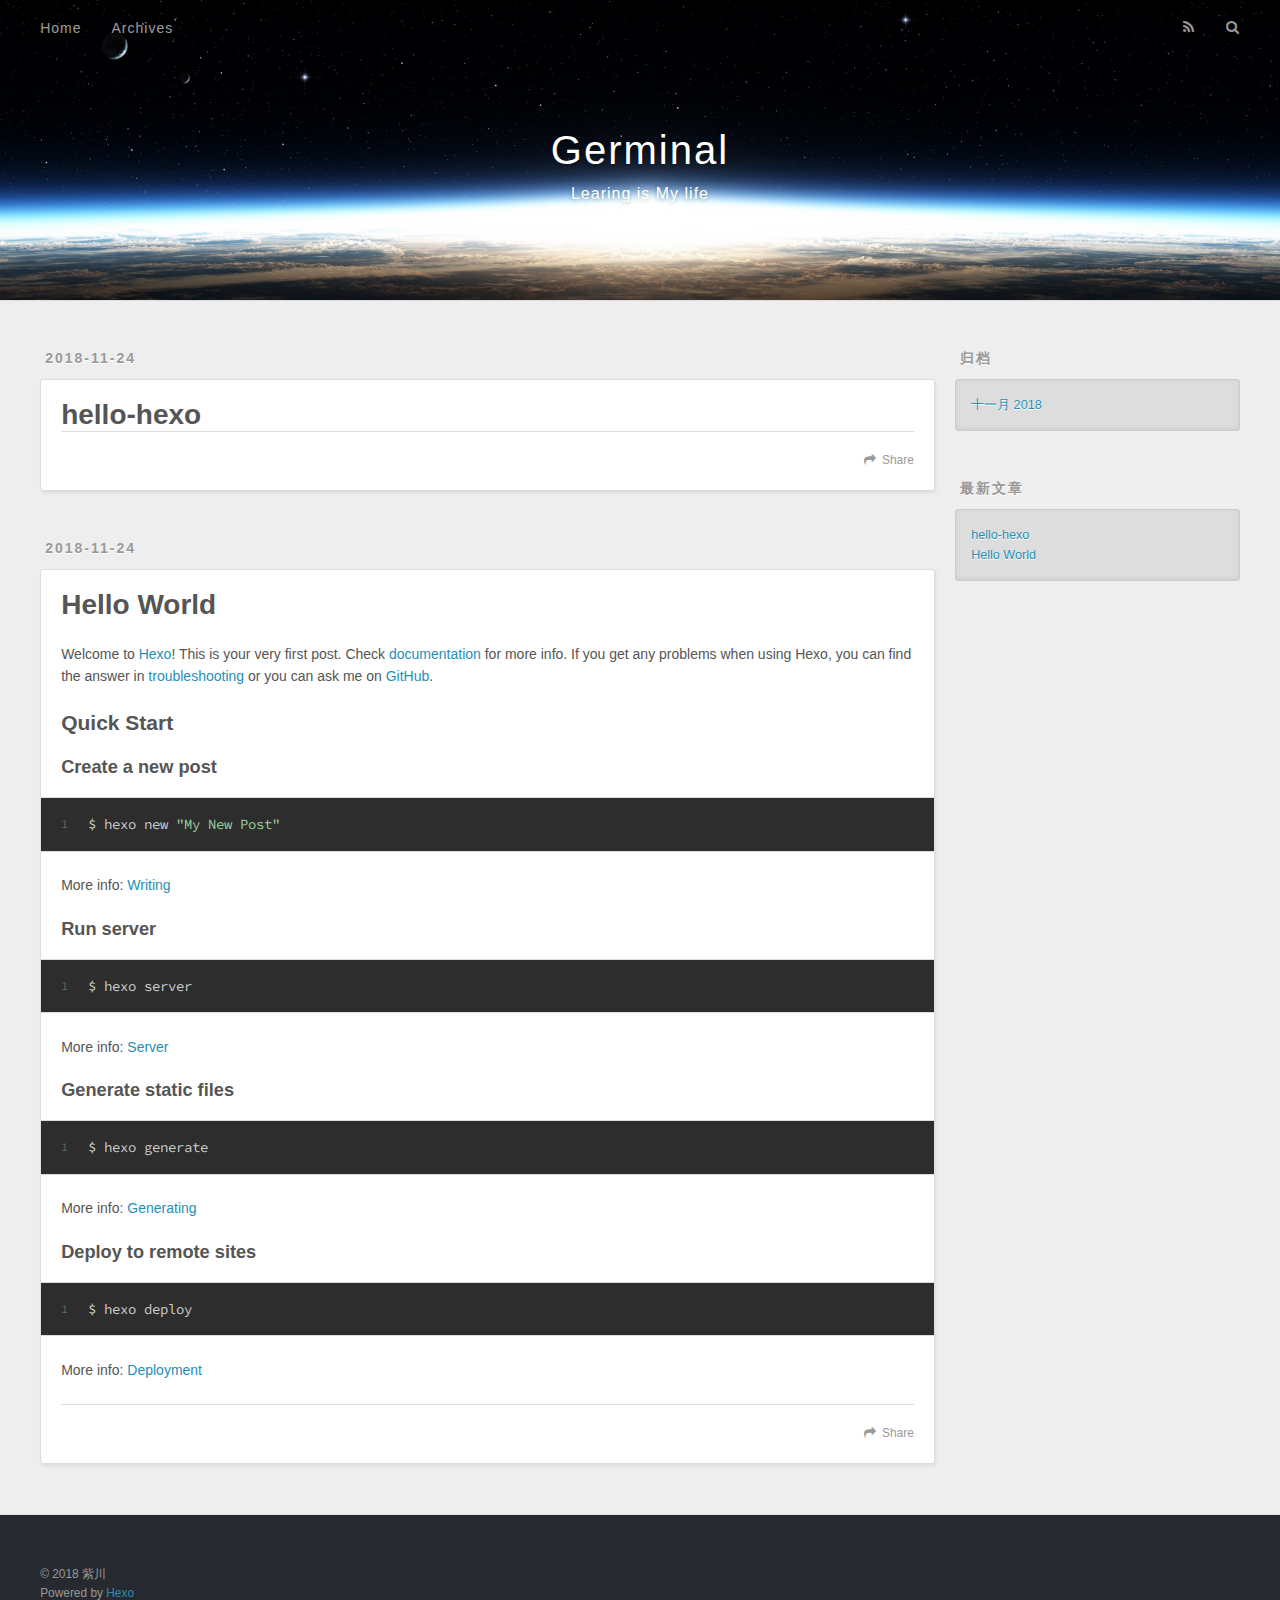
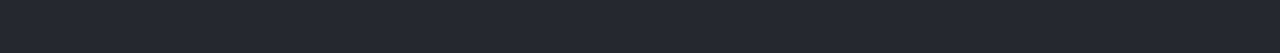
==== index.html @ 1cd0c5b7 "Site update at 2018-11-24 23:15:20" ====
<!DOCTYPE html>
<html>
<head><meta name="generator" content="Hexo 3.8.0">
  <meta charset="utf-8">
  

  
  <title>Germinal</title>
  <meta name="viewport" content="width=device-width, initial-scale=1, maximum-scale=1">
  <meta name="description" content="一个萌新的个人blog">
<meta property="og:type" content="website">
<meta property="og:title" content="Germinal">
<meta property="og:url" content="http://zxabition.github.io/index.html">
<meta property="og:site_name" content="Germinal">
<meta property="og:description" content="一个萌新的个人blog">
<meta property="og:locale" content="zh-CN">
<meta name="twitter:card" content="summary">
<meta name="twitter:title" content="Germinal">
<meta name="twitter:description" content="一个萌新的个人blog">
  
    <link rel="alternate" href="/atom.xml" title="Germinal" type="application/atom+xml">
  
  
    <link rel="icon" href="/favicon.png">
  
  
    <link href="//fonts.googleapis.com/css?family=Source+Code+Pro" rel="stylesheet" type="text/css">
  
  <link rel="stylesheet" href="/css/style.css">
</head>
</html>
<body>
  <div id="container">
    <div id="wrap">
      <header id="header">
  <div id="banner"></div>
  <div id="header-outer" class="outer">
    <div id="header-title" class="inner">
      <h1 id="logo-wrap">
        <a href="/" id="logo">Germinal</a>
      </h1>
      
        <h2 id="subtitle-wrap">
          <a href="/" id="subtitle">Learing is My life</a>
        </h2>
      
    </div>
    <div id="header-inner" class="inner">
      <nav id="main-nav">
        <a id="main-nav-toggle" class="nav-icon"></a>
        
          <a class="main-nav-link" href="/">Home</a>
        
          <a class="main-nav-link" href="/archives">Archives</a>
        
      </nav>
      <nav id="sub-nav">
        
          <a id="nav-rss-link" class="nav-icon" href="/atom.xml" title="RSS Feed"></a>
        
        <a id="nav-search-btn" class="nav-icon" title="搜索"></a>
      </nav>
      <div id="search-form-wrap">
        <form action="//google.com/search" method="get" accept-charset="UTF-8" class="search-form"><input type="search" name="q" class="search-form-input" placeholder="Search"><button type="submit" class="search-form-submit">&#xF002;</button><input type="hidden" name="sitesearch" value="http://zxabition.github.io"></form>
      </div>
    </div>
  </div>
</header>
      <div class="outer">
        <section id="main">
  
    <article id="post-hello-hexo" class="article article-type-post" itemscope="" itemprop="blogPost">
  <div class="article-meta">
    <a href="/2018/11/24/hello-hexo/" class="article-date">
  <time datetime="2018-11-24T15:00:28.000Z" itemprop="datePublished">2018-11-24</time>
</a>
    
  </div>
  <div class="article-inner">
    
    
      <header class="article-header">
        
  
    <h1 itemprop="name">
      <a class="article-title" href="/2018/11/24/hello-hexo/">hello-hexo</a>
    </h1>
  

      </header>
    
    <div class="article-entry" itemprop="articleBody">
      
        
      
    </div>
    <footer class="article-footer">
      <a data-url="http://zxabition.github.io/2018/11/24/hello-hexo/" data-id="cjovl1e9b00008kuki8qx0s1s" class="article-share-link">Share</a>
      
      
    </footer>
  </div>
  
</article>


  
    <article id="post-hello-world" class="article article-type-post" itemscope="" itemprop="blogPost">
  <div class="article-meta">
    <a href="/2018/11/24/hello-world/" class="article-date">
  <time datetime="2018-11-24T14:53:00.579Z" itemprop="datePublished">2018-11-24</time>
</a>
    
  </div>
  <div class="article-inner">
    
    
      <header class="article-header">
        
  
    <h1 itemprop="name">
      <a class="article-title" href="/2018/11/24/hello-world/">Hello World</a>
    </h1>
  

      </header>
    
    <div class="article-entry" itemprop="articleBody">
      
        <p>Welcome to <a href="https://hexo.io/" target="_blank" rel="noopener">Hexo</a>! This is your very first post. Check <a href="https://hexo.io/docs/" target="_blank" rel="noopener">documentation</a> for more info. If you get any problems when using Hexo, you can find the answer in <a href="https://hexo.io/docs/troubleshooting.html" target="_blank" rel="noopener">troubleshooting</a> or you can ask me on <a href="https://github.com/hexojs/hexo/issues" target="_blank" rel="noopener">GitHub</a>.</p>
<h2 id="Quick-Start"><a href="#Quick-Start" class="headerlink" title="Quick Start"></a>Quick Start</h2><h3 id="Create-a-new-post"><a href="#Create-a-new-post" class="headerlink" title="Create a new post"></a>Create a new post</h3><figure class="highlight bash"><table><tr><td class="gutter"><pre><span class="line">1</span><br></pre></td><td class="code"><pre><span class="line">$ hexo new <span class="string">"My New Post"</span></span><br></pre></td></tr></table></figure>
<p>More info: <a href="https://hexo.io/docs/writing.html" target="_blank" rel="noopener">Writing</a></p>
<h3 id="Run-server"><a href="#Run-server" class="headerlink" title="Run server"></a>Run server</h3><figure class="highlight bash"><table><tr><td class="gutter"><pre><span class="line">1</span><br></pre></td><td class="code"><pre><span class="line">$ hexo server</span><br></pre></td></tr></table></figure>
<p>More info: <a href="https://hexo.io/docs/server.html" target="_blank" rel="noopener">Server</a></p>
<h3 id="Generate-static-files"><a href="#Generate-static-files" class="headerlink" title="Generate static files"></a>Generate static files</h3><figure class="highlight bash"><table><tr><td class="gutter"><pre><span class="line">1</span><br></pre></td><td class="code"><pre><span class="line">$ hexo generate</span><br></pre></td></tr></table></figure>
<p>More info: <a href="https://hexo.io/docs/generating.html" target="_blank" rel="noopener">Generating</a></p>
<h3 id="Deploy-to-remote-sites"><a href="#Deploy-to-remote-sites" class="headerlink" title="Deploy to remote sites"></a>Deploy to remote sites</h3><figure class="highlight bash"><table><tr><td class="gutter"><pre><span class="line">1</span><br></pre></td><td class="code"><pre><span class="line">$ hexo deploy</span><br></pre></td></tr></table></figure>
<p>More info: <a href="https://hexo.io/docs/deployment.html" target="_blank" rel="noopener">Deployment</a></p>

      
    </div>
    <footer class="article-footer">
      <a data-url="http://zxabition.github.io/2018/11/24/hello-world/" data-id="cjovl1e9j00018kukf2fzdaqa" class="article-share-link">Share</a>
      
      
    </footer>
  </div>
  
</article>


  


</section>
        
          <aside id="sidebar">
  
    

  
    

  
    
  
    
  <div class="widget-wrap">
    <h3 class="widget-title">归档</h3>
    <div class="widget">
      <ul class="archive-list"><li class="archive-list-item"><a class="archive-list-link" href="/archives/2018/11/">十一月 2018</a></li></ul>
    </div>
  </div>


  
    
  <div class="widget-wrap">
    <h3 class="widget-title">最新文章</h3>
    <div class="widget">
      <ul>
        
          <li>
            <a href="/2018/11/24/hello-hexo/">hello-hexo</a>
          </li>
        
          <li>
            <a href="/2018/11/24/hello-world/">Hello World</a>
          </li>
        
      </ul>
    </div>
  </div>

  
</aside>
        
      </div>
      <footer id="footer">
  
  <div class="outer">
    <div id="footer-info" class="inner">
      &copy; 2018 紫川<br>
      Powered by <a href="http://hexo.io/" target="_blank">Hexo</a>
    </div>
  </div>
</footer>
    </div>
    <nav id="mobile-nav">
  
    <a href="/" class="mobile-nav-link">Home</a>
  
    <a href="/archives" class="mobile-nav-link">Archives</a>
  
</nav>
    

<script src="//ajax.googleapis.com/ajax/libs/jquery/2.0.3/jquery.min.js"></script>


  <link rel="stylesheet" href="/fancybox/jquery.fancybox.css">
  <script src="/fancybox/jquery.fancybox.pack.js"></script>


<script src="/js/script.js"></script>



  </div>
</body>
</html>
---- css/style.css ----
body {
  width: 100%;
}
body:before,
body:after {
  content: "";
  display: table;
}
body:after {
  clear: both;
}
html,
body,
div,
span,
applet,
object,
iframe,
h1,
h2,
h3,
h4,
h5,
h6,
p,
blockquote,
pre,
a,
abbr,
acronym,
address,
big,
cite,
code,
del,
dfn,
em,
img,
ins,
kbd,
q,
s,
samp,
small,
strike,
strong,
sub,
sup,
tt,
var,
dl,
dt,
dd,
ol,
ul,
li,
fieldset,
form,
label,
legend,
table,
caption,
tbody,
tfoot,
thead,
tr,
th,
td {
  margin: 0;
  padding: 0;
  border: 0;
  outline: 0;
  font-weight: inherit;
  font-style: inherit;
  font-family: inherit;
  font-size: 100%;
  vertical-align: baseline;
}
body {
  line-height: 1;
  color: #000;
  background: #fff;
}
ol,
ul {
  list-style: none;
}
table {
  border-collapse: separate;
  border-spacing: 0;
  vertical-align: middle;
}
caption,
th,
td {
  text-align: left;
  font-weight: normal;
  vertical-align: middle;
}
a img {
  border: none;
}
input,
button {
  margin: 0;
  padding: 0;
}
input::-moz-focus-inner,
button::-moz-focus-inner {
  border: 0;
  padding: 0;
}
@font-face {
  font-family: FontAwesome;
  font-style: normal;
  font-weight: normal;
  src: url("fonts/fontawesome-webfont.eot?v=#4.0.3");
  src: url("fonts/fontawesome-webfont.eot?#iefix&v=#4.0.3") format("embedded-opentype"), url("fonts/fontawesome-webfont.woff?v=#4.0.3") format("woff"), url("fonts/fontawesome-webfont.ttf?v=#4.0.3") format("truetype"), url("fonts/fontawesome-webfont.svg#fontawesomeregular?v=#4.0.3") format("svg");
}
html,
body,
#container {
  height: 100%;
}
body {
  background: #eee;
  font: 14px -apple-system, BlinkMacSystemFont, "Segoe UI", "Roboto", "Oxygen", "Ubuntu", "Cantarell", "Fira Sans", "Droid Sans", "Helvetica Neue", sans-serif;
  -webkit-text-size-adjust: 100%;
}
.outer {
  max-width: 1220px;
  margin: 0 auto;
  padding: 0 20px;
}
.outer:before,
.outer:after {
  content: "";
  display: table;
}
.outer:after {
  clear: both;
}
.inner {
  display: inline;
  float: left;
  width: 98.33333333333333%;
  margin: 0 0.833333333333333%;
}
.left,
.alignleft {
  float: left;
}
.right,
.alignright {
  float: right;
}
.clear {
  clear: both;
}
#container {
  position: relative;
}
.mobile-nav-on {
  overflow: hidden;
}
#wrap {
  height: 100%;
  width: 100%;
  position: absolute;
  top: 0;
  left: 0;
  -webkit-transition: 0.2s ease-out;
  -moz-transition: 0.2s ease-out;
  -ms-transition: 0.2s ease-out;
  transition: 0.2s ease-out;
  z-index: 1;
  background: #eee;
}
.mobile-nav-on #wrap {
  left: 280px;
}
@media screen and (min-width: 768px) {
  #main {
    display: inline;
    float: left;
    width: 73.33333333333333%;
    margin: 0 0.833333333333333%;
  }
}
.article-date,
.article-category-link,
.archive-year,
.widget-title {
  text-decoration: none;
  text-transform: uppercase;
  letter-spacing: 2px;
  color: #999;
  margin-bottom: 1em;
  margin-left: 5px;
  line-height: 1em;
  text-shadow: 0 1px #fff;
  font-weight: bold;
}
.article-inner,
.archive-article-inner {
  background: #fff;
  -webkit-box-shadow: 1px 2px 3px #ddd;
  box-shadow: 1px 2px 3px #ddd;
  border: 1px solid #ddd;
  border-radius: 3px;
}
.article-entry h1,
.widget h1 {
  font-size: 2em;
}
.article-entry h2,
.widget h2 {
  font-size: 1.5em;
}
.article-entry h3,
.widget h3 {
  font-size: 1.3em;
}
.article-entry h4,
.widget h4 {
  font-size: 1.2em;
}
.article-entry h5,
.widget h5 {
  font-size: 1em;
}
.article-entry h6,
.widget h6 {
  font-size: 1em;
  color: #999;
}
.article-entry hr,
.widget hr {
  border: 1px dashed #ddd;
}
.article-entry strong,
.widget strong {
  font-weight: bold;
}
.article-entry em,
.widget em,
.article-entry cite,
.widget cite {
  font-style: italic;
}
.article-entry sup,
.widget sup,
.article-entry sub,
.widget sub {
  font-size: 0.75em;
  line-height: 0;
  position: relative;
  vertical-align: baseline;
}
.article-entry sup,
.widget sup {
  top: -0.5em;
}
.article-entry sub,
.widget sub {
  bottom: -0.2em;
}
.article-entry small,
.widget small {
  font-size: 0.85em;
}
.article-entry acronym,
.widget acronym,
.article-entry abbr,
.widget abbr {
  border-bottom: 1px dotted;
}
.article-entry ul,
.widget ul,
.article-entry ol,
.widget ol,
.article-entry dl,
.widget dl {
  margin: 0 20px;
  line-height: 1.6em;
}
.article-entry ul ul,
.widget ul ul,
.article-entry ol ul,
.widget ol ul,
.article-entry ul ol,
.widget ul ol,
.article-entry ol ol,
.widget ol ol {
  margin-top: 0;
  margin-bottom: 0;
}
.article-entry ul,
.widget ul {
  list-style: disc;
}
.article-entry ol,
.widget ol {
  list-style: decimal;
}
.article-entry dt,
.widget dt {
  font-weight: bold;
}
#header {
  height: 300px;
  position: relative;
  border-bottom: 1px solid #ddd;
}
#header:before,
#header:after {
  content: "";
  position: absolute;
  left: 0;
  right: 0;
  height: 40px;
}
#header:before {
  top: 0;
  background: -webkit-linear-gradient(rgba(0,0,0,0.2), transparent);
  background: -moz-linear-gradient(rgba(0,0,0,0.2), transparent);
  background: -ms-linear-gradient(rgba(0,0,0,0.2), transparent);
  background: linear-gradient(rgba(0,0,0,0.2), transparent);
}
#header:after {
  bottom: 0;
  background: -webkit-linear-gradient(transparent, rgba(0,0,0,0.2));
  background: -moz-linear-gradient(transparent, rgba(0,0,0,0.2));
  background: -ms-linear-gradient(transparent, rgba(0,0,0,0.2));
  background: linear-gradient(transparent, rgba(0,0,0,0.2));
}
#header-outer {
  height: 100%;
  position: relative;
}
#header-inner {
  position: relative;
  overflow: hidden;
}
#banner {
  position: absolute;
  top: 0;
  left: 0;
  width: 100%;
  height: 100%;
  background: url("images/banner.jpg") center #000;
  -webkit-background-size: cover;
  -moz-background-size: cover;
  background-size: cover;
  z-index: -1;
}
#header-title {
  text-align: center;
  height: 40px;
  position: absolute;
  top: 50%;
  left: 0;
  margin-top: -20px;
}
#logo,
#subtitle {
  text-decoration: none;
  color: #fff;
  font-weight: 300;
  text-shadow: 0 1px 4px rgba(0,0,0,0.3);
}
#logo {
  font-size: 40px;
  line-height: 40px;
  letter-spacing: 2px;
}
#subtitle {
  font-size: 16px;
  line-height: 16px;
  letter-spacing: 1px;
}
#subtitle-wrap {
  margin-top: 16px;
}
#main-nav {
  float: left;
  margin-left: -15px;
}
.nav-icon,
.main-nav-link {
  float: left;
  color: #fff;
  opacity: 0.6;
  text-decoration: none;
  text-shadow: 0 1px rgba(0,0,0,0.2);
  -webkit-transition: opacity 0.2s;
  -moz-transition: opacity 0.2s;
  -ms-transition: opacity 0.2s;
  transition: opacity 0.2s;
  display: block;
  padding: 20px 15px;
}
.nav-icon:hover,
.main-nav-link:hover {
  opacity: 1;
}
.nav-icon {
  font-family: FontAwesome;
  text-align: center;
  font-size: 14px;
  width: 14px;
  height: 14px;
  padding: 20px 15px;
  position: relative;
  cursor: pointer;
}
.main-nav-link {
  font-weight: 300;
  letter-spacing: 1px;
}
@media screen and (max-width: 479px) {
  .main-nav-link {
    display: none;
  }
}
#main-nav-toggle {
  display: none;
}
#main-nav-toggle:before {
  content: "\f0c9";
}
@media screen and (max-width: 479px) {
  #main-nav-toggle {
    display: block;
  }
}
#sub-nav {
  float: right;
  margin-right: -15px;
}
#nav-rss-link:before {
  content: "\f09e";
}
#nav-search-btn:before {
  content: "\f002";
}
#search-form-wrap {
  position: absolute;
  top: 15px;
  width: 150px;
  height: 30px;
  right: -150px;
  opacity: 0;
  -webkit-transition: 0.2s ease-out;
  -moz-transition: 0.2s ease-out;
  -ms-transition: 0.2s ease-out;
  transition: 0.2s ease-out;
}
#search-form-wrap.on {
  opacity: 1;
  right: 0;
}
@media screen and (max-width: 479px) {
  #search-form-wrap {
    width: 100%;
    right: -100%;
  }
}
.search-form {
  position: absolute;
  top: 0;
  left: 0;
  right: 0;
  background: #fff;
  padding: 5px 15px;
  border-radius: 15px;
  -webkit-box-shadow: 0 0 10px rgba(0,0,0,0.3);
  box-shadow: 0 0 10px rgba(0,0,0,0.3);
}
.search-form-input {
  border: none;
  background: none;
  color: #555;
  width: 100%;
  font: 13px -apple-system, BlinkMacSystemFont, "Segoe UI", "Roboto", "Oxygen", "Ubuntu", "Cantarell", "Fira Sans", "Droid Sans", "Helvetica Neue", sans-serif;
  outline: none;
}
.search-form-input::-webkit-search-results-decoration,
.search-form-input::-webkit-search-cancel-button {
  -webkit-appearance: none;
}
.search-form-submit {
  position: absolute;
  top: 50%;
  right: 10px;
  margin-top: -7px;
  font: 13px FontAwesome;
  border: none;
  background: none;
  color: #bbb;
  cursor: pointer;
}
.search-form-submit:hover,
.search-form-submit:focus {
  color: #777;
}
.article {
  margin: 50px 0;
}
.article-inner {
  overflow: hidden;
}
.article-meta:before,
.article-meta:after {
  content: "";
  display: table;
}
.article-meta:after {
  clear: both;
}
.article-date {
  float: left;
}
.article-category {
  float: left;
  line-height: 1em;
  color: #ccc;
  text-shadow: 0 1px #fff;
  margin-left: 8px;
}
.article-category:before {
  content: "\2022";
}
.article-category-link {
  margin: 0 12px 1em;
}
.article-header {
  padding: 20px 20px 0;
}
.article-title {
  text-decoration: none;
  font-size: 2em;
  font-weight: bold;
  color: #555;
  line-height: 1.1em;
  -webkit-transition: color 0.2s;
  -moz-transition: color 0.2s;
  -ms-transition: color 0.2s;
  transition: color 0.2s;
}
a.article-title:hover {
  color: #258fb8;
}
.article-entry {
  color: #555;
  padding: 0 20px;
}
.article-entry:before,
.article-entry:after {
  content: "";
  display: table;
}
.article-entry:after {
  clear: both;
}
.article-entry p,
.article-entry table {
  line-height: 1.6em;
  margin: 1.6em 0;
}
.article-entry h1,
.article-entry h2,
.article-entry h3,
.article-entry h4,
.article-entry h5,
.article-entry h6 {
  font-weight: bold;
}
.article-entry h1,
.article-entry h2,
.article-entry h3,
.article-entry h4,
.article-entry h5,
.article-entry h6 {
  line-height: 1.1em;
  margin: 1.1em 0;
}
.article-entry a {
  color: #258fb8;
  text-decoration: none;
}
.article-entry a:hover {
  text-decoration: underline;
}
.article-entry ul,
.article-entry ol,
.article-entry dl {
  margin-top: 1.6em;
  margin-bottom: 1.6em;
}
.article-entry img,
.article-entry video {
  max-width: 100%;
  height: auto;
  display: block;
  margin: auto;
}
.article-entry iframe {
  border: none;
}
.article-entry table {
  width: 100%;
  border-collapse: collapse;
  border-spacing: 0;
}
.article-entry th {
  font-weight: bold;
  border-bottom: 3px solid #ddd;
  padding-bottom: 0.5em;
}
.article-entry td {
  border-bottom: 1px solid #ddd;
  padding: 10px 0;
}
.article-entry blockquote {
  font-family: Georgia, "Times New Roman", serif;
  font-size: 1.4em;
  margin: 1.6em 20px;
  text-align: center;
}
.article-entry blockquote footer {
  font-size: 14px;
  margin: 1.6em 0;
  font-family: -apple-system, BlinkMacSystemFont, "Segoe UI", "Roboto", "Oxygen", "Ubuntu", "Cantarell", "Fira Sans", "Droid Sans", "Helvetica Neue", sans-serif;
}
.article-entry blockquote footer cite:before {
  content: "—";
  padding: 0 0.5em;
}
.article-entry .pullquote {
  text-align: left;
  width: 45%;
  margin: 0;
}
.article-entry .pullquote.left {
  margin-left: 0.5em;
  margin-right: 1em;
}
.article-entry .pullquote.right {
  margin-right: 0.5em;
  margin-left: 1em;
}
.article-entry .caption {
  color: #999;
  display: block;
  font-size: 0.9em;
  margin-top: 0.5em;
  position: relative;
  text-align: center;
}
.article-entry .video-container {
  position: relative;
  padding-top: 56.25%;
  height: 0;
  overflow: hidden;
}
.article-entry .video-container iframe,
.article-entry .video-container object,
.article-entry .video-container embed {
  position: absolute;
  top: 0;
  left: 0;
  width: 100%;
  height: 100%;
  margin-top: 0;
}
.article-more-link a {
  display: inline-block;
  line-height: 1em;
  padding: 6px 15px;
  border-radius: 15px;
  background: #eee;
  color: #999;
  text-shadow: 0 1px #fff;
  text-decoration: none;
}
.article-more-link a:hover {
  background: #258fb8;
  color: #fff;
  text-decoration: none;
  text-shadow: 0 1px #1e7293;
}
.article-footer {
  font-size: 0.85em;
  line-height: 1.6em;
  border-top: 1px solid #ddd;
  padding-top: 1.6em;
  margin: 0 20px 20px;
}
.article-footer:before,
.article-footer:after {
  content: "";
  display: table;
}
.article-footer:after {
  clear: both;
}
.article-footer a {
  color: #999;
  text-decoration: none;
}
.article-footer a:hover {
  color: #555;
}
.article-tag-list-item {
  float: left;
  margin-right: 10px;
}
.article-tag-list-link:before {
  content: "#";
}
.article-comment-link {
  float: right;
}
.article-comment-link:before {
  content: "\f075";
  font-family: FontAwesome;
  padding-right: 8px;
}
.article-share-link {
  cursor: pointer;
  float: right;
  margin-left: 20px;
}
.article-share-link:before {
  content: "\f064";
  font-family: FontAwesome;
  padding-right: 6px;
}
#article-nav {
  position: relative;
}
#article-nav:before,
#article-nav:after {
  content: "";
  display: table;
}
#article-nav:after {
  clear: both;
}
@media screen and (min-width: 768px) {
  #article-nav {
    margin: 50px 0;
  }
  #article-nav:before {
    width: 8px;
    height: 8px;
    position: absolute;
    top: 50%;
    left: 50%;
    margin-top: -4px;
    margin-left: -4px;
    content: "";
    border-radius: 50%;
    background: #ddd;
    -webkit-box-shadow: 0 1px 2px #fff;
    box-shadow: 0 1px 2px #fff;
  }
}
.article-nav-link-wrap {
  text-decoration: none;
  text-shadow: 0 1px #fff;
  color: #999;
  -webkit-box-sizing: border-box;
  -moz-box-sizing: border-box;
  box-sizing: border-box;
  margin-top: 50px;
  text-align: center;
  display: block;
}
.article-nav-link-wrap:hover {
  color: #555;
}
@media screen and (min-width: 768px) {
  .article-nav-link-wrap {
    width: 50%;
    margin-top: 0;
  }
}
@media screen and (min-width: 768px) {
  #article-nav-newer {
    float: left;
    text-align: right;
    padding-right: 20px;
  }
}
@media screen and (min-width: 768px) {
  #article-nav-older {
    float: right;
    text-align: left;
    padding-left: 20px;
  }
}
.article-nav-caption {
  text-transform: uppercase;
  letter-spacing: 2px;
  color: #ddd;
  line-height: 1em;
  font-weight: bold;
}
#article-nav-newer .article-nav-caption {
  margin-right: -2px;
}
.article-nav-title {
  font-size: 0.85em;
  line-height: 1.6em;
  margin-top: 0.5em;
}
.article-share-box {
  position: absolute;
  display: none;
  background: #fff;
  -webkit-box-shadow: 1px 2px 10px rgba(0,0,0,0.2);
  box-shadow: 1px 2px 10px rgba(0,0,0,0.2);
  border-radius: 3px;
  margin-left: -145px;
  overflow: hidden;
  z-index: 1;
}
.article-share-box.on {
  display: block;
}
.article-share-input {
  width: 100%;
  background: none;
  -webkit-box-sizing: border-box;
  -moz-box-sizing: border-box;
  box-sizing: border-box;
  font: 14px -apple-system, BlinkMacSystemFont, "Segoe UI", "Roboto", "Oxygen", "Ubuntu", "Cantarell", "Fira Sans", "Droid Sans", "Helvetica Neue", sans-serif;
  padding: 0 15px;
  color: #555;
  outline: none;
  border: 1px solid #ddd;
  border-radius: 3px 3px 0 0;
  height: 36px;
  line-height: 36px;
}
.article-share-links {
  background: #eee;
}
.article-share-links:before,
.article-share-links:after {
  content: "";
  display: table;
}
.article-share-links:after {
  clear: both;
}
.article-share-twitter,
.article-share-facebook,
.article-share-pinterest,
.article-share-google {
  width: 50px;
  height: 36px;
  display: block;
  float: left;
  position: relative;
  color: #999;
  text-shadow: 0 1px #fff;
}
.article-share-twitter:before,
.article-share-facebook:before,
.article-share-pinterest:before,
.article-share-google:before {
  font-size: 20px;
  font-family: FontAwesome;
  width: 20px;
  height: 20px;
  position: absolute;
  top: 50%;
  left: 50%;
  margin-top: -10px;
  margin-left: -10px;
  text-align: center;
}
.article-share-twitter:hover,
.article-share-facebook:hover,
.article-share-pinterest:hover,
.article-share-google:hover {
  color: #fff;
}
.article-share-twitter:before {
  content: "\f099";
}
.article-share-twitter:hover {
  background: #00aced;
  text-shadow: 0 1px #008abe;
}
.article-share-facebook:before {
  content: "\f09a";
}
.article-share-facebook:hover {
  background: #3b5998;
  text-shadow: 0 1px #2f477a;
}
.article-share-pinterest:before {
  content: "\f0d2";
}
.article-share-pinterest:hover {
  background: #cb2027;
  text-shadow: 0 1px #a21a1f;
}
.article-share-google:before {
  content: "\f0d5";
}
.article-share-google:hover {
  background: #dd4b39;
  text-shadow: 0 1px #be3221;
}
.article-gallery {
  background: #000;
  position: relative;
}
.article-gallery-photos {
  position: relative;
  overflow: hidden;
}
.article-gallery-img {
  display: none;
  max-width: 100%;
}
.article-gallery-img:first-child {
  display: block;
}
.article-gallery-img.loaded {
  position: absolute;
  display: block;
}
.article-gallery-img img {
  display: block;
  max-width: 100%;
  margin: 0 auto;
}
#comments {
  background: #fff;
  -webkit-box-shadow: 1px 2px 3px #ddd;
  box-shadow: 1px 2px 3px #ddd;
  padding: 20px;
  border: 1px solid #ddd;
  border-radius: 3px;
  margin: 50px 0;
}
#comments a {
  color: #258fb8;
}
.archives-wrap {
  margin: 50px 0;
}
.archives:before,
.archives:after {
  content: "";
  display: table;
}
.archives:after {
  clear: both;
}
.archive-year-wrap {
  margin-bottom: 1em;
}
.archives {
  -webkit-column-gap: 10px;
  -moz-column-gap: 10px;
  column-gap: 10px;
}
@media screen and (min-width: 480px) and (max-width: 767px) {
  .archives {
    -webkit-column-count: 2;
    -moz-column-count: 2;
    column-count: 2;
  }
}
@media screen and (min-width: 768px) {
  .archives {
    -webkit-column-count: 3;
    -moz-column-count: 3;
    column-count: 3;
  }
}
.archive-article {
  -webkit-column-break-inside: avoid;
  page-break-inside: avoid;
  overflow: hidden;
  break-inside: avoid-column;
}
.archive-article-inner {
  padding: 10px;
  margin-bottom: 15px;
}
.archive-article-title {
  text-decoration: none;
  font-weight: bold;
  color: #555;
  -webkit-transition: color 0.2s;
  -moz-transition: color 0.2s;
  -ms-transition: color 0.2s;
  transition: color 0.2s;
  line-height: 1.6em;
}
.archive-article-title:hover {
  color: #258fb8;
}
.archive-article-footer {
  margin-top: 1em;
}
.archive-article-date {
  color: #999;
  text-decoration: none;
  font-size: 0.85em;
  line-height: 1em;
  margin-bottom: 0.5em;
  display: block;
}
#page-nav {
  margin: 50px auto;
  background: #fff;
  -webkit-box-shadow: 1px 2px 3px #ddd;
  box-shadow: 1px 2px 3px #ddd;
  border: 1px solid #ddd;
  border-radius: 3px;
  text-align: center;
  color: #999;
  overflow: hidden;
}
#page-nav:before,
#page-nav:after {
  content: "";
  display: table;
}
#page-nav:after {
  clear: both;
}
#page-nav a,
#page-nav span {
  padding: 10px 20px;
  line-height: 1;
  height: 2ex;
}
#page-nav a {
  color: #999;
  text-decoration: none;
}
#page-nav a:hover {
  background: #999;
  color: #fff;
}
#page-nav .prev {
  float: left;
}
#page-nav .next {
  float: right;
}
#page-nav .page-number {
  display: inline-block;
}
@media screen and (max-width: 479px) {
  #page-nav .page-number {
    display: none;
  }
}
#page-nav .current {
  color: #555;
  font-weight: bold;
}
#page-nav .space {
  color: #ddd;
}
#footer {
  background: #262a30;
  padding: 50px 0;
  border-top: 1px solid #ddd;
  color: #999;
}
#footer a {
  color: #258fb8;
  text-decoration: none;
}
#footer a:hover {
  text-decoration: underline;
}
#footer-info {
  line-height: 1.6em;
  font-size: 0.85em;
}
.article-entry pre,
.article-entry .highlight {
  background: #2d2d2d;
  margin: 0 -20px;
  padding: 15px 20px;
  border-style: solid;
  border-color: #ddd;
  border-width: 1px 0;
  overflow: auto;
  color: #ccc;
  line-height: 22.400000000000002px;
}
.article-entry .highlight .gutter pre,
.article-entry .gist .gist-file .gist-data .line-numbers {
  color: #666;
  font-size: 0.85em;
}
.article-entry pre,
.article-entry code {
  font-family: "Source Code Pro", Consolas, Monaco, Menlo, Consolas, monospace;
}
.article-entry code {
  background: #eee;
  text-shadow: 0 1px #fff;
  padding: 0 0.3em;
}
.article-entry pre code {
  background: none;
  text-shadow: none;
  padding: 0;
}
.article-entry .highlight pre {
  border: none;
  margin: 0;
  padding: 0;
}
.article-entry .highlight table {
  margin: 0;
  width: auto;
}
.article-entry .highlight td {
  border: none;
  padding: 0;
}
.article-entry .highlight figcaption {
  font-size: 0.85em;
  color: #999;
  line-height: 1em;
  margin-bottom: 1em;
}
.article-entry .highlight figcaption:before,
.article-entry .highlight figcaption:after {
  content: "";
  display: table;
}
.article-entry .highlight figcaption:after {
  clear: both;
}
.article-entry .highlight figcaption a {
  float: right;
}
.article-entry .highlight .gutter pre {
  text-align: right;
  padding-right: 20px;
}
.article-entry .highlight .line {
  height: 22.400000000000002px;
}
.article-entry .highlight .line.marked {
  background: #515151;
}
.article-entry .gist {
  margin: 0 -20px;
  border-style: solid;
  border-color: #ddd;
  border-width: 1px 0;
  background: #2d2d2d;
  padding: 15px 20px 15px 0;
}
.article-entry .gist .gist-file {
  border: none;
  font-family: "Source Code Pro", Consolas, Monaco, Menlo, Consolas, monospace;
  margin: 0;
}
.article-entry .gist .gist-file .gist-data {
  background: none;
  border: none;
}
.article-entry .gist .gist-file .gist-data .line-numbers {
  background: none;
  border: none;
  padding: 0 20px 0 0;
}
.article-entry .gist .gist-file .gist-data .line-data {
  padding: 0 !important;
}
.article-entry .gist .gist-file .highlight {
  margin: 0;
  padding: 0;
  border: none;
}
.article-entry .gist .gist-file .gist-meta {
  background: #2d2d2d;
  color: #999;
  font: 0.85em -apple-system, BlinkMacSystemFont, "Segoe UI", "Roboto", "Oxygen", "Ubuntu", "Cantarell", "Fira Sans", "Droid Sans", "Helvetica Neue", sans-serif;
  text-shadow: 0 0;
  padding: 0;
  margin-top: 1em;
  margin-left: 20px;
}
.article-entry .gist .gist-file .gist-meta a {
  color: #258fb8;
  font-weight: normal;
}
.article-entry .gist .gist-file .gist-meta a:hover {
  text-decoration: underline;
}
pre .comment,
pre .title {
  color: #999;
}
pre .variable,
pre .attribute,
pre .tag,
pre .regexp,
pre .ruby .constant,
pre .xml .tag .title,
pre .xml .pi,
pre .xml .doctype,
pre .html .doctype,
pre .css .id,
pre .css .class,
pre .css .pseudo {
  color: #f2777a;
}
pre .number,
pre .preprocessor,
pre .built_in,
pre .literal,
pre .params,
pre .constant {
  color: #f99157;
}
pre .class,
pre .ruby .class .title,
pre .css .rules .attribute {
  color: #9c9;
}
pre .string,
pre .value,
pre .inheritance,
pre .header,
pre .ruby .symbol,
pre .xml .cdata {
  color: #9c9;
}
pre .css .hexcolor {
  color: #6cc;
}
pre .function,
pre .python .decorator,
pre .python .title,
pre .ruby .function .title,
pre .ruby .title .keyword,
pre .perl .sub,
pre .javascript .title,
pre .coffeescript .title {
  color: #69c;
}
pre .keyword,
pre .javascript .function {
  color: #c9c;
}
@media screen and (max-width: 479px) {
  #mobile-nav {
    position: absolute;
    top: 0;
    left: 0;
    width: 280px;
    height: 100%;
    background: #191919;
    border-right: 1px solid #fff;
  }
}
@media screen and (max-width: 479px) {
  .mobile-nav-link {
    display: block;
    color: #999;
    text-decoration: none;
    padding: 15px 20px;
    font-weight: bold;
  }
  .mobile-nav-link:hover {
    color: #fff;
  }
}
@media screen and (min-width: 768px) {
  #sidebar {
    display: inline;
    float: left;
    width: 23.333333333333332%;
    margin: 0 0.833333333333333%;
  }
}
.widget-wrap {
  margin: 50px 0;
}
.widget {
  color: #777;
  text-shadow: 0 1px #fff;
  background: #ddd;
  -webkit-box-shadow: 0 -1px 4px #ccc inset;
  box-shadow: 0 -1px 4px #ccc inset;
  border: 1px solid #ccc;
  padding: 15px;
  border-radius: 3px;
}
.widget a {
  color: #258fb8;
  text-decoration: none;
}
.widget a:hover {
  text-decoration: underline;
}
.widget ul ul,
.widget ol ul,
.widget dl ul,
.widget ul ol,
.widget ol ol,
.widget dl ol,
.widget ul dl,
.widget ol dl,
.widget dl dl {
  margin-left: 15px;
  list-style: disc;
}
.widget {
  line-height: 1.6em;
  word-wrap: break-word;
  font-size: 0.9em;
}
.widget ul,
.widget ol {
  list-style: none;
  margin: 0;
}
.widget ul ul,
.widget ol ul,
.widget ul ol,
.widget ol ol {
  margin: 0 20px;
}
.widget ul ul,
.widget ol ul {
  list-style: disc;
}
.widget ul ol,
.widget ol ol {
  list-style: decimal;
}
.category-list-count,
.tag-list-count,
.archive-list-count {
  padding-left: 5px;
  color: #999;
  font-size: 0.85em;
}
.category-list-count:before,
.tag-list-count:before,
.archive-list-count:before {
  content: "(";
}
.category-list-count:after,
.tag-list-count:after,
.archive-list-count:after {
  content: ")";
}
.tagcloud a {
  margin-right: 5px;
  display: inline-block;
}
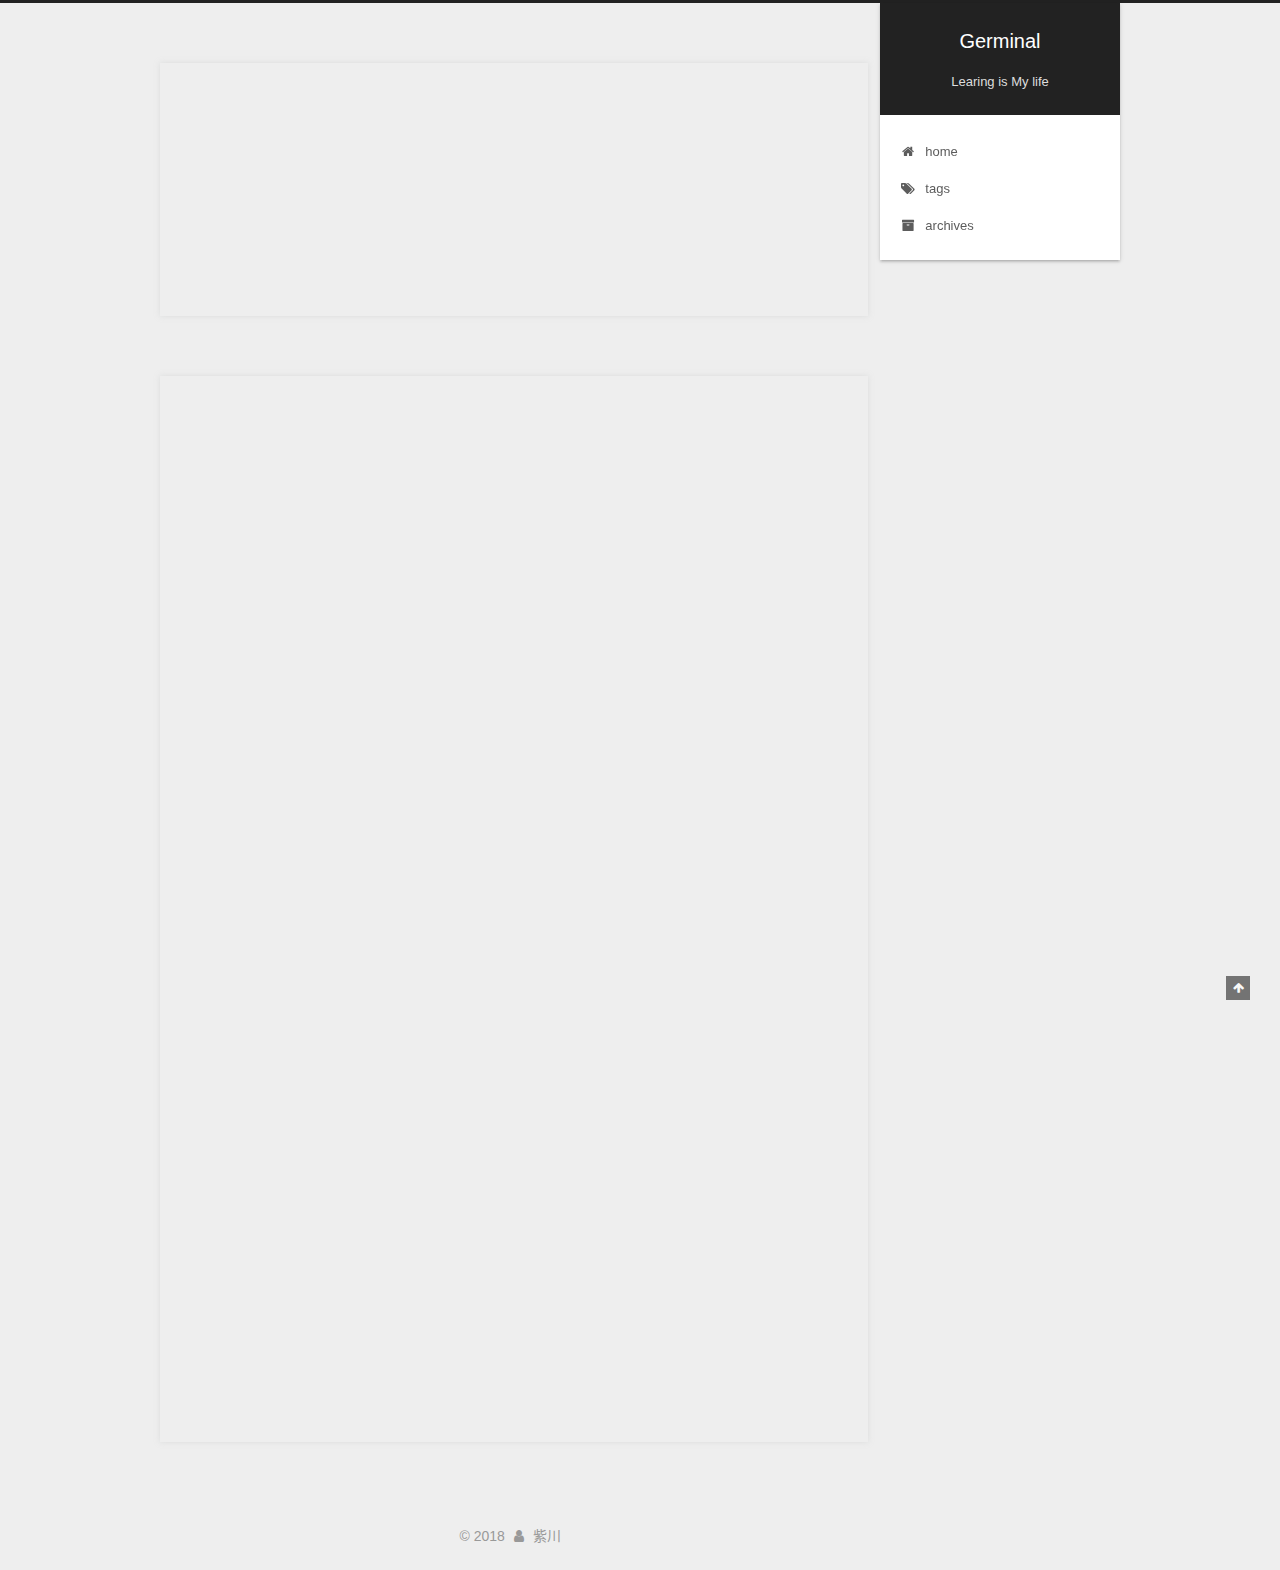
==== commit dce52a5d: "Site update at 2018-11-25 13:14:40" ====
--- a/index.html
+++ b/index.html
@@ -1,13 +1,92 @@
 <!DOCTYPE html>
-<html>
+
+
+
+  
+
+
+<html class="theme-next gemini use-motion" lang="zh-CN">
 <head><meta name="generator" content="Hexo 3.8.0">
-  <meta charset="utf-8">
-  
-
-  
-  <title>Germinal</title>
-  <meta name="viewport" content="width=device-width, initial-scale=1, maximum-scale=1">
-  <meta name="description" content="一个萌新的个人blog">
+  <meta charset="UTF-8">
+<meta http-equiv="X-UA-Compatible" content="IE=edge">
+<meta name="viewport" content="width=device-width, initial-scale=1, maximum-scale=1">
+<meta name="theme-color" content="#222">
+
+
+
+  
+  
+    
+    
+  <script src="/lib/pace/pace.min.js?v=1.0.2"></script>
+  <link href="/lib/pace/pace-theme-minimal.min.css?v=1.0.2" rel="stylesheet">
+
+
+
+
+
+
+
+<meta http-equiv="Cache-Control" content="no-transform">
+<meta http-equiv="Cache-Control" content="no-siteapp">
+
+
+
+
+
+
+
+
+
+
+
+
+
+
+
+
+  
+  
+  <link href="/lib/fancybox/source/jquery.fancybox.css?v=2.1.5" rel="stylesheet" type="text/css">
+
+
+
+
+
+
+
+<link href="/lib/font-awesome/css/font-awesome.min.css?v=4.6.2" rel="stylesheet" type="text/css">
+
+<link href="/css/main.css?v=5.1.4" rel="stylesheet" type="text/css">
+
+
+  <link rel="apple-touch-icon" sizes="180x180" href="/images/apple-touch-icon-next.png?v=5.1.4">
+
+
+  <link rel="icon" type="image/png" sizes="32x32" href="/images/favicon-32x32-next.png?v=5.1.4">
+
+
+  <link rel="icon" type="image/png" sizes="16x16" href="/images/favicon-16x16-next.png?v=5.1.4">
+
+
+  <link rel="mask-icon" href="/images/logo.svg?v=5.1.4" color="#222">
+
+
+
+
+
+  <meta name="keywords" content="Hexo, NexT">
+
+
+
+
+
+
+
+
+
+
+<meta name="description" content="一个萌新的个人blog">
 <meta property="og:type" content="website">
 <meta property="og:title" content="Germinal">
 <meta property="og:url" content="http://zxabition.github.io/index.html">
@@ -17,117 +96,354 @@
 <meta name="twitter:card" content="summary">
 <meta name="twitter:title" content="Germinal">
 <meta name="twitter:description" content="一个萌新的个人blog">
-  
-    <link rel="alternate" href="/atom.xml" title="Germinal" type="application/atom+xml">
-  
-  
-    <link rel="icon" href="/favicon.png">
-  
-  
-    <link href="//fonts.googleapis.com/css?family=Source+Code+Pro" rel="stylesheet" type="text/css">
-  
-  <link rel="stylesheet" href="/css/style.css">
+
+
+
+<script type="text/javascript" id="hexo.configurations">
+  var NexT = window.NexT || {};
+  var CONFIG = {
+    root: '/',
+    scheme: 'Gemini',
+    version: '5.1.4',
+    sidebar: {"position":"right","display":"post","offset":12,"b2t":false,"scrollpercent":false,"onmobile":false},
+    fancybox: true,
+    tabs: true,
+    motion: {"enable":true,"async":false,"transition":{"post_block":"fadeIn","post_header":"slideDownIn","post_body":"slideDownIn","coll_header":"slideLeftIn","sidebar":"slideUpIn"}},
+    duoshuo: {
+      userId: '0',
+      author: 'author'
+    },
+    algolia: {
+      applicationID: '',
+      apiKey: '',
+      indexName: '',
+      hits: {"per_page":10},
+      labels: {"input_placeholder":"Search for Posts","hits_empty":"We didn't find any results for the search: ${query}","hits_stats":"${hits} results found in ${time} ms"}
+    }
+  };
+</script>
+
+
+
+  <link rel="canonical" href="http://zxabition.github.io/">
+
+
+
+
+
+  <title>Germinal</title>
+  
+
+
+
+
+
+
+
+
 </head>
-</html>
-<body>
-  <div id="container">
-    <div id="wrap">
-      <header id="header">
-  <div id="banner"></div>
-  <div id="header-outer" class="outer">
-    <div id="header-title" class="inner">
-      <h1 id="logo-wrap">
-        <a href="/" id="logo">Germinal</a>
-      </h1>
-      
-        <h2 id="subtitle-wrap">
-          <a href="/" id="subtitle">Learing is My life</a>
-        </h2>
-      
+
+<body itemscope="" itemtype="http://schema.org/WebPage" lang="zh-CN">
+
+  
+  
+    
+  
+
+  <div class="container sidebar-position-right 
+  page-home">
+    <div class="headband"></div>
+
+    <header id="header" class="header" itemscope="" itemtype="http://schema.org/WPHeader">
+      <div class="header-inner"><div class="site-brand-wrapper">
+  <div class="site-meta ">
+    
+
+    <div class="custom-logo-site-title">
+      <a href="/" class="brand" rel="start">
+        <span class="logo-line-before"><i></i></span>
+        <span class="site-title">Germinal</span>
+        <span class="logo-line-after"><i></i></span>
+      </a>
     </div>
-    <div id="header-inner" class="inner">
-      <nav id="main-nav">
-        <a id="main-nav-toggle" class="nav-icon"></a>
-        
-          <a class="main-nav-link" href="/">Home</a>
-        
-          <a class="main-nav-link" href="/archives">Archives</a>
-        
-      </nav>
-      <nav id="sub-nav">
-        
-          <a id="nav-rss-link" class="nav-icon" href="/atom.xml" title="RSS Feed"></a>
-        
-        <a id="nav-search-btn" class="nav-icon" title="搜索"></a>
-      </nav>
-      <div id="search-form-wrap">
-        <form action="//google.com/search" method="get" accept-charset="UTF-8" class="search-form"><input type="search" name="q" class="search-form-input" placeholder="Search"><button type="submit" class="search-form-submit">&#xF002;</button><input type="hidden" name="sitesearch" value="http://zxabition.github.io"></form>
-      </div>
+      
+        <p class="site-subtitle">Learing is My life</p>
+      
+  </div>
+
+  <div class="site-nav-toggle">
+    <button>
+      <span class="btn-bar"></span>
+      <span class="btn-bar"></span>
+      <span class="btn-bar"></span>
+    </button>
+  </div>
+</div>
+
+<nav class="site-nav">
+  
+
+  
+    <ul id="menu" class="menu">
+      
+        
+        <li class="menu-item menu-item-home">
+          <a href="/" rel="section">
+            
+              <i class="menu-item-icon fa fa-fw fa-home"></i> <br>
+            
+            home
+          </a>
+        </li>
+      
+        
+        <li class="menu-item menu-item-tags">
+          <a href="/tags/" rel="section">
+            
+              <i class="menu-item-icon fa fa-fw fa-tags"></i> <br>
+            
+            tags
+          </a>
+        </li>
+      
+        
+        <li class="menu-item menu-item-archives">
+          <a href="/archives/" rel="section">
+            
+              <i class="menu-item-icon fa fa-fw fa-archive"></i> <br>
+            
+            archives
+          </a>
+        </li>
+      
+
+      
+    </ul>
+  
+
+  
+</nav>
+
+
+
+ </div>
+    </header>
+
+    <main id="main" class="main">
+      <div class="main-inner">
+        <div class="content-wrap">
+          <div id="content" class="content">
+            
+  <section id="posts" class="posts-expand">
+    
+      
+
+  
+
+  
+  
+  
+
+  <article class="post post-type-normal" itemscope="" itemtype="http://schema.org/Article">
+  
+  
+  
+  <div class="post-block">
+    <link itemprop="mainEntityOfPage" href="http://zxabition.github.io/2018/11/24/hello-hexo/">
+
+    <span hidden itemprop="author" itemscope="" itemtype="http://schema.org/Person">
+      <meta itemprop="name" content="紫川">
+      <meta itemprop="description" content="">
+      <meta itemprop="image" content="/images/Mashiro.jpg">
+    </span>
+
+    <span hidden itemprop="publisher" itemscope="" itemtype="http://schema.org/Organization">
+      <meta itemprop="name" content="Germinal">
+    </span>
+
+    
+      <header class="post-header">
+
+        
+        
+          <h1 class="post-title" itemprop="name headline">
+                
+                <a class="post-title-link" href="/2018/11/24/hello-hexo/" itemprop="url">hello-hexo</a></h1>
+        
+
+        <div class="post-meta">
+          <span class="post-time">
+            
+              <span class="post-meta-item-icon">
+                <i class="fa fa-calendar-o"></i>
+              </span>
+              
+                <span class="post-meta-item-text">post.posted</span>
+              
+              <time title="post.created" itemprop="dateCreated datePublished" datetime="2018-11-24T23:00:28+08:00">
+                2018-11-24
+              </time>
+            
+
+            
+
+            
+          </span>
+
+          
+
+          
+            
+          
+
+          
+          
+
+          
+
+          
+
+          
+
+        </div>
+      </header>
+    
+
+    
+    
+    
+    <div class="post-body" itemprop="articleBody">
+
+      
+      
+
+      
+        
+          
+            
+          
+        
+      
     </div>
-  </div>
-</header>
-      <div class="outer">
-        <section id="main">
-  
-    <article id="post-hello-hexo" class="article article-type-post" itemscope="" itemprop="blogPost">
-  <div class="article-meta">
-    <a href="/2018/11/24/hello-hexo/" class="article-date">
-  <time datetime="2018-11-24T15:00:28.000Z" itemprop="datePublished">2018-11-24</time>
-</a>
-    
-  </div>
-  <div class="article-inner">
-    
-    
-      <header class="article-header">
-        
-  
-    <h1 itemprop="name">
-      <a class="article-title" href="/2018/11/24/hello-hexo/">hello-hexo</a>
-    </h1>
-  
-
-      </header>
-    
-    <div class="article-entry" itemprop="articleBody">
-      
-        
+    
+    
+    
+
+    
+
+    <div>
       
     </div>
-    <footer class="article-footer">
-      <a data-url="http://zxabition.github.io/2018/11/24/hello-hexo/" data-id="cjovl1e9b00008kuki8qx0s1s" class="article-share-link">Share</a>
-      
+
+    
+
+    
+
+    <footer class="post-footer">
+      
+
+      
+
+      
+
+      
+      
+        <div class="post-eof"></div>
       
     </footer>
   </div>
   
-</article>
-
-
-  
-    <article id="post-hello-world" class="article article-type-post" itemscope="" itemprop="blogPost">
-  <div class="article-meta">
-    <a href="/2018/11/24/hello-world/" class="article-date">
-  <time datetime="2018-11-24T14:53:00.579Z" itemprop="datePublished">2018-11-24</time>
-</a>
-    
-  </div>
-  <div class="article-inner">
-    
-    
-      <header class="article-header">
-        
-  
-    <h1 itemprop="name">
-      <a class="article-title" href="/2018/11/24/hello-world/">Hello World</a>
-    </h1>
-  
-
+  
+  
+  </article>
+
+
+    
+      
+
+  
+
+  
+  
+  
+
+  <article class="post post-type-normal" itemscope="" itemtype="http://schema.org/Article">
+  
+  
+  
+  <div class="post-block">
+    <link itemprop="mainEntityOfPage" href="http://zxabition.github.io/2018/11/24/hello-world/">
+
+    <span hidden itemprop="author" itemscope="" itemtype="http://schema.org/Person">
+      <meta itemprop="name" content="紫川">
+      <meta itemprop="description" content="">
+      <meta itemprop="image" content="/images/Mashiro.jpg">
+    </span>
+
+    <span hidden itemprop="publisher" itemscope="" itemtype="http://schema.org/Organization">
+      <meta itemprop="name" content="Germinal">
+    </span>
+
+    
+      <header class="post-header">
+
+        
+        
+          <h1 class="post-title" itemprop="name headline">
+                
+                <a class="post-title-link" href="/2018/11/24/hello-world/" itemprop="url">Hello World</a></h1>
+        
+
+        <div class="post-meta">
+          <span class="post-time">
+            
+              <span class="post-meta-item-icon">
+                <i class="fa fa-calendar-o"></i>
+              </span>
+              
+                <span class="post-meta-item-text">post.posted</span>
+              
+              <time title="post.created" itemprop="dateCreated datePublished" datetime="2018-11-24T22:53:00+08:00">
+                2018-11-24
+              </time>
+            
+
+            
+
+            
+          </span>
+
+          
+
+          
+            
+          
+
+          
+          
+
+          
+
+          
+
+          
+
+        </div>
       </header>
     
-    <div class="article-entry" itemprop="articleBody">
-      
-        <p>Welcome to <a href="https://hexo.io/" target="_blank" rel="noopener">Hexo</a>! This is your very first post. Check <a href="https://hexo.io/docs/" target="_blank" rel="noopener">documentation</a> for more info. If you get any problems when using Hexo, you can find the answer in <a href="https://hexo.io/docs/troubleshooting.html" target="_blank" rel="noopener">troubleshooting</a> or you can ask me on <a href="https://github.com/hexojs/hexo/issues" target="_blank" rel="noopener">GitHub</a>.</p>
+
+    
+    
+    
+    <div class="post-body" itemprop="articleBody">
+
+      
+      
+
+      
+        
+          
+            <p>Welcome to <a href="https://hexo.io/" target="_blank" rel="noopener">Hexo</a>! This is your very first post. Check <a href="https://hexo.io/docs/" target="_blank" rel="noopener">documentation</a> for more info. If you get any problems when using Hexo, you can find the answer in <a href="https://hexo.io/docs/troubleshooting.html" target="_blank" rel="noopener">troubleshooting</a> or you can ask me on <a href="https://github.com/hexojs/hexo/issues" target="_blank" rel="noopener">GitHub</a>.</p>
 <h2 id="Quick-Start"><a href="#Quick-Start" class="headerlink" title="Quick Start"></a>Quick Start</h2><h3 id="Create-a-new-post"><a href="#Create-a-new-post" class="headerlink" title="Create a new post"></a>Create a new post</h3><figure class="highlight bash"><table><tr><td class="gutter"><pre><span class="line">1</span><br></pre></td><td class="code"><pre><span class="line">$ hexo new <span class="string">"My New Post"</span></span><br></pre></td></tr></table></figure>
 <p>More info: <a href="https://hexo.io/docs/writing.html" target="_blank" rel="noopener">Writing</a></p>
 <h3 id="Run-server"><a href="#Run-server" class="headerlink" title="Run server"></a>Run server</h3><figure class="highlight bash"><table><tr><td class="gutter"><pre><span class="line">1</span><br></pre></td><td class="code"><pre><span class="line">$ hexo server</span><br></pre></td></tr></table></figure>
@@ -137,95 +453,309 @@
 <h3 id="Deploy-to-remote-sites"><a href="#Deploy-to-remote-sites" class="headerlink" title="Deploy to remote sites"></a>Deploy to remote sites</h3><figure class="highlight bash"><table><tr><td class="gutter"><pre><span class="line">1</span><br></pre></td><td class="code"><pre><span class="line">$ hexo deploy</span><br></pre></td></tr></table></figure>
 <p>More info: <a href="https://hexo.io/docs/deployment.html" target="_blank" rel="noopener">Deployment</a></p>
 
+          
+        
       
     </div>
-    <footer class="article-footer">
-      <a data-url="http://zxabition.github.io/2018/11/24/hello-world/" data-id="cjovl1e9j00018kukf2fzdaqa" class="article-share-link">Share</a>
-      
+    
+    
+    
+
+    
+
+    <div>
+      
+    </div>
+
+    
+
+    
+
+    <footer class="post-footer">
+      
+
+      
+
+      
+
+      
+      
+        <div class="post-eof"></div>
       
     </footer>
   </div>
   
-</article>
-
-
-  
-
-
-</section>
-        
-          <aside id="sidebar">
-  
-    
-
-  
-    
-
-  
-    
-  
-    
-  <div class="widget-wrap">
-    <h3 class="widget-title">归档</h3>
-    <div class="widget">
-      <ul class="archive-list"><li class="archive-list-item"><a class="archive-list-link" href="/archives/2018/11/">十一月 2018</a></li></ul>
+  
+  
+  </article>
+
+
+    
+  </section>
+
+  
+
+
+          </div>
+          
+
+
+          
+
+        </div>
+        
+          
+  
+  <div class="sidebar-toggle">
+    <div class="sidebar-toggle-line-wrap">
+      <span class="sidebar-toggle-line sidebar-toggle-line-first"></span>
+      <span class="sidebar-toggle-line sidebar-toggle-line-middle"></span>
+      <span class="sidebar-toggle-line sidebar-toggle-line-last"></span>
     </div>
   </div>
 
-
-  
-    
-  <div class="widget-wrap">
-    <h3 class="widget-title">最新文章</h3>
-    <div class="widget">
-      <ul>
-        
-          <li>
-            <a href="/2018/11/24/hello-hexo/">hello-hexo</a>
-          </li>
-        
-          <li>
-            <a href="/2018/11/24/hello-world/">Hello World</a>
-          </li>
-        
-      </ul>
+  <aside id="sidebar" class="sidebar">
+    
+    <div class="sidebar-inner">
+
+      
+
+      
+
+      <section class="site-overview-wrap sidebar-panel sidebar-panel-active">
+        <div class="site-overview">
+          <div class="site-author motion-element" itemprop="author" itemscope="" itemtype="http://schema.org/Person">
+            
+              <img class="site-author-image" itemprop="image" src="/images/Mashiro.jpg" alt="紫川">
+            
+              <p class="site-author-name" itemprop="name">紫川</p>
+              <p class="site-description motion-element" itemprop="description">一个萌新的个人blog</p>
+          </div>
+
+          <nav class="site-state motion-element">
+
+            
+              <div class="site-state-item site-state-posts">
+              
+                <a href="/archives/">
+              
+                  <span class="site-state-item-count">2</span>
+                  <span class="site-state-item-name">state.posts</span>
+                </a>
+              </div>
+            
+
+            
+
+            
+
+          </nav>
+
+          
+
+          
+
+          
+          
+
+          
+          
+
+          
+
+        </div>
+      </section>
+
+      
+
+      
+
     </div>
+  </aside>
+
+
+        
+      </div>
+    </main>
+
+    <footer id="footer" class="footer">
+      <div class="footer-inner">
+        <div class="copyright">&copy; <span itemprop="copyrightYear">2018</span>
+  <span class="with-love">
+    <i class="fa fa-user"></i>
+  </span>
+  <span class="author" itemprop="copyrightHolder">紫川</span>
+
+  
+</div>
+
+
+
+
+        
+
+
+
+
+
+
+
+        
+      </div>
+    </footer>
+
+    
+      <div class="back-to-top">
+        <i class="fa fa-arrow-up"></i>
+        
+      </div>
+    
+
+    
+
   </div>
 
   
-</aside>
-        
-      </div>
-      <footer id="footer">
-  
-  <div class="outer">
-    <div id="footer-info" class="inner">
-      &copy; 2018 紫川<br>
-      Powered by <a href="http://hexo.io/" target="_blank">Hexo</a>
-    </div>
-  </div>
-</footer>
-    </div>
-    <nav id="mobile-nav">
-  
-    <a href="/" class="mobile-nav-link">Home</a>
-  
-    <a href="/archives" class="mobile-nav-link">Archives</a>
-  
-</nav>
-    
-
-<script src="//ajax.googleapis.com/ajax/libs/jquery/2.0.3/jquery.min.js"></script>
-
-
-  <link rel="stylesheet" href="/fancybox/jquery.fancybox.css">
-  <script src="/fancybox/jquery.fancybox.pack.js"></script>
-
-
-<script src="/js/script.js"></script>
-
-
-
-  </div>
+
+<script type="text/javascript">
+  if (Object.prototype.toString.call(window.Promise) !== '[object Function]') {
+    window.Promise = null;
+  }
+</script>
+
+
+
+
+
+
+
+
+
+  
+
+
+
+
+
+
+
+
+
+
+
+
+  
+  
+    <script type="text/javascript" src="/lib/jquery/index.js?v=2.1.3"></script>
+  
+
+  
+  
+    <script type="text/javascript" src="/lib/fastclick/lib/fastclick.min.js?v=1.0.6"></script>
+  
+
+  
+  
+    <script type="text/javascript" src="/lib/jquery_lazyload/jquery.lazyload.js?v=1.9.7"></script>
+  
+
+  
+  
+    <script type="text/javascript" src="/lib/velocity/velocity.min.js?v=1.2.1"></script>
+  
+
+  
+  
+    <script type="text/javascript" src="/lib/velocity/velocity.ui.min.js?v=1.2.1"></script>
+  
+
+  
+  
+    <script type="text/javascript" src="/lib/fancybox/source/jquery.fancybox.pack.js?v=2.1.5"></script>
+  
+
+
+  
+
+
+  <script type="text/javascript" src="/js/src/utils.js?v=5.1.4"></script>
+
+  <script type="text/javascript" src="/js/src/motion.js?v=5.1.4"></script>
+
+
+
+  
+  
+
+
+  <script type="text/javascript" src="/js/src/affix.js?v=5.1.4"></script>
+
+  <script type="text/javascript" src="/js/src/schemes/pisces.js?v=5.1.4"></script>
+
+
+
+  
+
+  
+
+
+  <script type="text/javascript" src="/js/src/bootstrap.js?v=5.1.4"></script>
+
+
+
+  
+
+
+  
+
+
+
+
+	
+
+
+
+
+
+  
+
+
+
+
+
+  
+
+
+
+
+
+
+
+
+
+
+
+
+  
+
+
+
+
+
+  
+
+  
+
+  
+
+  
+  
+
+  
+
+  
+
+  
+
 </body>
-</html>+</html>
--- a/css/main.css
+++ b/css/main.css
@@ -0,0 +1,3261 @@
+/* normalize.css v3.0.2 | MIT License | git.io/normalize */
+html {
+  font-family: sans-serif; /* 1 */
+  -ms-text-size-adjust: 100%; /* 2 */
+  -webkit-text-size-adjust: 100%; /* 2 */
+}
+body {
+  margin: 0;
+}
+article,
+aside,
+details,
+figcaption,
+figure,
+footer,
+header,
+hgroup,
+main,
+menu,
+nav,
+section,
+summary {
+  display: block;
+}
+audio,
+canvas,
+progress,
+video {
+  display: inline-block; /* 1 */
+  vertical-align: baseline; /* 2 */
+}
+audio:not([controls]) {
+  display: none;
+  height: 0;
+}
+[hidden],
+template {
+  display: none;
+}
+a {
+  background-color: transparent;
+}
+a:active,
+a:hover {
+  outline: 0;
+}
+abbr[title] {
+  border-bottom: 1px dotted;
+}
+b,
+strong {
+  font-weight: bold;
+}
+dfn {
+  font-style: italic;
+}
+h1 {
+  font-size: 2em;
+  margin: 0.67em 0;
+}
+mark {
+  background: #ff0;
+  color: #000;
+}
+small {
+  font-size: 80%;
+}
+sub,
+sup {
+  font-size: 75%;
+  line-height: 0;
+  position: relative;
+  vertical-align: baseline;
+}
+sup {
+  top: -0.5em;
+}
+sub {
+  bottom: -0.25em;
+}
+img {
+  border: 0;
+}
+svg:not(:root) {
+  overflow: hidden;
+}
+figure {
+  margin: 1em 40px;
+}
+hr {
+  -moz-box-sizing: content-box;
+  box-sizing: content-box;
+  height: 0;
+}
+pre {
+  overflow: auto;
+}
+code,
+kbd,
+pre,
+samp {
+  font-family: monospace, monospace;
+  font-size: 1em;
+}
+button,
+input,
+optgroup,
+select,
+textarea {
+  color: inherit; /* 1 */
+  font: inherit; /* 2 */
+  margin: 0; /* 3 */
+}
+button {
+  overflow: visible;
+}
+button,
+select {
+  text-transform: none;
+}
+button,
+html input[type="button"],
+input[type="reset"],
+input[type="submit"] {
+  -webkit-appearance: button; /* 2 */
+  cursor: pointer; /* 3 */
+}
+button[disabled],
+html input[disabled] {
+  cursor: default;
+}
+button::-moz-focus-inner,
+input::-moz-focus-inner {
+  border: 0;
+  padding: 0;
+}
+input {
+  line-height: normal;
+}
+input[type="checkbox"],
+input[type="radio"] {
+  box-sizing: border-box; /* 1 */
+  padding: 0; /* 2 */
+}
+input[type="number"]::-webkit-inner-spin-button,
+input[type="number"]::-webkit-outer-spin-button {
+  height: auto;
+}
+input[type="search"] {
+  -webkit-appearance: textfield; /* 1 */
+  -moz-box-sizing: content-box;
+  -webkit-box-sizing: content-box; /* 2 */
+  box-sizing: content-box;
+}
+input[type="search"]::-webkit-search-cancel-button,
+input[type="search"]::-webkit-search-decoration {
+  -webkit-appearance: none;
+}
+fieldset {
+  border: 1px solid #c0c0c0;
+  margin: 0 2px;
+  padding: 0.35em 0.625em 0.75em;
+}
+legend {
+  border: 0; /* 1 */
+  padding: 0; /* 2 */
+}
+textarea {
+  overflow: auto;
+}
+optgroup {
+  font-weight: bold;
+}
+table {
+  border-collapse: collapse;
+  border-spacing: 0;
+}
+td,
+th {
+  padding: 0;
+}
+::selection {
+  background: #262a30;
+  color: #fff;
+}
+body {
+  position: relative;
+  font-family: 'Lato', "PingFang SC", "Microsoft YaHei", sans-serif;
+  font-size: 14px;
+  line-height: 2;
+  color: #555;
+  background: #eee;
+}
+@media (max-width: 767px) {
+  body {
+    padding-right: 0 !important;
+  }
+}
+@media (min-width: 768px) and (max-width: 991px) {
+  body {
+    padding-right: 0 !important;
+  }
+}
+@media (min-width: 1600px) {
+  body {
+    font-size: 16px;
+  }
+}
+h1,
+h2,
+h3,
+h4,
+h5,
+h6 {
+  margin: 0;
+  padding: 0;
+  font-weight: bold;
+  line-height: 1.5;
+  font-family: 'Lato', "PingFang SC", "Microsoft YaHei", sans-serif;
+}
+h2,
+h3,
+h4,
+h5,
+h6 {
+  margin: 20px 0 15px;
+}
+h1 {
+  font-size: 22px;
+}
+@media (max-width: 767px) {
+  h1 {
+    font-size: 18px;
+  }
+}
+h2 {
+  font-size: 20px;
+}
+@media (max-width: 767px) {
+  h2 {
+    font-size: 16px;
+  }
+}
+h3 {
+  font-size: 18px;
+}
+@media (max-width: 767px) {
+  h3 {
+    font-size: 14px;
+  }
+}
+h4 {
+  font-size: 16px;
+}
+@media (max-width: 767px) {
+  h4 {
+    font-size: 12px;
+  }
+}
+h5 {
+  font-size: 14px;
+}
+@media (max-width: 767px) {
+  h5 {
+    font-size: 10px;
+  }
+}
+h6 {
+  font-size: 12px;
+}
+@media (max-width: 767px) {
+  h6 {
+    font-size: 8px;
+  }
+}
+p {
+  margin: 0 0 20px 0;
+}
+a {
+  color: #555;
+  text-decoration: none;
+  outline: none;
+  border-bottom: 1px solid #999;
+  word-wrap: break-word;
+}
+a:hover {
+  color: #222;
+  border-bottom-color: #222;
+}
+blockquote {
+  margin: 0;
+  padding: 0;
+}
+img {
+  display: block;
+  margin: auto;
+  max-width: 100%;
+  height: auto;
+}
+hr {
+  margin: 40px 0;
+  height: 3px;
+  border: none;
+  background-color: #ddd;
+  background-image: repeating-linear-gradient(-45deg, #fff, #fff 4px, transparent 4px, transparent 8px);
+}
+blockquote {
+  padding: 0 15px;
+  color: #666;
+  border-left: 4px solid #ddd;
+}
+blockquote cite::before {
+  content: "-";
+  padding: 0 5px;
+}
+dt {
+  font-weight: 700;
+}
+dd {
+  margin: 0;
+  padding: 0;
+}
+kbd {
+  border: 1px solid #ccc;
+  border-radius: 0.2em;
+  box-shadow: 0.1em 0.1em 0.2em rgba(0,0,0,0.1);
+  background-color: #f9f9f9;
+  font-family: inherit;
+  background-image: -webkit-linear-gradient(top, #eee, #fff, #eee);
+  padding: 0.1em 0.3em;
+  white-space: nowrap;
+}
+.text-left {
+  text-align: left;
+}
+.text-center {
+  text-align: center;
+}
+.text-right {
+  text-align: right;
+}
+.text-justify {
+  text-align: justify;
+}
+.text-nowrap {
+  white-space: nowrap;
+}
+.text-lowercase {
+  text-transform: lowercase;
+}
+.text-uppercase {
+  text-transform: uppercase;
+}
+.text-capitalize {
+  text-transform: capitalize;
+}
+.center-block {
+  display: block;
+  margin-left: auto;
+  margin-right: auto;
+}
+.clearfix:before,
+.clearfix:after {
+  content: " ";
+  display: table;
+}
+.clearfix:after {
+  clear: both;
+}
+.pullquote {
+  width: 45%;
+}
+.pullquote.left {
+  float: left;
+  margin-left: 5px;
+  margin-right: 10px;
+}
+.pullquote.right {
+  float: right;
+  margin-left: 10px;
+  margin-right: 5px;
+}
+.affix.affix.affix {
+  position: fixed;
+}
+.translation {
+  margin-top: -20px;
+  font-size: 14px;
+  color: #999;
+}
+.scrollbar-measure {
+  width: 100px;
+  height: 100px;
+  overflow: scroll;
+  position: absolute;
+  top: -9999px;
+}
+.use-motion .motion-element {
+  opacity: 0;
+}
+table {
+  margin: 20px 0;
+  width: 100%;
+  border-collapse: collapse;
+  border-spacing: 0;
+  border: 1px solid #ddd;
+  font-size: 14px;
+  table-layout: fixed;
+  word-wrap: break-all;
+}
+table>tbody>tr:nth-of-type(odd) {
+  background-color: #f9f9f9;
+}
+table>tbody>tr:hover {
+  background-color: #f5f5f5;
+}
+caption,
+th,
+td {
+  padding: 8px;
+  text-align: left;
+  vertical-align: middle;
+  font-weight: normal;
+}
+th,
+td {
+  border-bottom: 3px solid #ddd;
+  border-right: 1px solid #eee;
+}
+th {
+  padding-bottom: 10px;
+  font-weight: 700;
+}
+td {
+  border-bottom-width: 1px;
+}
+html,
+body {
+  height: 100%;
+}
+.container {
+  position: relative;
+  min-height: 100%;
+}
+.header-inner {
+  margin: 0 auto;
+  padding: 100px 0 70px;
+  width: calc(100% - 252px);
+}
+@media (min-width: 1600px) {
+  .container .header-inner {
+    width: 900px;
+  }
+}
+.main {
+  padding-bottom: 150px;
+}
+.main-inner {
+  margin: 0 auto;
+  width: calc(100% - 252px);
+}
+@media (min-width: 1600px) {
+  .container .main-inner {
+    width: 900px;
+  }
+}
+.footer {
+  position: absolute;
+  left: 0;
+  bottom: 0;
+  width: 100%;
+  min-height: 50px;
+}
+.footer-inner {
+  box-sizing: border-box;
+  margin: 20px auto;
+  width: calc(100% - 252px);
+}
+@media (min-width: 1600px) {
+  .container .footer-inner {
+    width: 900px;
+  }
+}
+pre,
+.highlight {
+  overflow: auto;
+  margin: 20px 0;
+  padding: 0;
+  font-size: 13px;
+  color: #4d4d4c;
+  background: #f7f7f7;
+  line-height: 1.6;
+}
+pre,
+code {
+  font-family: consolas, Menlo, "PingFang SC", "Microsoft YaHei", monospace;
+}
+code {
+  padding: 2px 4px;
+  word-wrap: break-word;
+  color: #555;
+  background: #eee;
+  border-radius: 3px;
+  font-size: 13px;
+}
+pre {
+  padding: 10px;
+}
+pre code {
+  padding: 0;
+  color: #4d4d4c;
+  background: none;
+  text-shadow: none;
+}
+.highlight {
+  border-radius: 1px;
+}
+.highlight pre {
+  border: none;
+  margin: 0;
+  padding: 10px 0;
+}
+.highlight table {
+  margin: 0;
+  width: auto;
+  border: none;
+}
+.highlight td {
+  border: none;
+  padding: 0;
+}
+.highlight figcaption {
+  font-size: 1em;
+  color: #4d4d4c;
+  line-height: 1em;
+  margin-bottom: 1em;
+}
+.highlight figcaption:before,
+.highlight figcaption:after {
+  content: " ";
+  display: table;
+}
+.highlight figcaption:after {
+  clear: both;
+}
+.highlight figcaption a {
+  float: right;
+  color: #4d4d4c;
+}
+.highlight figcaption a:hover {
+  border-bottom-color: #4d4d4c;
+}
+.highlight .gutter pre {
+  padding-left: 10px;
+  padding-right: 10px;
+  color: #869194;
+  text-align: right;
+  background-color: #eff2f3;
+}
+.highlight .code pre {
+  width: 100%;
+  padding-left: 10px;
+  padding-right: 10px;
+  background-color: #f7f7f7;
+}
+.highlight .line {
+  height: 20px;
+}
+.gutter {
+  -webkit-user-select: none;
+  -moz-user-select: none;
+  -ms-user-select: none;
+  user-select: none;
+}
+.gist table {
+  width: auto;
+}
+.gist table td {
+  border: none;
+}
+pre .deletion {
+  background: #fdd;
+}
+pre .addition {
+  background: #dfd;
+}
+pre .meta {
+  color: #8959a8;
+}
+pre .comment {
+  color: #8e908c;
+}
+pre .variable,
+pre .attribute,
+pre .tag,
+pre .regexp,
+pre .ruby .constant,
+pre .xml .tag .title,
+pre .xml .pi,
+pre .xml .doctype,
+pre .html .doctype,
+pre .css .id,
+pre .css .class,
+pre .css .pseudo {
+  color: #c82829;
+}
+pre .number,
+pre .preprocessor,
+pre .built_in,
+pre .literal,
+pre .params,
+pre .constant,
+pre .command {
+  color: #f5871f;
+}
+pre .ruby .class .title,
+pre .css .rules .attribute,
+pre .string,
+pre .value,
+pre .inheritance,
+pre .header,
+pre .ruby .symbol,
+pre .xml .cdata,
+pre .special,
+pre .number,
+pre .formula {
+  color: #718c00;
+}
+pre .title,
+pre .css .hexcolor {
+  color: #3e999f;
+}
+pre .function,
+pre .python .decorator,
+pre .python .title,
+pre .ruby .function .title,
+pre .ruby .title .keyword,
+pre .perl .sub,
+pre .javascript .title,
+pre .coffeescript .title {
+  color: #4271ae;
+}
+pre .keyword,
+pre .javascript .function {
+  color: #8959a8;
+}
+.full-image.full-image.full-image.full-image {
+  border: none;
+  max-width: 100%;
+  width: auto;
+  margin: 20px auto 25px;
+}
+@media (min-width: 992px) {
+  .full-image.full-image.full-image.full-image {
+    max-width: none;
+    width: 118%;
+    margin: 0 -9%;
+  }
+}
+.blockquote-center,
+.page-home .post-type-quote blockquote,
+.page-post-detail .post-type-quote blockquote {
+  position: relative;
+  margin: 40px 0;
+  padding: 0;
+  border-left: none;
+  text-align: center;
+}
+.blockquote-center::before,
+.page-home .post-type-quote blockquote::before,
+.page-post-detail .post-type-quote blockquote::before,
+.blockquote-center::after,
+.page-home .post-type-quote blockquote::after,
+.page-post-detail .post-type-quote blockquote::after {
+  position: absolute;
+  content: ' ';
+  display: block;
+  width: 100%;
+  height: 24px;
+  opacity: 0.2;
+  background-repeat: no-repeat;
+  background-position: 0 -6px;
+  background-size: 22px 22px;
+}
+.blockquote-center::before,
+.page-home .post-type-quote blockquote::before,
+.page-post-detail .post-type-quote blockquote::before {
+  top: -20px;
+  background-image: url("../images/quote-l.svg");
+  border-top: 1px solid #ccc;
+}
+.blockquote-center::after,
+.page-home .post-type-quote blockquote::after,
+.page-post-detail .post-type-quote blockquote::after {
+  bottom: -20px;
+  background-image: url("../images/quote-r.svg");
+  border-bottom: 1px solid #ccc;
+  background-position: 100% 8px;
+}
+.blockquote-center p,
+.page-home .post-type-quote blockquote p,
+.page-post-detail .post-type-quote blockquote p,
+.blockquote-center div,
+.page-home .post-type-quote blockquote div,
+.page-post-detail .post-type-quote blockquote div {
+  text-align: center;
+}
+.post .post-body .group-picture img {
+  box-sizing: border-box;
+  padding: 0 3px;
+  border: none;
+}
+.post .group-picture-row {
+  overflow: hidden;
+  margin-top: 6px;
+}
+.post .group-picture-row:first-child {
+  margin-top: 0;
+}
+.post .group-picture-column {
+  float: left;
+}
+.page-post-detail .post-body .group-picture-column {
+  float: none;
+  margin-top: 10px;
+  width: auto !important;
+}
+.page-post-detail .post-body .group-picture-column img {
+  margin: 0 auto;
+}
+.page-archive .group-picture-container {
+  overflow: hidden;
+}
+.page-archive .group-picture-row {
+  float: left;
+}
+.page-archive .group-picture-row:first-child {
+  margin-top: 6px;
+}
+.page-archive .group-picture-column {
+  max-width: 150px;
+  max-height: 150px;
+}
+.post-body .note {
+  position: relative;
+  padding: 15px;
+  margin-bottom: 20px;
+  border: 1px solid #eee;
+  border-left-width: 5px;
+  border-radius: 3px;
+}
+.post-body .note h2,
+.post-body .note h3,
+.post-body .note h4,
+.post-body .note h5,
+.post-body .note h6 {
+  margin-top: 0;
+  margin-bottom: 0;
+  border-bottom: initial;
+  padding-top: 0 !important;
+}
+.post-body .note p:first-child,
+.post-body .note ul:first-child,
+.post-body .note ol:first-child,
+.post-body .note table:first-child,
+.post-body .note pre:first-child,
+.post-body .note blockquote:first-child {
+  margin-top: 0;
+}
+.post-body .note p:last-child,
+.post-body .note ul:last-child,
+.post-body .note ol:last-child,
+.post-body .note table:last-child,
+.post-body .note pre:last-child,
+.post-body .note blockquote:last-child {
+  margin-bottom: 0;
+}
+.post-body .note.default {
+  border-left-color: #777;
+}
+.post-body .note.default h2,
+.post-body .note.default h3,
+.post-body .note.default h4,
+.post-body .note.default h5,
+.post-body .note.default h6 {
+  color: #777;
+}
+.post-body .note.primary {
+  border-left-color: #6f42c1;
+}
+.post-body .note.primary h2,
+.post-body .note.primary h3,
+.post-body .note.primary h4,
+.post-body .note.primary h5,
+.post-body .note.primary h6 {
+  color: #6f42c1;
+}
+.post-body .note.info {
+  border-left-color: #428bca;
+}
+.post-body .note.info h2,
+.post-body .note.info h3,
+.post-body .note.info h4,
+.post-body .note.info h5,
+.post-body .note.info h6 {
+  color: #428bca;
+}
+.post-body .note.success {
+  border-left-color: #5cb85c;
+}
+.post-body .note.success h2,
+.post-body .note.success h3,
+.post-body .note.success h4,
+.post-body .note.success h5,
+.post-body .note.success h6 {
+  color: #5cb85c;
+}
+.post-body .note.warning {
+  border-left-color: #f0ad4e;
+}
+.post-body .note.warning h2,
+.post-body .note.warning h3,
+.post-body .note.warning h4,
+.post-body .note.warning h5,
+.post-body .note.warning h6 {
+  color: #f0ad4e;
+}
+.post-body .note.danger {
+  border-left-color: #d9534f;
+}
+.post-body .note.danger h2,
+.post-body .note.danger h3,
+.post-body .note.danger h4,
+.post-body .note.danger h5,
+.post-body .note.danger h6 {
+  color: #d9534f;
+}
+.post-body .label {
+  display: inline;
+  padding: 0 2px;
+  white-space: nowrap;
+}
+.post-body .label.default {
+  background-color: #f0f0f0;
+}
+.post-body .label.primary {
+  background-color: #efe6f7;
+}
+.post-body .label.info {
+  background-color: #e5f2f8;
+}
+.post-body .label.success {
+  background-color: #e7f4e9;
+}
+.post-body .label.warning {
+  background-color: #fcf6e1;
+}
+.post-body .label.danger {
+  background-color: #fae8eb;
+}
+.post-body .tabs {
+  position: relative;
+  display: block;
+  margin-bottom: 20px;
+  padding-top: 10px;
+}
+.post-body .tabs ul.nav-tabs {
+  margin: 0;
+  padding: 0;
+  display: flex;
+  margin-bottom: -1px;
+}
+@media (max-width: 413px) {
+  .post-body .tabs ul.nav-tabs {
+    display: block;
+    margin-bottom: 5px;
+  }
+}
+.post-body .tabs ul.nav-tabs li.tab {
+  list-style-type: none !important;
+  margin: 0 0.25em 0 0;
+  border-top: 3px solid transparent;
+  border-left: 1px solid transparent;
+  border-right: 1px solid transparent;
+}
+@media (max-width: 413px) {
+  .post-body .tabs ul.nav-tabs li.tab {
+    margin: initial;
+    border-top: 1px solid transparent;
+    border-left: 3px solid transparent;
+    border-right: 1px solid transparent;
+    border-bottom: 1px solid transparent;
+  }
+}
+.post-body .tabs ul.nav-tabs li.tab a {
+  outline: 0;
+  border-bottom: initial;
+  display: block;
+  line-height: 1.8em;
+  padding: 0.25em 0.75em;
+  transition-duration: 0.2s;
+  transition-timing-function: ease-out;
+  transition-delay: 0s;
+}
+.post-body .tabs ul.nav-tabs li.tab a i {
+  width: 1.285714285714286em;
+}
+.post-body .tabs ul.nav-tabs li.tab.active {
+  border-top: 3px solid #fc6423;
+  border-left: 1px solid #ddd;
+  border-right: 1px solid #ddd;
+  background-color: #fff;
+}
+@media (max-width: 413px) {
+  .post-body .tabs ul.nav-tabs li.tab.active {
+    border-top: 1px solid #ddd;
+    border-left: 3px solid #fc6423;
+    border-right: 1px solid #ddd;
+    border-bottom: 1px solid #ddd;
+  }
+}
+.post-body .tabs ul.nav-tabs li.tab.active a {
+  cursor: default;
+  color: #555;
+}
+.post-body .tabs .tab-content {
+  background-color: #fff;
+}
+.post-body .tabs .tab-content .tab-pane {
+  border: 1px solid #ddd;
+  padding: 20px 20px 0 20px;
+}
+.post-body .tabs .tab-content .tab-pane:not(.active) {
+  display: none !important;
+}
+.post-body .tabs .tab-content .tab-pane.active {
+  display: block !important;
+}
+.btn {
+  display: inline-block;
+  padding: 0 20px;
+  font-size: 14px;
+  color: #555;
+  background: #fff;
+  border: 2px solid #555;
+  text-decoration: none;
+  border-radius: 2px;
+  transition-property: background-color;
+  transition-duration: 0.2s;
+  transition-timing-function: ease-in-out;
+  transition-delay: 0s;
+  line-height: 2;
+}
+.btn:hover {
+  border-color: #222;
+  color: #fff;
+  background: #222;
+}
+.btn +.btn {
+  margin: 0 0 8px 8px;
+}
+.btn .fa-fw {
+  width: 1.285714285714286em;
+  text-align: left;
+}
+.btn-bar {
+  display: block;
+  width: 22px;
+  height: 2px;
+  background: #555;
+  border-radius: 1px;
+}
+.btn-bar+.btn-bar {
+  margin-top: 4px;
+}
+.pagination {
+  margin: 120px 0 40px;
+  text-align: center;
+  border-top: 1px solid #eee;
+}
+.page-number-basic,
+.pagination .prev,
+.pagination .next,
+.pagination .page-number,
+.pagination .space {
+  display: inline-block;
+  position: relative;
+  top: -1px;
+  margin: 0 10px;
+  padding: 0 11px;
+}
+@media (max-width: 767px) {
+  .page-number-basic,
+  .pagination .prev,
+  .pagination .next,
+  .pagination .page-number,
+  .pagination .space {
+    margin: 0 5px;
+  }
+}
+.pagination .prev,
+.pagination .next,
+.pagination .page-number {
+  border-bottom: 0;
+  border-top: 1px solid #eee;
+  transition-property: border-color;
+  transition-duration: 0.2s;
+  transition-timing-function: ease-in-out;
+  transition-delay: 0s;
+}
+.pagination .prev:hover,
+.pagination .next:hover,
+.pagination .page-number:hover {
+  border-top-color: #222;
+}
+.pagination .space {
+  padding: 0;
+  margin: 0;
+}
+.pagination .prev {
+  margin-left: 0;
+}
+.pagination .next {
+  margin-right: 0;
+}
+.pagination .page-number.current {
+  color: #fff;
+  background: #ccc;
+  border-top-color: #ccc;
+}
+@media (max-width: 767px) {
+  .pagination {
+    border-top: none;
+  }
+  .pagination .prev,
+  .pagination .next,
+  .pagination .page-number {
+    margin-bottom: 10px;
+    border-top: 0;
+    border-bottom: 1px solid #eee;
+    padding: 0 10px;
+  }
+  .pagination .prev:hover,
+  .pagination .next:hover,
+  .pagination .page-number:hover {
+    border-bottom-color: #222;
+  }
+}
+.comments {
+  margin: 60px 20px 0;
+}
+.tag-cloud {
+  text-align: center;
+}
+.tag-cloud a {
+  display: inline-block;
+  margin: 10px;
+}
+.back-to-top {
+  box-sizing: border-box;
+  position: fixed;
+  bottom: -100px;
+  right: 30px;
+  z-index: 1050;
+  padding: 0 6px;
+  width: 24px;
+  background: #222;
+  font-size: 12px;
+  opacity: 0.6;
+  color: #fff;
+  cursor: pointer;
+  text-align: center;
+  -webkit-transform: translateZ(0);
+  transition-property: bottom;
+  transition-duration: 0.2s;
+  transition-timing-function: ease-in-out;
+  transition-delay: 0s;
+}
+@media (min-width: 768px) and (max-width: 991px) {
+  .back-to-top {
+    display: none !important;
+  }
+}
+@media (max-width: 767px) {
+  .back-to-top {
+    display: none !important;
+  }
+}
+.back-to-top.back-to-top-on {
+  bottom: 30px;
+}
+.header {
+  background: url("../images/background.jpg");
+}
+.header-inner {
+  position: relative;
+}
+.headband {
+  height: 3px;
+  background: #222;
+}
+.site-meta {
+  margin: 0;
+  text-align: center;
+}
+@media (max-width: 767px) {
+  .site-meta {
+    text-align: center;
+  }
+}
+.brand {
+  position: relative;
+  display: inline-block;
+  padding: 0 40px;
+  color: #fff;
+  background: #222;
+  border-bottom: none;
+}
+.brand:hover {
+  color: #fff;
+}
+.logo {
+  display: inline-block;
+  margin-right: 5px;
+  line-height: 36px;
+  vertical-align: top;
+}
+.site-title {
+  display: inline-block;
+  vertical-align: top;
+  line-height: 36px;
+  font-size: 20px;
+  font-weight: normal;
+  font-family: 'Lato', "PingFang SC", "Microsoft YaHei", sans-serif;
+}
+.site-subtitle {
+  margin-top: 10px;
+  font-size: 13px;
+  color: #ddd;
+}
+.use-motion .brand {
+  opacity: 0;
+}
+.use-motion .logo,
+.use-motion .site-title,
+.use-motion .site-subtitle {
+  opacity: 0;
+  position: relative;
+  top: -10px;
+}
+.site-nav-toggle {
+  display: none;
+  position: absolute;
+  top: 10px;
+  left: 10px;
+}
+@media (max-width: 767px) {
+  .site-nav-toggle {
+    display: block;
+  }
+}
+.site-nav-toggle button {
+  margin-top: 2px;
+  padding: 9px 10px;
+  background: transparent;
+  border: none;
+}
+@media (max-width: 767px) {
+  .site-nav {
+    display: none;
+    margin: 0 -10px;
+    padding: 0 10px;
+    clear: both;
+    border-top: 1px solid #ddd;
+  }
+}
+@media (min-width: 768px) and (max-width: 991px) {
+  .site-nav {
+    display: block !important;
+  }
+}
+@media (min-width: 992px) {
+  .site-nav {
+    display: block !important;
+  }
+}
+.menu {
+  margin-top: 20px;
+  padding-left: 0;
+  text-align: center;
+}
+.menu .menu-item {
+  display: inline-block;
+  margin: 0 10px;
+  list-style: none;
+}
+@media screen and (max-width: 767px) {
+  .menu .menu-item {
+    margin-top: 10px;
+  }
+}
+.menu .menu-item a {
+  display: block;
+  font-size: 13px;
+  line-height: inherit;
+  border-bottom: 1px solid transparent;
+  transition-property: border-color;
+  transition-duration: 0.2s;
+  transition-timing-function: ease-in-out;
+  transition-delay: 0s;
+}
+.menu .menu-item a:hover,
+.menu-item-active a {
+  border-bottom-color: #222;
+}
+.menu .menu-item .fa {
+  margin-right: 5px;
+}
+.use-motion .menu-item {
+  opacity: 0;
+}
+.post-body {
+  font-family: 'Lato', "PingFang SC", "Microsoft YaHei", sans-serif;
+}
+@media (max-width: 767px) {
+  .post-body {
+    word-break: break-word;
+  }
+}
+.post-body .fancybox img {
+  display: block !important;
+  margin: 0 auto;
+  cursor: pointer;
+  cursor: zoom-in;
+  cursor: -webkit-zoom-in;
+}
+.post-body .image-caption,
+.post-body .figure .caption {
+  margin: -20px auto 15px;
+  text-align: center;
+  font-size: 14px;
+  color: #999;
+  font-weight: bold;
+  line-height: 1;
+}
+.post-sticky-flag {
+  display: inline-block;
+  font-size: 16px;
+  -ms-transform: rotate(30deg);
+  -webkit-transform: rotate(30deg);
+  -moz-transform: rotate(30deg);
+  -ms-transform: rotate(30deg);
+  -o-transform: rotate(30deg);
+  transform: rotate(30deg);
+}
+.use-motion .post-block,
+.use-motion .pagination,
+.use-motion .comments {
+  opacity: 0;
+}
+.use-motion .post-header {
+  opacity: 0;
+}
+.use-motion .post-body {
+  opacity: 0;
+}
+.use-motion .collection-title {
+  opacity: 0;
+}
+.posts-expand {
+  padding-top: 40px;
+}
+@media (max-width: 767px) {
+  .posts-expand {
+    margin: 0 20px;
+  }
+  .post-body pre .gutter pre {
+    padding-right: 10px;
+  }
+  .post-body .highlight {
+    margin-left: 0px;
+    margin-right: 0px;
+    padding: 0;
+  }
+  .post-body .highlight .gutter pre {
+    padding-right: 10px;
+  }
+}
+@media (min-width: 992px) {
+  .posts-expand .post-body {
+    text-align: justify;
+  }
+}
+.posts-expand .post-body h2,
+.posts-expand .post-body h3,
+.posts-expand .post-body h4,
+.posts-expand .post-body h5,
+.posts-expand .post-body h6 {
+  padding-top: 10px;
+}
+.posts-expand .post-body h2 .header-anchor,
+.posts-expand .post-body h3 .header-anchor,
+.posts-expand .post-body h4 .header-anchor,
+.posts-expand .post-body h5 .header-anchor,
+.posts-expand .post-body h6 .header-anchor {
+  float: right;
+  margin-left: 10px;
+  color: #ccc;
+  border-bottom-style: none;
+  visibility: hidden;
+}
+.posts-expand .post-body h2 .header-anchor:hover,
+.posts-expand .post-body h3 .header-anchor:hover,
+.posts-expand .post-body h4 .header-anchor:hover,
+.posts-expand .post-body h5 .header-anchor:hover,
+.posts-expand .post-body h6 .header-anchor:hover {
+  color: inherit;
+}
+.posts-expand .post-body h2:hover .header-anchor,
+.posts-expand .post-body h3:hover .header-anchor,
+.posts-expand .post-body h4:hover .header-anchor,
+.posts-expand .post-body h5:hover .header-anchor,
+.posts-expand .post-body h6:hover .header-anchor {
+  visibility: visible;
+}
+.posts-expand .post-body ul li {
+  list-style: circle;
+}
+.posts-expand .post-body img {
+  box-sizing: border-box;
+  margin: auto;
+  padding: 3px;
+  border: 1px solid #ddd;
+}
+.posts-expand .post-body .fancybox img {
+  margin: 0 auto 25px;
+}
+@media (max-width: 767px) {
+  .posts-collapse {
+    margin: 0 20px;
+  }
+  .posts-collapse .post-title,
+  .posts-collapse .post-meta {
+    display: block;
+    width: auto;
+    text-align: left;
+  }
+}
+.posts-collapse {
+  position: relative;
+  z-index: 1010;
+  margin-left: 55px;
+}
+.posts-collapse::after {
+  content: " ";
+  position: absolute;
+  top: 20px;
+  left: 0;
+  margin-left: -2px;
+  width: 4px;
+  height: 100%;
+  background: #f5f5f5;
+  z-index: -1;
+}
+@media (max-width: 767px) {
+  .posts-collapse {
+    margin: 0 20px;
+  }
+}
+.posts-collapse .collection-title {
+  position: relative;
+  margin: 60px 0;
+}
+.posts-collapse .collection-title h1,
+.posts-collapse .collection-title h2 {
+  margin-left: 20px;
+}
+.posts-collapse .collection-title small {
+  color: #bbb;
+  margin-left: 5px;
+}
+.posts-collapse .collection-title::before {
+  content: " ";
+  position: absolute;
+  left: 0;
+  top: 50%;
+  margin-left: -4px;
+  margin-top: -4px;
+  width: 8px;
+  height: 8px;
+  background: #bbb;
+  border-radius: 50%;
+}
+.posts-collapse .post {
+  margin: 30px 0;
+}
+.posts-collapse .post-header {
+  position: relative;
+  transition-duration: 0.2s;
+  transition-timing-function: ease-in-out;
+  transition-delay: 0s;
+  transition-property: border;
+  border-bottom: 1px dashed #ccc;
+}
+.posts-collapse .post-header::before {
+  content: " ";
+  position: absolute;
+  left: 0;
+  top: 12px;
+  width: 6px;
+  height: 6px;
+  margin-left: -4px;
+  background: #bbb;
+  border-radius: 50%;
+  border: 1px solid #fff;
+  transition-duration: 0.2s;
+  transition-timing-function: ease-in-out;
+  transition-delay: 0s;
+  transition-property: background;
+}
+.posts-collapse .post-header:hover {
+  border-bottom-color: #666;
+}
+.posts-collapse .post-header:hover::before {
+  background: #222;
+}
+.posts-collapse .post-meta {
+  position: absolute;
+  font-size: 12px;
+  left: 20px;
+  top: 5px;
+}
+.posts-collapse .post-comments-count {
+  display: none;
+}
+.posts-collapse .post-title {
+  margin-left: 60px;
+  font-size: 16px;
+  font-weight: normal;
+  line-height: inherit;
+}
+.posts-collapse .post-title::after {
+  margin-left: 3px;
+  opacity: 0.6;
+}
+.posts-collapse .post-title a {
+  color: #666;
+  border-bottom: none;
+}
+.page-home .post-type-quote .post-header,
+.page-post-detail .post-type-quote .post-header,
+.page-home .post-type-quote .post-tags,
+.page-post-detail .post-type-quote .post-tags {
+  display: none;
+}
+.posts-expand .post-title {
+  text-align: center;
+  word-break: break-word;
+  font-weight: 400;
+}
+.posts-expand .post-title-link {
+  display: inline-block;
+  position: relative;
+  color: #555;
+  border-bottom: none;
+  line-height: 1.2;
+  vertical-align: top;
+}
+.posts-expand .post-title-link::before {
+  content: "";
+  position: absolute;
+  width: 100%;
+  height: 2px;
+  bottom: 0;
+  left: 0;
+  background-color: #000;
+  visibility: hidden;
+  -webkit-transform: scaleX(0);
+  -moz-transform: scaleX(0);
+  -ms-transform: scaleX(0);
+  -o-transform: scaleX(0);
+  transform: scaleX(0);
+  transition-duration: 0.2s;
+  transition-timing-function: ease-in-out;
+  transition-delay: 0s;
+}
+.posts-expand .post-title-link:hover::before {
+  visibility: visible;
+  -webkit-transform: scaleX(1);
+  -moz-transform: scaleX(1);
+  -ms-transform: scaleX(1);
+  -o-transform: scaleX(1);
+  transform: scaleX(1);
+}
+.posts-expand .post-title-link .fa {
+  font-size: 16px;
+}
+.posts-expand .post-meta {
+  margin: 3px 0 60px 0;
+  color: #999;
+  font-family: 'Lato', "PingFang SC", "Microsoft YaHei", sans-serif;
+  font-size: 12px;
+  text-align: center;
+}
+.posts-expand .post-meta .post-category-list {
+  display: inline-block;
+  margin: 0;
+  padding: 3px;
+}
+.posts-expand .post-meta .post-category-list-link {
+  color: #999;
+}
+.posts-expand .post-meta .post-description {
+  font-size: 14px;
+  margin-top: 2px;
+}
+.post-meta-divider {
+  margin: 0 0.5em;
+}
+.post-meta-item-icon {
+  margin-right: 3px;
+}
+@media (min-width: 768px) and (max-width: 991px) {
+  .post-meta-item-icon {
+    display: inline-block;
+  }
+}
+@media (max-width: 767px) {
+  .post-meta-item-icon {
+    display: inline-block;
+  }
+}
+@media (min-width: 768px) and (max-width: 991px) {
+  .post-meta-item-text {
+    display: none;
+  }
+}
+@media (max-width: 767px) {
+  .post-meta-item-text {
+    display: none;
+  }
+}
+@media (max-width: 767px) {
+  .posts-expand .post-comments-count {
+    display: none;
+  }
+}
+.post-button {
+  margin-top: 40px;
+}
+.posts-expand .post-tags {
+  margin-top: 40px;
+  text-align: center;
+}
+.posts-expand .post-tags a {
+  display: inline-block;
+  margin-right: 10px;
+  font-size: 13px;
+}
+.post-nav {
+  display: table;
+  margin-top: 15px;
+  width: 100%;
+  border-top: 1px solid #eee;
+}
+.post-nav-divider {
+  display: table-cell;
+  width: 10%;
+}
+.post-nav-item {
+  display: table-cell;
+  padding: 10px 0 0 0;
+  width: 45%;
+  vertical-align: top;
+}
+.post-nav-item a {
+  position: relative;
+  display: block;
+  line-height: 25px;
+  font-size: 14px;
+  color: #555;
+  border-bottom: none;
+}
+.post-nav-item a:hover {
+  color: #222;
+  border-bottom: none;
+}
+.post-nav-item a:active {
+  top: 2px;
+}
+.post-nav-item .fa {
+  position: absolute;
+  top: 8px;
+  left: 0;
+  font-size: 12px;
+}
+.post-nav-next a {
+  padding-left: 15px;
+}
+.post-nav-prev {
+  text-align: right;
+}
+.post-nav-prev a {
+  padding-right: 15px;
+}
+.post-nav-prev .fa {
+  right: 0;
+  left: auto;
+}
+.posts-expand .post-eof {
+  display: block;
+  margin: 80px auto 60px;
+  width: 8%;
+  height: 1px;
+  background: #ccc;
+  text-align: center;
+}
+.post:last-child .post-eof.post-eof.post-eof {
+  display: none;
+}
+.post-gallery {
+  display: table;
+  table-layout: fixed;
+  width: 100%;
+  border-collapse: separate;
+}
+.post-gallery-row {
+  display: table-row;
+}
+.post-gallery .post-gallery-img {
+  display: table-cell;
+  text-align: center;
+  vertical-align: middle;
+  border: none;
+}
+.post-gallery .post-gallery-img img {
+  max-width: 100%;
+  max-height: 100%;
+  border: none;
+}
+.fancybox-close,
+.fancybox-close:hover {
+  border: none;
+}
+.rtl.post-body p,
+.rtl.post-body a,
+.rtl.post-body h1,
+.rtl.post-body h2,
+.rtl.post-body h3,
+.rtl.post-body h4,
+.rtl.post-body h5,
+.rtl.post-body h6,
+.rtl.post-body li,
+.rtl.post-body ul,
+.rtl.post-body ol {
+  direction: rtl;
+  font-family: UKIJ Ekran;
+}
+.rtl.post-title {
+  font-family: UKIJ Ekran;
+}
+.sidebar {
+  position: fixed;
+  right: 0;
+  top: 0;
+  bottom: 0;
+  width: 0;
+  z-index: 1040;
+  box-shadow: inset 0 2px 6px #000;
+  background: #222;
+  -webkit-transform: translateZ(0);
+}
+.sidebar a {
+  color: #999;
+  border-bottom-color: #555;
+}
+.sidebar a:hover {
+  color: #eee;
+}
+@media (min-width: 768px) and (max-width: 991px) {
+  .sidebar {
+    display: none !important;
+  }
+}
+@media (max-width: 767px) {
+  .sidebar {
+    display: none !important;
+  }
+}
+.sidebar-inner {
+  position: relative;
+  padding: 20px 10px;
+  color: #999;
+  text-align: center;
+}
+.site-overview-wrap {
+  overflow: hidden;
+}
+.site-overview {
+  overflow-y: auto;
+  overflow-x: hidden;
+}
+.sidebar-toggle {
+  position: fixed;
+  right: 30px;
+  bottom: 45px;
+  width: 14px;
+  height: 14px;
+  padding: 5px;
+  background: #222;
+  line-height: 0;
+  z-index: 1050;
+  cursor: pointer;
+  -webkit-transform: translateZ(0);
+}
+@media (min-width: 768px) and (max-width: 991px) {
+  .sidebar-toggle {
+    display: none !important;
+  }
+}
+@media (max-width: 767px) {
+  .sidebar-toggle {
+    display: none !important;
+  }
+}
+.sidebar-toggle-line {
+  position: relative;
+  display: inline-block;
+  vertical-align: top;
+  height: 2px;
+  width: 100%;
+  background: #fff;
+  margin-top: 3px;
+}
+.sidebar-toggle-line:first-child {
+  margin-top: 0;
+}
+.site-author-image {
+  display: block;
+  margin: 0 auto;
+  padding: 2px;
+  max-width: 120px;
+  height: auto;
+  border: 1px solid #eee;
+}
+.site-author-name {
+  margin: 0;
+  text-align: center;
+  color: #222;
+  font-weight: 600;
+}
+.site-description {
+  margin-top: 0;
+  text-align: center;
+  font-size: 13px;
+  color: #999;
+}
+.site-author-image {
+  display: block;
+  margin: 0 auto;
+  padding: 2px;
+  max-width: 120px;
+  height: auto;
+  border: 1px solid #eee;
+/* 头像圆形 */
+  border-radius: 80px;
+  -webkit-border-radius: 80px;
+  -moz-border-radius: 80px;
+  box-shadow: inset 0 -1px 0 #333 sf;
+/* 设置循环动画 [animation: (play)动画名称 (2s)动画播放时长单位秒或微秒 (ase-out)动画播放的速度曲线为以低速结束 
+    (1s)等待1秒然后开始动画 (1)动画播放次数(infinite为循环播放) ]*/
+/* 鼠标经过头像旋转360度 */
+  -webkit-transition: -webkit-transform 1s ease-out;
+  -moz-transition: -moz-transform 1s ease-out;
+  transition: transform 1s ease-out;
+}
+img:hover {
+/* 鼠标经过停止头像旋转 
+  -webkit-animation-play-state:paused;
+  animation-play-state:paused;*/
+/* 鼠标经过头像旋转360度 */
+  -webkit-transform: rotateZ(360deg);
+  -moz-transform: rotateZ(360deg);
+  -webkit-transform: rotateZ(360deg);
+  -moz-transform: rotateZ(360deg);
+  -ms-transform: rotateZ(360deg);
+  -o-transform: rotateZ(360deg);
+  transform: rotateZ(360deg);
+}
+@-webkit-keyframes play {
+  0% {
+    -webkit-transform: rotateZ(0deg);
+  }
+  100% {
+    -webkit-transform: rotateZ(-360deg);
+  }
+}
+@-moz-keyframes play {
+  0% {
+    -moz-transform: rotateZ(0deg);
+  }
+  100% {
+    -moz-transform: rotateZ(-360deg);
+  }
+}
+@-moz-keyframes play {
+  0% {
+    -webkit-transform: rotateZ(0deg);
+    -moz-transform: rotateZ(0deg);
+    -ms-transform: rotateZ(0deg);
+    -o-transform: rotateZ(0deg);
+    transform: rotateZ(0deg);
+  }
+  100% {
+    -webkit-transform: rotateZ(-360deg);
+    -moz-transform: rotateZ(-360deg);
+    -ms-transform: rotateZ(-360deg);
+    -o-transform: rotateZ(-360deg);
+    transform: rotateZ(-360deg);
+  }
+}
+@-webkit-keyframes play {
+  0% {
+    -webkit-transform: rotateZ(0deg);
+    -moz-transform: rotateZ(0deg);
+    -ms-transform: rotateZ(0deg);
+    -o-transform: rotateZ(0deg);
+    transform: rotateZ(0deg);
+  }
+  100% {
+    -webkit-transform: rotateZ(-360deg);
+    -moz-transform: rotateZ(-360deg);
+    -ms-transform: rotateZ(-360deg);
+    -o-transform: rotateZ(-360deg);
+    transform: rotateZ(-360deg);
+  }
+}
+@-o-keyframes play {
+  0% {
+    -webkit-transform: rotateZ(0deg);
+    -moz-transform: rotateZ(0deg);
+    -ms-transform: rotateZ(0deg);
+    -o-transform: rotateZ(0deg);
+    transform: rotateZ(0deg);
+  }
+  100% {
+    -webkit-transform: rotateZ(-360deg);
+    -moz-transform: rotateZ(-360deg);
+    -ms-transform: rotateZ(-360deg);
+    -o-transform: rotateZ(-360deg);
+    transform: rotateZ(-360deg);
+  }
+}
+@keyframes play {
+  0% {
+    -webkit-transform: rotateZ(0deg);
+    -moz-transform: rotateZ(0deg);
+    -ms-transform: rotateZ(0deg);
+    -o-transform: rotateZ(0deg);
+    transform: rotateZ(0deg);
+  }
+  100% {
+    -webkit-transform: rotateZ(-360deg);
+    -moz-transform: rotateZ(-360deg);
+    -ms-transform: rotateZ(-360deg);
+    -o-transform: rotateZ(-360deg);
+    transform: rotateZ(-360deg);
+  }
+}
+.site-state {
+  overflow: hidden;
+  line-height: 1.4;
+  white-space: nowrap;
+  text-align: center;
+}
+.site-state-item {
+  display: inline-block;
+  padding: 0 15px;
+  border-left: 1px solid #eee;
+}
+.site-state-item:first-child {
+  border-left: none;
+}
+.site-state-item a {
+  border-bottom: none;
+}
+.site-state-item-count {
+  display: block;
+  text-align: center;
+  color: inherit;
+  font-weight: 600;
+  font-size: 16px;
+}
+.site-state-item-name {
+  font-size: 13px;
+  color: #999;
+}
+.feed-link {
+  margin-top: 20px;
+}
+.feed-link a {
+  display: inline-block;
+  padding: 0 15px;
+  color: #fc6423;
+  border: 1px solid #fc6423;
+  border-radius: 4px;
+}
+.feed-link a i {
+  color: #fc6423;
+  font-size: 14px;
+}
+.feed-link a:hover {
+  color: #fff;
+  background: #fc6423;
+}
+.feed-link a:hover i {
+  color: #fff;
+}
+.links-of-author {
+  margin-top: 20px;
+}
+.links-of-author-item {
+  text-align: center;
+}
+.links-of-author a {
+  display: inline-block;
+  vertical-align: middle;
+  margin-right: 10px;
+  margin-bottom: 10px;
+  border-bottom-color: #555;
+  font-size: 13px;
+}
+.links-of-author a:before {
+  display: inline-block;
+  vertical-align: middle;
+  margin-right: 3px;
+  content: " ";
+  width: 4px;
+  height: 4px;
+  border-radius: 50%;
+  background: #f1d678;
+}
+.links-of-blogroll {
+  font-size: 13px;
+}
+.links-of-blogroll-title {
+  margin-top: 20px;
+  font-size: 14px;
+  font-weight: 600;
+}
+.links-of-blogroll-list {
+  margin: 0;
+  padding: 0;
+  list-style: none;
+}
+.links-of-blogroll-item {
+  padding: 2px 10px;
+}
+.links-of-blogroll-item a {
+  max-width: 280px;
+  box-sizing: border-box;
+  display: inline-block;
+  overflow: hidden;
+  white-space: nowrap;
+  text-overflow: ellipsis;
+}
+.sidebar-nav {
+  margin: 0 0 20px;
+  padding-left: 0;
+}
+.sidebar-nav li {
+  display: inline-block;
+  cursor: pointer;
+  border-bottom: 1px solid transparent;
+  font-size: 14px;
+  color: #555;
+}
+.sidebar-nav li:hover {
+  color: #fc6423;
+}
+.page-post-detail .sidebar-nav-toc {
+  padding: 0 5px;
+}
+.page-post-detail .sidebar-nav-overview {
+  margin-left: 10px;
+}
+.sidebar-nav .sidebar-nav-active {
+  color: #fc6423;
+  border-bottom-color: #fc6423;
+}
+.sidebar-nav .sidebar-nav-active:hover {
+  color: #fc6423;
+}
+.sidebar-panel {
+  display: none;
+}
+.sidebar-panel-active {
+  display: block;
+}
+.post-toc-empty {
+  font-size: 14px;
+  color: #666;
+}
+.post-toc-wrap {
+  overflow: hidden;
+}
+.post-toc {
+  overflow: auto;
+}
+.post-toc ol {
+  margin: 0;
+  padding: 0 2px 5px 10px;
+  text-align: left;
+  list-style: none;
+  font-size: 14px;
+}
+.post-toc ol > ol {
+  padding-left: 0;
+}
+.post-toc ol a {
+  transition-duration: 0.2s;
+  transition-timing-function: ease-in-out;
+  transition-delay: 0s;
+  transition-property: all;
+  color: #666;
+  border-bottom-color: #ccc;
+}
+.post-toc ol a:hover {
+  color: #000;
+  border-bottom-color: #000;
+}
+.post-toc .nav-item {
+  overflow: hidden;
+  text-overflow: ellipsis;
+  text-align: justify;
+  white-space: nowrap;
+  line-height: 1.8;
+}
+.post-toc .nav .nav-child {
+  display: none;
+}
+.post-toc .nav .active > .nav-child {
+  display: block;
+}
+.post-toc .nav .active-current > .nav-child {
+  display: block;
+}
+.post-toc .nav .active-current > .nav-child > .nav-item {
+  display: block;
+}
+.post-toc .nav .active > a {
+  color: #fc6423;
+  border-bottom-color: #fc6423;
+}
+.post-toc .nav .active-current > a {
+  color: #fc6423;
+}
+.post-toc .nav .active-current > a:hover {
+  color: #fc6423;
+}
+.footer {
+  font-size: 14px;
+  color: #999;
+}
+.footer img {
+  border: none;
+}
+.footer-inner {
+  text-align: center;
+}
+.with-love {
+  display: inline-block;
+  margin: 0 5px;
+}
+.powered-by,
+.theme-info {
+  display: inline-block;
+}
+.cc-license {
+  margin-top: 10px;
+  text-align: center;
+}
+.cc-license .cc-opacity {
+  opacity: 0.7;
+  border-bottom: none;
+}
+.cc-license .cc-opacity:hover {
+  opacity: 0.9;
+}
+.cc-license img {
+  display: inline-block;
+}
+.theme-next #ds-thread #ds-reset {
+  color: #555;
+}
+.theme-next #ds-thread #ds-reset .ds-replybox {
+  margin-bottom: 30px;
+}
+.theme-next #ds-thread #ds-reset .ds-replybox .ds-avatar,
+.theme-next #ds-reset .ds-avatar img {
+  box-shadow: none;
+}
+.theme-next #ds-thread #ds-reset .ds-textarea-wrapper {
+  border-color: #c7d4e1;
+  background: none;
+  border-top-right-radius: 3px;
+  border-top-left-radius: 3px;
+}
+.theme-next #ds-thread #ds-reset .ds-textarea-wrapper textarea {
+  height: 60px;
+}
+.theme-next #ds-reset .ds-rounded-top {
+  border-radius: 0;
+}
+.theme-next #ds-thread #ds-reset .ds-post-toolbar {
+  box-sizing: border-box;
+  border: 1px solid #c7d4e1;
+  background: #f6f8fa;
+}
+.theme-next #ds-thread #ds-reset .ds-post-options {
+  height: 40px;
+  border: none;
+  background: none;
+}
+.theme-next #ds-thread #ds-reset .ds-toolbar-buttons {
+  top: 11px;
+}
+.theme-next #ds-thread #ds-reset .ds-sync {
+  top: 5px;
+}
+.theme-next #ds-thread #ds-reset .ds-post-button {
+  top: 4px;
+  right: 5px;
+  width: 90px;
+  height: 30px;
+  border: 1px solid #c5ced7;
+  border-radius: 3px;
+  background-image: linear-gradient(#fbfbfc, #f5f7f9);
+  color: #60676d;
+}
+.theme-next #ds-thread #ds-reset .ds-post-button:hover {
+  background-position: 0 -30px;
+  color: #60676d;
+}
+.theme-next #ds-thread #ds-reset .ds-comments-info {
+  padding: 10px 0;
+}
+.theme-next #ds-thread #ds-reset .ds-sort {
+  display: none;
+}
+.theme-next #ds-thread #ds-reset li.ds-tab a.ds-current {
+  border: none;
+  background: #f6f8fa;
+  color: #60676d;
+}
+.theme-next #ds-thread #ds-reset li.ds-tab a.ds-current:hover {
+  background-color: #e9f0f7;
+  color: #60676d;
+}
+.theme-next #ds-thread #ds-reset li.ds-tab a {
+  border-radius: 2px;
+  padding: 5px;
+}
+.theme-next #ds-thread #ds-reset .ds-login-buttons p {
+  color: #999;
+  line-height: 36px;
+}
+.theme-next #ds-thread #ds-reset .ds-login-buttons .ds-service-list li {
+  height: 28px;
+}
+.theme-next #ds-thread #ds-reset .ds-service-list a {
+  background: none;
+  padding: 5px;
+  border: 1px solid;
+  border-radius: 3px;
+  text-align: center;
+}
+.theme-next #ds-thread #ds-reset .ds-service-list a:hover {
+  color: #fff;
+  background: #666;
+}
+.theme-next #ds-thread #ds-reset .ds-service-list .ds-weibo {
+  color: #fc9b00;
+  border-color: #fc9b00;
+}
+.theme-next #ds-thread #ds-reset .ds-service-list .ds-weibo:hover {
+  background: #fc9b00;
+}
+.theme-next #ds-thread #ds-reset .ds-service-list .ds-qq {
+  color: #60a3ec;
+  border-color: #60a3ec;
+}
+.theme-next #ds-thread #ds-reset .ds-service-list .ds-qq:hover {
+  background: #60a3ec;
+}
+.theme-next #ds-thread #ds-reset .ds-service-list .ds-renren {
+  color: #2e7ac4;
+  border-color: #2e7ac4;
+}
+.theme-next #ds-thread #ds-reset .ds-service-list .ds-renren:hover {
+  background: #2e7ac4;
+}
+.theme-next #ds-thread #ds-reset .ds-service-list .ds-douban {
+  color: #37994c;
+  border-color: #37994c;
+}
+.theme-next #ds-thread #ds-reset .ds-service-list .ds-douban:hover {
+  background: #37994c;
+}
+.theme-next #ds-thread #ds-reset .ds-service-list .ds-kaixin {
+  color: #fef20d;
+  border-color: #fef20d;
+}
+.theme-next #ds-thread #ds-reset .ds-service-list .ds-kaixin:hover {
+  background: #fef20d;
+}
+.theme-next #ds-thread #ds-reset .ds-service-list .ds-netease {
+  color: #f00;
+  border-color: #f00;
+}
+.theme-next #ds-thread #ds-reset .ds-service-list .ds-netease:hover {
+  background: #f00;
+}
+.theme-next #ds-thread #ds-reset .ds-service-list .ds-sohu {
+  color: #ffcb05;
+  border-color: #ffcb05;
+}
+.theme-next #ds-thread #ds-reset .ds-service-list .ds-sohu:hover {
+  background: #ffcb05;
+}
+.theme-next #ds-thread #ds-reset .ds-service-list .ds-baidu {
+  color: #2831e0;
+  border-color: #2831e0;
+}
+.theme-next #ds-thread #ds-reset .ds-service-list .ds-baidu:hover {
+  background: #2831e0;
+}
+.theme-next #ds-thread #ds-reset .ds-service-list .ds-google {
+  color: #166bec;
+  border-color: #166bec;
+}
+.theme-next #ds-thread #ds-reset .ds-service-list .ds-google:hover {
+  background: #166bec;
+}
+.theme-next #ds-thread #ds-reset .ds-service-list .ds-weixin {
+  color: #00ce0d;
+  border-color: #00ce0d;
+}
+.theme-next #ds-thread #ds-reset .ds-service-list .ds-weixin:hover {
+  background: #00ce0d;
+}
+.theme-next #ds-thread #ds-reset .ds-service-list .ds-more-services {
+  border: none;
+}
+.theme-next #ds-thread #ds-reset .ds-service-list .ds-more-services:hover {
+  background: none;
+}
+.theme-next #ds-reset .duoshuo-ua-admin {
+  display: inline-block;
+  color: #f00;
+}
+.theme-next #ds-reset .duoshuo-ua-platform,
+.theme-next #ds-reset .duoshuo-ua-browser {
+  color: #ccc;
+}
+.theme-next #ds-reset .duoshuo-ua-platform .fa,
+.theme-next #ds-reset .duoshuo-ua-browser .fa {
+  display: inline-block;
+  margin-right: 3px;
+}
+.theme-next #ds-reset .duoshuo-ua-separator {
+  display: inline-block;
+  margin-left: 5px;
+}
+.theme-next .this_ua {
+  background-color: #ccc !important;
+  border-radius: 4px;
+  padding: 0 5px !important;
+  margin: 1px 1px !important;
+  border: 1px solid #bbb !important;
+  color: #fff;
+  display: inline-block !important;
+}
+.theme-next .this_ua.admin {
+  background-color: #d9534f !important;
+  border-color: #d9534f !important;
+}
+.theme-next .this_ua.platform.iOS,
+.theme-next .this_ua.platform.Mac,
+.theme-next .this_ua.platform.Windows {
+  background-color: #39b3d7 !important;
+  border-color: #46b8da !important;
+}
+.theme-next .this_ua.platform.Linux {
+  background-color: #3a3a3a !important;
+  border-color: #1f1f1f !important;
+}
+.theme-next .this_ua.platform.Android {
+  background-color: #00c47d !important;
+  border-color: #01b171 !important;
+}
+.theme-next .this_ua.browser.Mobile,
+.theme-next .this_ua.browser.Chrome {
+  background-color: #5cb85c !important;
+  border-color: #4cae4c !important;
+}
+.theme-next .this_ua.browser.Firefox {
+  background-color: #f0ad4e !important;
+  border-color: #eea236 !important;
+}
+.theme-next .this_ua.browser.Maxthon,
+.theme-next .this_ua.browser.IE {
+  background-color: #428bca !important;
+  border-color: #357ebd !important;
+}
+.theme-next .this_ua.browser.baidu,
+.theme-next .this_ua.browser.UCBrowser,
+.theme-next .this_ua.browser.Opera {
+  background-color: #d9534f !important;
+  border-color: #d43f3a !important;
+}
+.theme-next .this_ua.browser.Android,
+.theme-next .this_ua.browser.QQBrowser {
+  background-color: #78ace9 !important;
+  border-color: #4cae4c !important;
+}
+.post-spread {
+  margin-top: 20px;
+  text-align: center;
+}
+.jiathis_style {
+  display: inline-block;
+}
+.jiathis_style a {
+  border: none;
+}
+.fa {
+  font-family: FontAwesome !important;
+}
+.post-spread {
+  margin-top: 20px;
+  text-align: center;
+}
+.bdshare-slide-button-box a {
+  border: none;
+}
+.bdsharebuttonbox {
+  display: inline-block;
+}
+.bdsharebuttonbox a {
+  border: none;
+}
+.local-search-pop-overlay {
+  position: fixed;
+  width: 100%;
+  height: 100%;
+  top: 0;
+  left: 0;
+  z-index: 2080;
+  background-color: rgba(0,0,0,0.3);
+}
+.local-search-popup {
+  display: none;
+  position: fixed;
+  top: 10%;
+  left: 50%;
+  margin-left: -350px;
+  width: 700px;
+  height: 80%;
+  padding: 0;
+  background: #fff;
+  color: #333;
+  z-index: 9999;
+  border-radius: 5px;
+}
+@media (max-width: 767px) {
+  .local-search-popup {
+    padding: 0;
+    top: 0;
+    left: 0;
+    margin: 0;
+    width: 100%;
+    height: 100%;
+    border-radius: 0;
+  }
+}
+.local-search-popup ul.search-result-list {
+  padding: 0;
+  margin: 0 5px;
+}
+.local-search-popup p.search-result {
+  border-bottom: 1px dashed #ccc;
+  padding: 5px 0;
+}
+.local-search-popup a.search-result-title {
+  font-weight: bold;
+  font-size: 16px;
+}
+.local-search-popup .search-keyword {
+  border-bottom: 1px dashed #f00;
+  font-weight: bold;
+  color: #f00;
+}
+.local-search-popup .local-search-header {
+  padding: 5px;
+  height: 36px;
+  background: #f5f5f5;
+  border-top-left-radius: 5px;
+  border-top-right-radius: 5px;
+}
+.local-search-popup #local-search-result {
+  overflow: auto;
+  position: relative;
+  padding: 5px 25px;
+  height: calc(100% - 55px);
+}
+.local-search-popup .local-search-input-wrapper {
+  display: inline-block;
+  width: calc(100% - 90px);
+  height: 36px;
+  line-height: 36px;
+  padding: 0 5px;
+}
+.local-search-popup .local-search-input-wrapper input {
+  padding: 8px 0;
+  height: 20px;
+  display: block;
+  width: 100%;
+  outline: none;
+  border: none;
+  background: transparent;
+  vertical-align: middle;
+}
+.local-search-popup .search-icon,
+.local-search-popup .popup-btn-close {
+  display: inline-block;
+  font-size: 18px;
+  color: #999;
+  height: 36px;
+  width: 18px;
+  padding-left: 10px;
+  padding-right: 10px;
+}
+.local-search-popup .search-icon {
+  float: left;
+}
+.local-search-popup .popup-btn-close {
+  border-left: 1px solid #eee;
+  float: right;
+  cursor: pointer;
+}
+.local-search-popup #no-result {
+  position: absolute;
+  left: 50%;
+  top: 50%;
+  -webkit-transform: translate(-50%, -50%);
+  -webkit-transform: translate(-50%, -50%);
+  -moz-transform: translate(-50%, -50%);
+  -ms-transform: translate(-50%, -50%);
+  -o-transform: translate(-50%, -50%);
+  transform: translate(-50%, -50%);
+  color: #ccc;
+}
+.site-uv,
+.site-pv,
+.page-pv {
+  display: inline-block;
+}
+.site-uv .busuanzi-value,
+.site-pv .busuanzi-value,
+.page-pv .busuanzi-value {
+  margin: 0 5px;
+}
+.site-uv {
+  margin-right: 10px;
+}
+.site-uv::after {
+  content: "|";
+  padding-left: 10px;
+}
+.page-archive .archive-page-counter {
+  position: relative;
+  top: 3px;
+  left: 20px;
+}
+@media (max-width: 767px) {
+  .page-archive .archive-page-counter {
+    top: 5px;
+  }
+}
+.page-archive .posts-collapse .archive-move-on {
+  position: absolute;
+  top: 11px;
+  left: 0;
+  margin-left: -6px;
+  width: 10px;
+  height: 10px;
+  opacity: 0.5;
+  background: #555;
+  border: 1px solid #fff;
+  border-radius: 50%;
+}
+.category-all-page .category-all-title {
+  text-align: center;
+}
+.category-all-page .category-all {
+  margin-top: 20px;
+}
+.category-all-page .category-list {
+  margin: 0;
+  padding: 0;
+  list-style: none;
+}
+.category-all-page .category-list-item {
+  margin: 5px 10px;
+}
+.category-all-page .category-list-count {
+  color: #bbb;
+}
+.category-all-page .category-list-count:before {
+  display: inline;
+  content: " (";
+}
+.category-all-page .category-list-count:after {
+  display: inline;
+  content: ") ";
+}
+.category-all-page .category-list-child {
+  padding-left: 10px;
+}
+#schedule ul#event-list {
+  padding-left: 30px;
+}
+#schedule ul#event-list hr {
+  margin: 20px 0 45px 0 !important;
+  background: #222;
+}
+#schedule ul#event-list hr:after {
+  display: inline-block;
+  content: 'NOW';
+  background: #222;
+  color: #fff;
+  font-weight: bold;
+  text-align: right;
+  padding: 0 5px;
+}
+#schedule ul#event-list li.event {
+  margin: 20px 0px;
+  background: #f9f9f9;
+  padding-left: 10px;
+  min-height: 40px;
+}
+#schedule ul#event-list li.event h2.event-summary {
+  margin: 0;
+  padding-bottom: 3px;
+}
+#schedule ul#event-list li.event h2.event-summary:before {
+  display: inline-block;
+  font-family: FontAwesome;
+  font-size: 8px;
+  content: '\f111';
+  vertical-align: middle;
+  margin-right: 25px;
+  color: #bbb;
+}
+#schedule ul#event-list li.event span.event-relative-time {
+  display: inline-block;
+  font-size: 12px;
+  font-weight: 400;
+  padding-left: 12px;
+  color: #bbb;
+}
+#schedule ul#event-list li.event span.event-details {
+  display: block;
+  color: #bbb;
+  margin-left: 56px;
+  padding-top: 3px;
+  padding-bottom: 6px;
+  text-indent: -24px;
+  line-height: 18px;
+}
+#schedule ul#event-list li.event span.event-details:before {
+  text-indent: 0;
+  display: inline-block;
+  width: 14px;
+  font-family: FontAwesome;
+  text-align: center;
+  margin-right: 9px;
+  color: #bbb;
+}
+#schedule ul#event-list li.event span.event-details.event-location:before {
+  content: '\f041';
+}
+#schedule ul#event-list li.event span.event-details.event-duration:before {
+  content: '\f017';
+}
+#schedule ul#event-list li.event-past {
+  background: #fcfcfc;
+}
+#schedule ul#event-list li.event-past > * {
+  opacity: 0.6;
+}
+#schedule ul#event-list li.event-past h2.event-summary {
+  color: #bbb;
+}
+#schedule ul#event-list li.event-past h2.event-summary:before {
+  color: #dfdfdf;
+}
+#schedule ul#event-list li.event-now {
+  background: #222;
+  color: #fff;
+  padding: 15px 0 15px 10px;
+}
+#schedule ul#event-list li.event-now h2.event-summary:before {
+  -webkit-transform: scale(1.2);
+  -moz-transform: scale(1.2);
+  -ms-transform: scale(1.2);
+  -o-transform: scale(1.2);
+  transform: scale(1.2);
+  color: #fff;
+  animation: dot-flash 1s alternate infinite ease-in-out;
+}
+#schedule ul#event-list li.event-now * {
+  color: #fff !important;
+}
+@-moz-keyframes dot-flash {
+  from {
+    opacity: 1;
+    -webkit-transform: scale(1.1);
+    -moz-transform: scale(1.1);
+    -ms-transform: scale(1.1);
+    -o-transform: scale(1.1);
+    transform: scale(1.1);
+  }
+  to {
+    opacity: 0;
+    -webkit-transform: scale(1);
+    -moz-transform: scale(1);
+    -ms-transform: scale(1);
+    -o-transform: scale(1);
+    transform: scale(1);
+  }
+}
+@-webkit-keyframes dot-flash {
+  from {
+    opacity: 1;
+    -webkit-transform: scale(1.1);
+    -moz-transform: scale(1.1);
+    -ms-transform: scale(1.1);
+    -o-transform: scale(1.1);
+    transform: scale(1.1);
+  }
+  to {
+    opacity: 0;
+    -webkit-transform: scale(1);
+    -moz-transform: scale(1);
+    -ms-transform: scale(1);
+    -o-transform: scale(1);
+    transform: scale(1);
+  }
+}
+@-o-keyframes dot-flash {
+  from {
+    opacity: 1;
+    -webkit-transform: scale(1.1);
+    -moz-transform: scale(1.1);
+    -ms-transform: scale(1.1);
+    -o-transform: scale(1.1);
+    transform: scale(1.1);
+  }
+  to {
+    opacity: 0;
+    -webkit-transform: scale(1);
+    -moz-transform: scale(1);
+    -ms-transform: scale(1);
+    -o-transform: scale(1);
+    transform: scale(1);
+  }
+}
+@keyframes dot-flash {
+  from {
+    opacity: 1;
+    -webkit-transform: scale(1.1);
+    -moz-transform: scale(1.1);
+    -ms-transform: scale(1.1);
+    -o-transform: scale(1.1);
+    transform: scale(1.1);
+  }
+  to {
+    opacity: 0;
+    -webkit-transform: scale(1);
+    -moz-transform: scale(1);
+    -ms-transform: scale(1);
+    -o-transform: scale(1);
+    transform: scale(1);
+  }
+}
+.page-post-detail .sidebar-toggle-line {
+  background: #fc6423;
+}
+.page-post-detail .comments {
+  overflow: hidden;
+}
+.header {
+  position: relative;
+  margin: 0 auto;
+  width: 75%;
+}
+@media (min-width: 768px) and (max-width: 991px) {
+  .header {
+    width: auto;
+  }
+}
+@media (max-width: 767px) {
+  .header {
+    width: auto;
+  }
+}
+.header-inner {
+  position: absolute;
+  top: 0;
+  overflow: hidden;
+  padding: 0;
+  width: 240px;
+  background: #fff;
+  box-shadow: 0 2px 2px 0 rgba(0,0,0,0.12), 0 3px 1px -2px rgba(0,0,0,0.06), 0 1px 5px 0 rgba(0,0,0,0.12);
+  border-radius: initial;
+}
+@media (min-width: 1600px) {
+  .container .header-inner {
+    width: 240px;
+  }
+}
+@media (min-width: 768px) and (max-width: 991px) {
+  .header-inner {
+    position: relative;
+    width: auto;
+    border-radius: initial;
+  }
+}
+@media (max-width: 767px) {
+  .header-inner {
+    position: relative;
+    width: auto;
+    border-radius: initial;
+  }
+}
+.main:before,
+.main:after {
+  content: " ";
+  display: table;
+}
+.main:after {
+  clear: both;
+}
+@media (min-width: 768px) and (max-width: 991px) {
+  .main {
+    padding-bottom: 100px;
+  }
+}
+@media (max-width: 767px) {
+  .main {
+    padding-bottom: 100px;
+  }
+}
+.container .main-inner {
+  width: 75%;
+}
+@media (min-width: 768px) and (max-width: 991px) {
+  .container .main-inner {
+    width: auto;
+  }
+}
+@media (max-width: 767px) {
+  .container .main-inner {
+    width: auto;
+  }
+}
+.content-wrap {
+  float: right;
+  box-sizing: border-box;
+  padding: 40px;
+  width: calc(100% - 252px);
+  background: #fff;
+  min-height: 700px;
+  box-shadow: 0 2px 2px 0 rgba(0,0,0,0.12), 0 3px 1px -2px rgba(0,0,0,0.06), 0 1px 5px 0 rgba(0,0,0,0.12);
+  border-radius: initial;
+}
+@media (min-width: 768px) and (max-width: 991px) {
+  .content-wrap {
+    width: 100%;
+    padding: 20px;
+    border-radius: initial;
+  }
+}
+@media (max-width: 767px) {
+  .content-wrap {
+    width: 100%;
+    padding: 20px;
+    min-height: auto;
+    border-radius: initial;
+  }
+}
+.sidebar {
+  position: static;
+  float: left;
+  margin-top: 300px;
+  width: 240px;
+  background: #eee;
+  box-shadow: none;
+}
+@media (min-width: 768px) and (max-width: 991px) {
+  .sidebar {
+    display: none;
+  }
+}
+@media (max-width: 767px) {
+  .sidebar {
+    display: none;
+  }
+}
+.sidebar-toggle {
+  display: none;
+}
+.footer-inner {
+  width: 75%;
+  padding-left: 260px;
+}
+@media (min-width: 768px) and (max-width: 991px) {
+  .footer-inner {
+    width: auto;
+    padding-left: 0 !important;
+    padding-right: 0 !important;
+  }
+}
+@media (max-width: 767px) {
+  .footer-inner {
+    width: auto;
+    padding-left: 0 !important;
+    padding-right: 0 !important;
+  }
+}
+.sidebar-position-right .header-inner {
+  right: 0;
+}
+.sidebar-position-right .content-wrap {
+  float: left;
+}
+.sidebar-position-right .sidebar {
+  float: right;
+}
+.sidebar-position-right .footer-inner {
+  padding-left: 0;
+  padding-right: 260px;
+}
+.site-brand-wrapper {
+  position: relative;
+}
+.site-meta {
+  padding: 20px 0;
+  color: #fff;
+  background: #222;
+}
+@media (min-width: 768px) and (max-width: 991px) {
+  .site-meta {
+    box-shadow: 0 0 16px rgba(0,0,0,0.5);
+  }
+}
+@media (max-width: 767px) {
+  .site-meta {
+    box-shadow: 0 0 16px rgba(0,0,0,0.5);
+  }
+}
+.brand {
+  padding: 0;
+  background: none;
+}
+.brand:hover {
+  color: #fff;
+}
+.site-subtitle {
+  margin: 10px 10px 0;
+  font-weight: initial;
+}
+.site-search form {
+  display: none;
+}
+.site-nav {
+  border-top: none;
+}
+@media (min-width: 768px) and (max-width: 991px) {
+  .site-nav {
+    display: none !important;
+  }
+}
+@media (min-width: 768px) and (max-width: 991px) {
+  .site-nav-on {
+    display: block !important;
+  }
+}
+.menu .menu-item {
+  display: block;
+  margin: 0;
+}
+.menu .menu-item a {
+  position: relative;
+  box-sizing: border-box;
+  padding: 5px 20px;
+  text-align: left;
+  line-height: inherit;
+  transition-property: background-color;
+  transition-duration: 0.2s;
+  transition-timing-function: ease-in-out;
+  transition-delay: 0s;
+}
+.menu .menu-item a:hover,
+.menu-item-active a {
+  background: #f9f9f9;
+  border-bottom-color: #fff;
+}
+.menu .menu-item br {
+  display: none;
+}
+.menu-item-active a:after {
+  content: " ";
+  position: absolute;
+  top: 50%;
+  margin-top: -3px;
+  right: 15px;
+  width: 6px;
+  height: 6px;
+  border-radius: 50%;
+  background-color: #bbb;
+}
+.btn-bar {
+  background-color: #fff;
+}
+.site-nav-toggle {
+  left: 20px;
+  top: 50%;
+  -webkit-transform: translateY(-50%);
+  -webkit-transform: translateY(-50%);
+  -moz-transform: translateY(-50%);
+  -ms-transform: translateY(-50%);
+  -o-transform: translateY(-50%);
+  transform: translateY(-50%);
+}
+@media (min-width: 768px) and (max-width: 991px) {
+  .site-nav-toggle {
+    display: block;
+  }
+}
+.use-motion .sidebar .motion-element {
+  opacity: 1;
+}
+.sidebar {
+  margin-left: -100%;
+  right: auto;
+  bottom: auto;
+  -webkit-transform: none;
+}
+.sidebar-inner {
+  box-sizing: border-box;
+  width: 240px;
+  color: #555;
+  background: #fff;
+  box-shadow: 0 2px 2px 0 rgba(0,0,0,0.12), 0 3px 1px -2px rgba(0,0,0,0.06), 0 1px 5px 0 rgba(0,0,0,0.12), 0 -1px 0.5px 0 rgba(0,0,0,0.09);
+  border-radius: initial;
+  opacity: 0;
+}
+.sidebar-inner.affix {
+  position: fixed;
+  top: 12px;
+}
+.sidebar-inner.affix-bottom {
+  position: absolute;
+}
+.site-overview {
+  text-align: left;
+}
+.site-author:before,
+.site-author:after {
+  content: " ";
+  display: table;
+}
+.site-author:after {
+  clear: both;
+}
+.sidebar a {
+  color: #555;
+}
+.sidebar a:hover {
+  color: #222;
+}
+.site-state-item {
+  padding: 0 10px;
+}
+.links-of-author-item a:before {
+  display: none;
+}
+.links-of-author-item a {
+  border-bottom: none;
+  text-decoration: underline;
+}
+.feed-link {
+  border-top: 1px dotted #ccc;
+  border-bottom: 1px dotted #ccc;
+  text-align: center;
+}
+.feed-link a {
+  display: block;
+  color: #fc6423;
+  border: none;
+}
+.feed-link a:hover {
+  background: none;
+  color: #e34603;
+}
+.feed-link a:hover i {
+  color: #e34603;
+}
+.links-of-author {
+  display: flex;
+  flex-wrap: wrap;
+  justify-content: center;
+}
+.links-of-author-item {
+  margin: 5px 0 0;
+  width: 50%;
+}
+.links-of-author-item a {
+  max-width: 216px;
+  box-sizing: border-box;
+  display: inline-block;
+  margin-right: 0;
+  margin-bottom: 0;
+  padding: 0 5px;
+  overflow: hidden;
+  white-space: nowrap;
+  text-overflow: ellipsis;
+}
+.links-of-author-item a {
+  display: block;
+  text-decoration: none;
+}
+.links-of-author-item a:hover {
+  border-radius: 4px;
+  background: #eee;
+}
+.links-of-author-item .fa {
+  margin-right: 2px;
+  font-size: 16px;
+}
+.links-of-author-item .fa-globe {
+  font-size: 15px;
+}
+.links-of-blogroll {
+  text-align: center;
+  margin-top: 20px;
+  padding: 3px 0 0;
+  border-top: 1px dotted #ccc;
+}
+.links-of-blogroll-title {
+  margin-top: 0;
+}
+.links-of-blogroll-item {
+  padding: 0;
+}
+.links-of-blogroll-inline:before,
+.links-of-blogroll-inline:after {
+  content: " ";
+  display: table;
+}
+.links-of-blogroll-inline:after {
+  clear: both;
+}
+.links-of-blogroll-inline .links-of-blogroll-item {
+  margin: 5px 0 0;
+  width: 50%;
+  display: inline-block;
+  width: unset;
+}
+.links-of-blogroll-inline .links-of-blogroll-item a {
+  max-width: 216px;
+  box-sizing: border-box;
+  display: inline-block;
+  margin-right: 0;
+  margin-bottom: 0;
+  padding: 0 5px;
+  overflow: hidden;
+  white-space: nowrap;
+  text-overflow: ellipsis;
+}
+.content-wrap {
+  padding: initial;
+  background: initial;
+  box-shadow: initial;
+  border-radius: initial;
+}
+.post-block {
+  padding: 40px;
+  background: #fff;
+  box-shadow: 0 2px 2px 0 rgba(0,0,0,0.12), 0 3px 1px -2px rgba(0,0,0,0.06), 0 1px 5px 0 rgba(0,0,0,0.12);
+  border-radius: initial;
+}
+#posts > article + article .post-block {
+  margin-top: 12px;
+  box-shadow: 0 2px 2px 0 rgba(0,0,0,0.12), 0 3px 1px -2px rgba(0,0,0,0.06), 0 1px 5px 0 rgba(0,0,0,0.12), 0 -1px 0.5px 0 rgba(0,0,0,0.09);
+  border-radius: initial;
+}
+.comments {
+  padding: 40px;
+  margin: initial;
+  margin-top: 12px;
+  background: #fff;
+  box-shadow: 0 2px 2px 0 rgba(0,0,0,0.12), 0 3px 1px -2px rgba(0,0,0,0.06), 0 1px 5px 0 rgba(0,0,0,0.12), 0 -1px 0.5px 0 rgba(0,0,0,0.09);
+  border-radius: initial;
+}
+.posts-expand {
+  padding-top: initial;
+}
+.post-nav-divider {
+  width: 4%;
+}
+.post-nav-item {
+  width: 48%;
+}
+.post-eof,
+.post-spread {
+  display: none !important;
+}
+.pagination {
+  margin: 12px 0 0;
+  border-top: initial;
+  background: #fff;
+  box-shadow: 0 2px 2px 0 rgba(0,0,0,0.12), 0 3px 1px -2px rgba(0,0,0,0.06), 0 1px 5px 0 rgba(0,0,0,0.12), 0 -1px 0.5px 0 rgba(0,0,0,0.09);
+  border-radius: initial;
+  padding: 10px 0 10px;
+}
+.pagination .prev,
+.pagination .next,
+.pagination .page-number {
+  margin-bottom: initial;
+  top: initial;
+}
+.main {
+  padding-bottom: initial;
+}
+.footer {
+  bottom: auto;
+}
+.post-header h1,
+.post-header h2 {
+  margin: initial;
+}
+.posts-expand .post-title-link {
+  line-height: inherit;
+}
+.posts-expand .post-title {
+  font-size: 1.7em;
+}
+.post-body h1 {
+  font-size: 1.6em;
+  border-bottom: 1px solid #eee;
+}
+.post-body h2 {
+  font-size: 1.45em;
+  border-bottom: 1px solid #eee;
+}
+.post-body h3 {
+  font-size: 1.3em;
+  border-bottom: 1px dotted #eee;
+}
+.post-body h4 {
+  font-size: 1.2em;
+}
+.post-body h5 {
+  font-size: 1.07em;
+}
+.post-body h6 {
+  font-size: 1.03em;
+}
+@media (min-width: 768px) and (max-width: 991px) {
+  .content-wrap {
+    padding: 10px;
+  }
+  .posts-expand {
+    margin: initial;
+  }
+  .posts-expand .post-button {
+    margin-top: 20px;
+  }
+  .post-block {
+    padding: 20px;
+    box-shadow: 0 2px 2px 0 rgba(0,0,0,0.12), 0 3px 1px -2px rgba(0,0,0,0.06), 0 1px 5px 0 rgba(0,0,0,0.12), 0 -1px 0.5px 0 rgba(0,0,0,0.09);
+    border-radius: initial;
+  }
+  #posts > article + article .post-block {
+    margin-top: 10px;
+  }
+  .comments {
+    margin-top: 10px;
+    padding: 10px 20px;
+  }
+  .pagination {
+    margin: 10px 0 0;
+  }
+}
+@media (max-width: 767px) {
+  .content-wrap {
+    padding: 8px;
+  }
+  .posts-expand {
+    margin: initial;
+  }
+  .posts-expand .post-button {
+    margin-top: 12px;
+  }
+  .posts-expand img {
+    padding: initial !important;
+  }
+  .post-block {
+    padding: 12px;
+    min-height: auto;
+    box-shadow: 0 2px 2px 0 rgba(0,0,0,0.12), 0 3px 1px -2px rgba(0,0,0,0.06), 0 1px 5px 0 rgba(0,0,0,0.12), 0 -1px 0.5px 0 rgba(0,0,0,0.09);
+    border-radius: initial;
+  }
+  #posts > article + article .post-block {
+    margin-top: 8px;
+  }
+  .comments {
+    margin-top: 8px;
+    padding: 0 12px;
+  }
+  .pagination {
+    margin: 8px 0 0;
+  }
+}
+code {
+  color: #ff7600;
+  background: #fbf7f8;
+  margin: 2px;
+}
+.highlight,
+pre {
+  margin: 5px 0;
+  padding: 5px;
+  border-radius: 3px;
+}
+.highlight,
+code,
+pre {
+  border: 1px solid #d6d6d6;
+}
+.post {
+  margin-top: 60px;
+  margin-bottom: 60px;
+  padding: 25px;
+  -webkit-box-shadow: 0 0 5px rgba(202,203,203,0.5);
+  -moz-box-shadow: 0 0 5px rgba(202,203,204,0.5);
+}
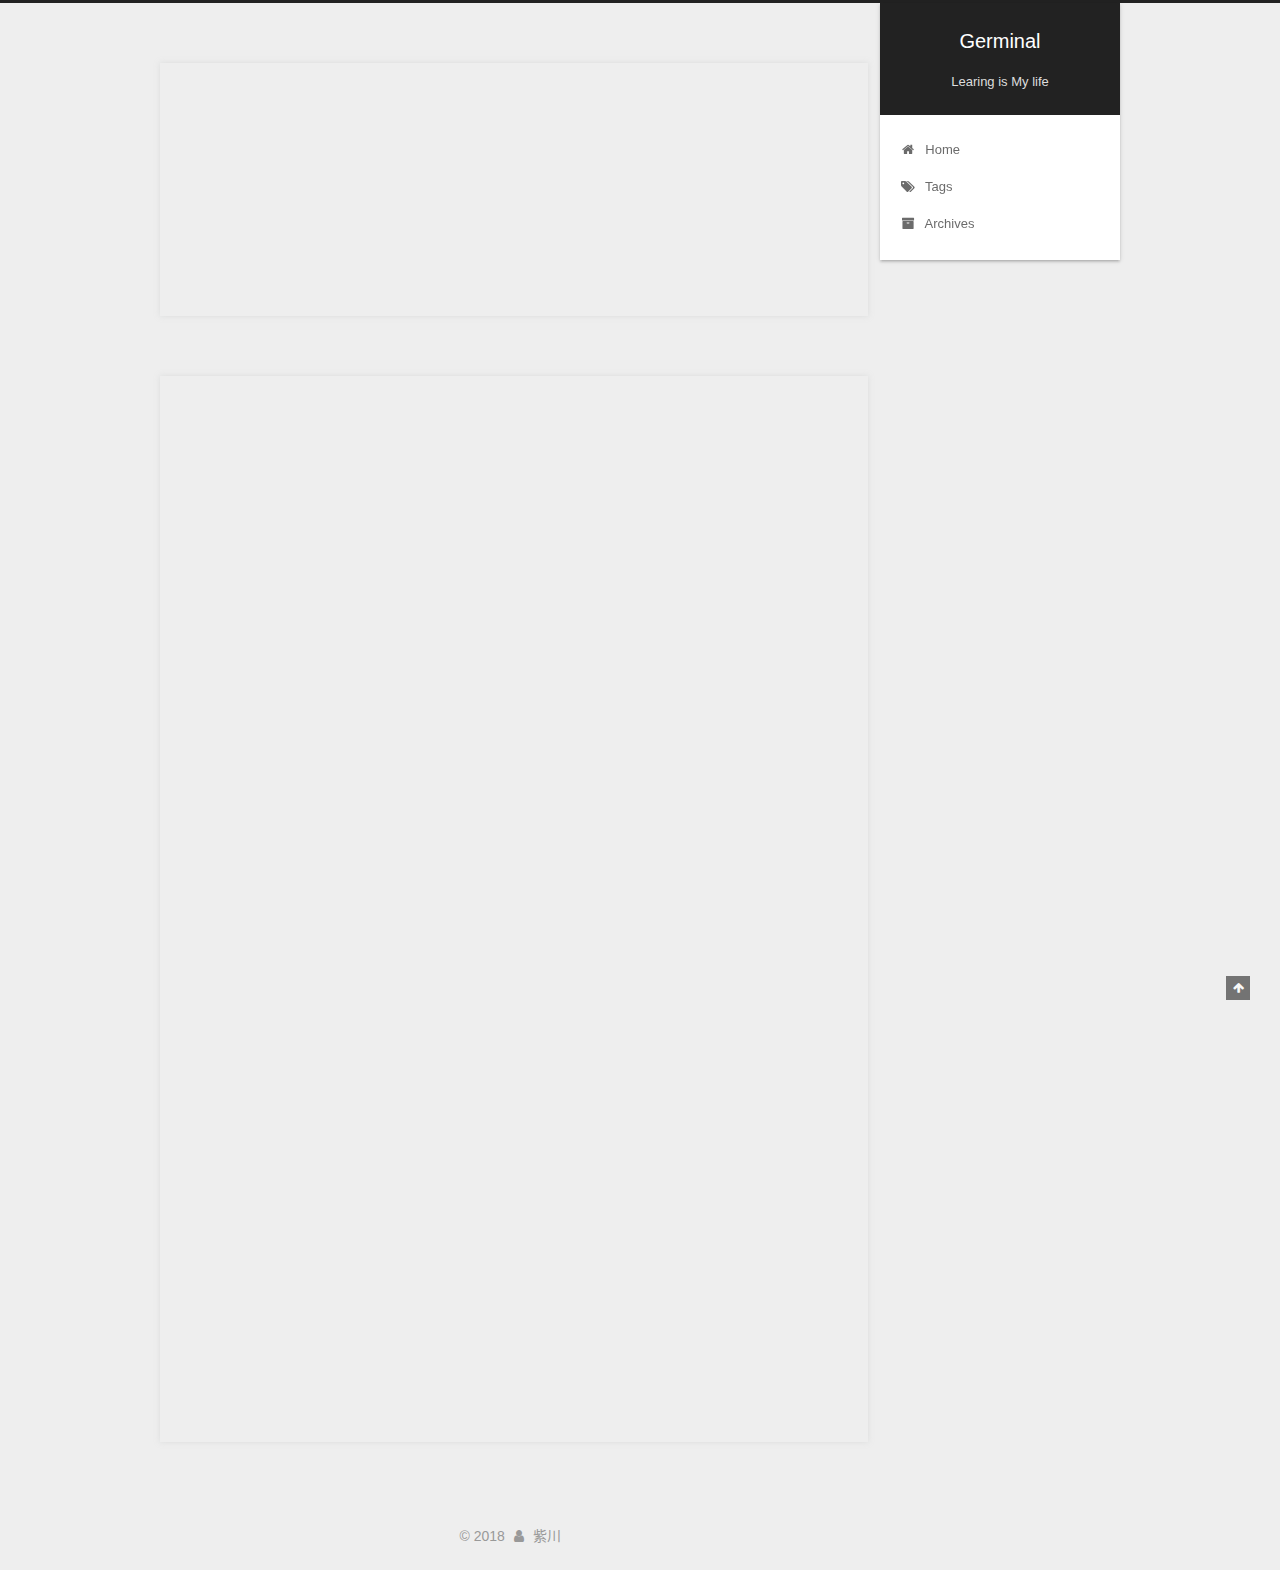
==== commit e86559f8: "Site update at 2018-11-25 13:17:01" ====
--- a/index.html
+++ b/index.html
@@ -111,7 +111,7 @@
     motion: {"enable":true,"async":false,"transition":{"post_block":"fadeIn","post_header":"slideDownIn","post_body":"slideDownIn","coll_header":"slideLeftIn","sidebar":"slideUpIn"}},
     duoshuo: {
       userId: '0',
-      author: 'author'
+      author: 'Author'
     },
     algolia: {
       applicationID: '',
@@ -192,7 +192,7 @@
             
               <i class="menu-item-icon fa fa-fw fa-home"></i> <br>
             
-            home
+            Home
           </a>
         </li>
       
@@ -202,7 +202,7 @@
             
               <i class="menu-item-icon fa fa-fw fa-tags"></i> <br>
             
-            tags
+            Tags
           </a>
         </li>
       
@@ -212,7 +212,7 @@
             
               <i class="menu-item-icon fa fa-fw fa-archive"></i> <br>
             
-            archives
+            Archives
           </a>
         </li>
       
@@ -278,9 +278,9 @@
                 <i class="fa fa-calendar-o"></i>
               </span>
               
-                <span class="post-meta-item-text">post.posted</span>
+                <span class="post-meta-item-text">Posted on</span>
               
-              <time title="post.created" itemprop="dateCreated datePublished" datetime="2018-11-24T23:00:28+08:00">
+              <time title="Post created" itemprop="dateCreated datePublished" datetime="2018-11-24T23:00:28+08:00">
                 2018-11-24
               </time>
             
@@ -401,9 +401,9 @@
                 <i class="fa fa-calendar-o"></i>
               </span>
               
-                <span class="post-meta-item-text">post.posted</span>
+                <span class="post-meta-item-text">Posted on</span>
               
-              <time title="post.created" itemprop="dateCreated datePublished" datetime="2018-11-24T22:53:00+08:00">
+              <time title="Post created" itemprop="dateCreated datePublished" datetime="2018-11-24T22:53:00+08:00">
                 2018-11-24
               </time>
             
@@ -540,7 +540,7 @@
                 <a href="/archives/">
               
                   <span class="site-state-item-count">2</span>
-                  <span class="site-state-item-name">state.posts</span>
+                  <span class="site-state-item-name">posts</span>
                 </a>
               </div>
             
--- a/css/main.css
+++ b/css/main.css
@@ -1938,7 +1938,7 @@
   width: 4px;
   height: 4px;
   border-radius: 50%;
-  background: #f1d678;
+  background: #cfdeb9;
 }
 .links-of-blogroll {
   font-size: 13px;
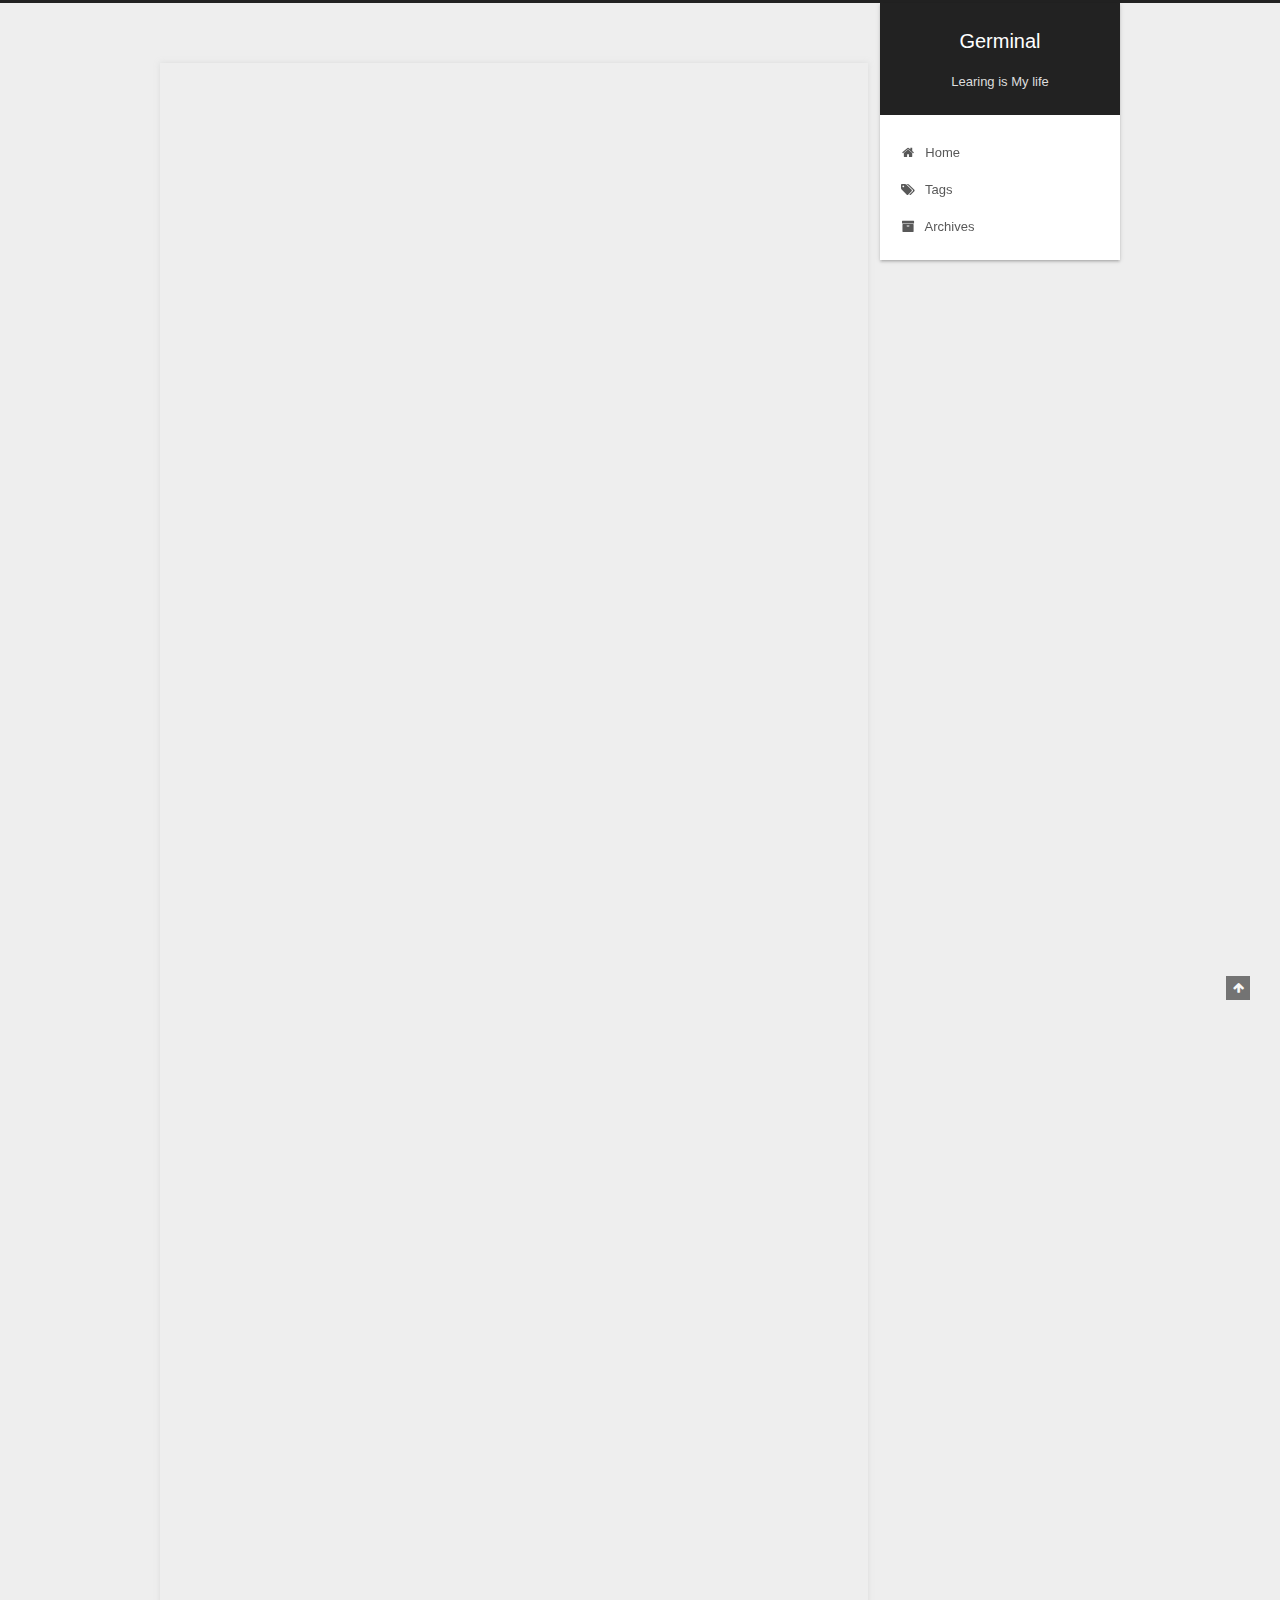
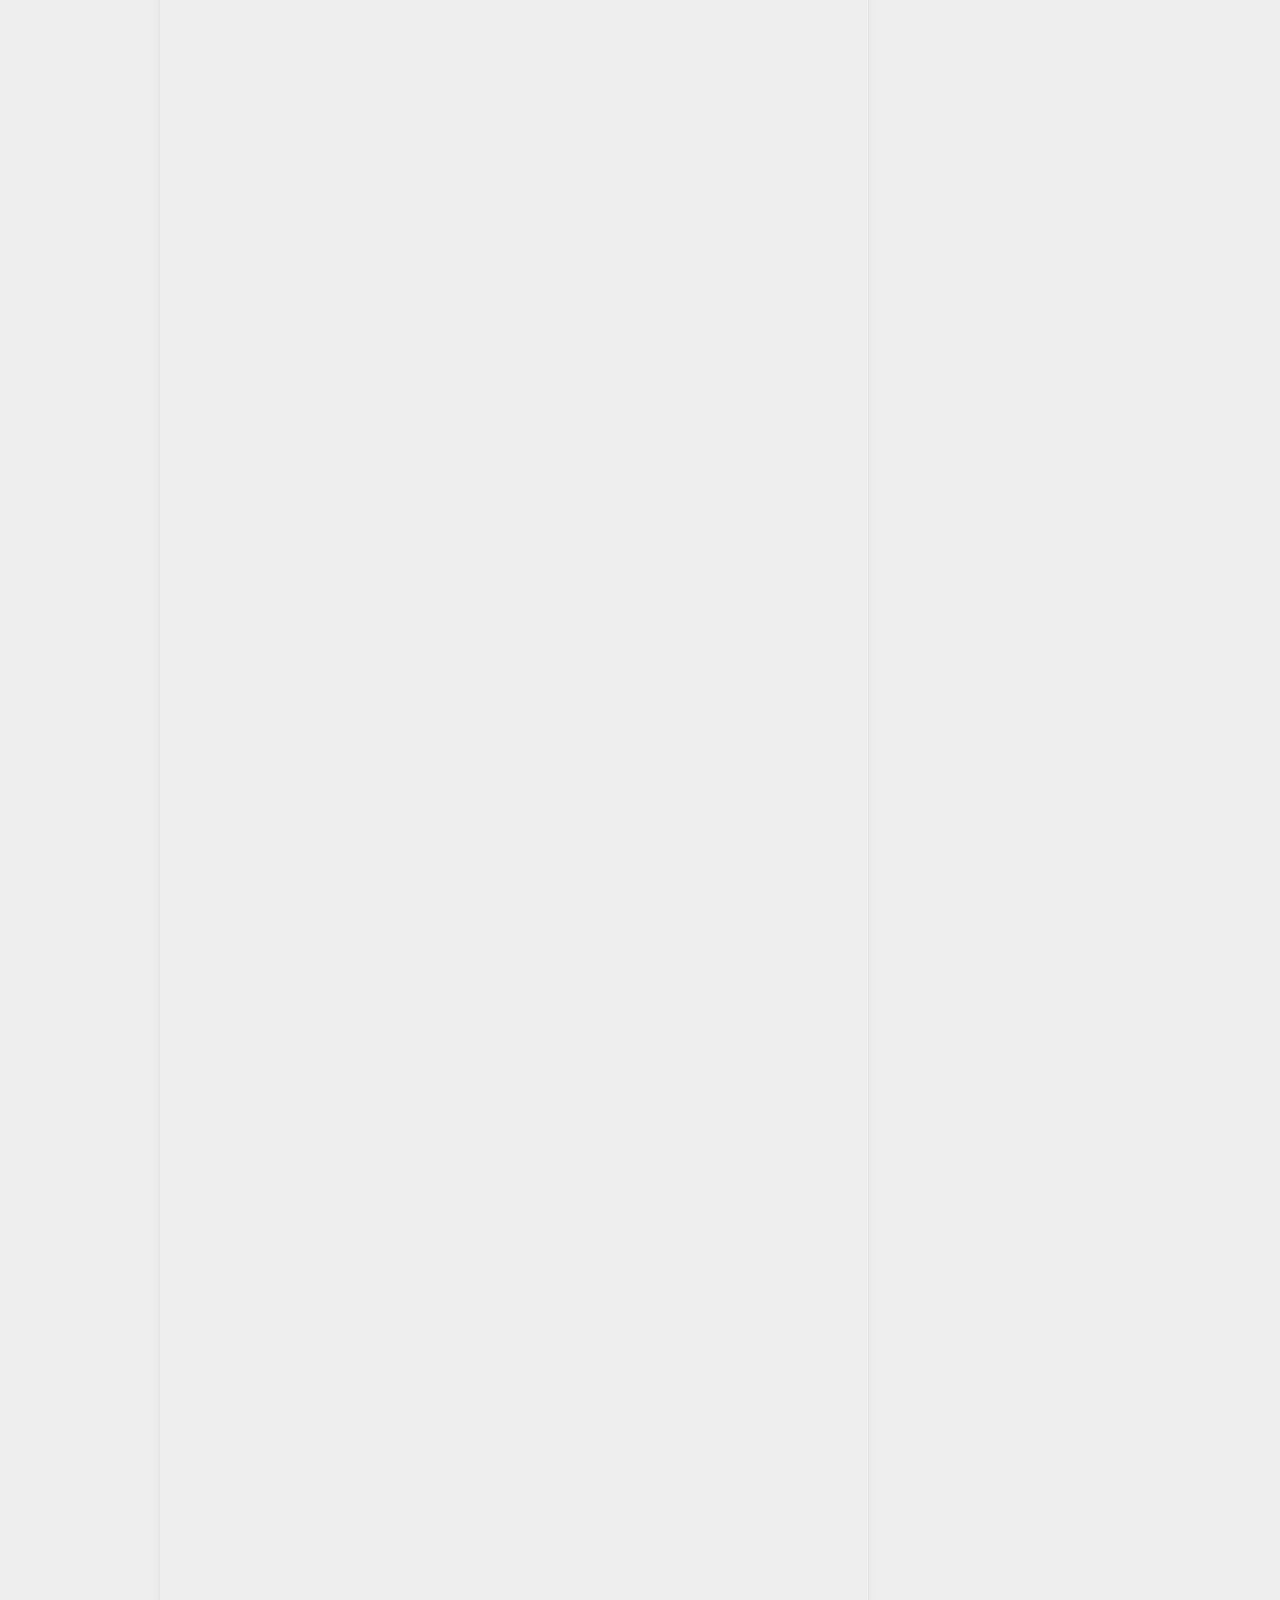
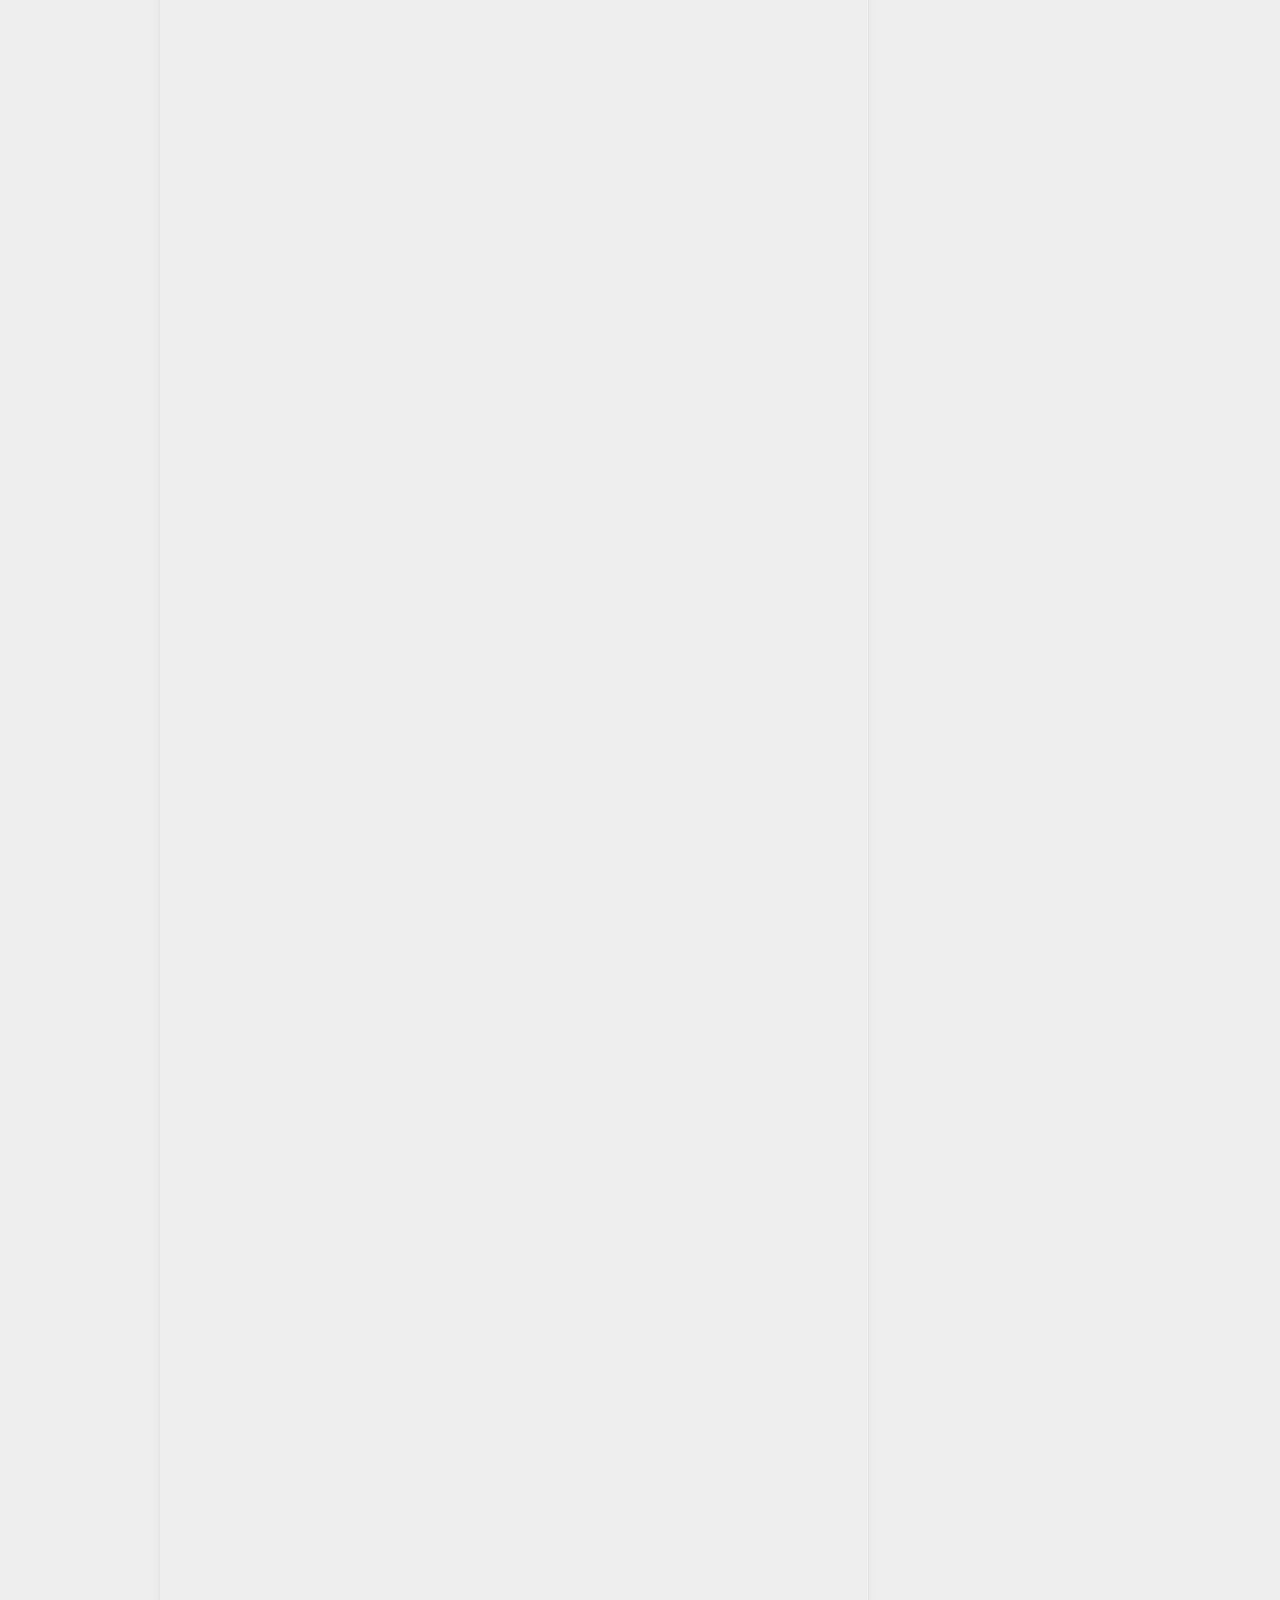
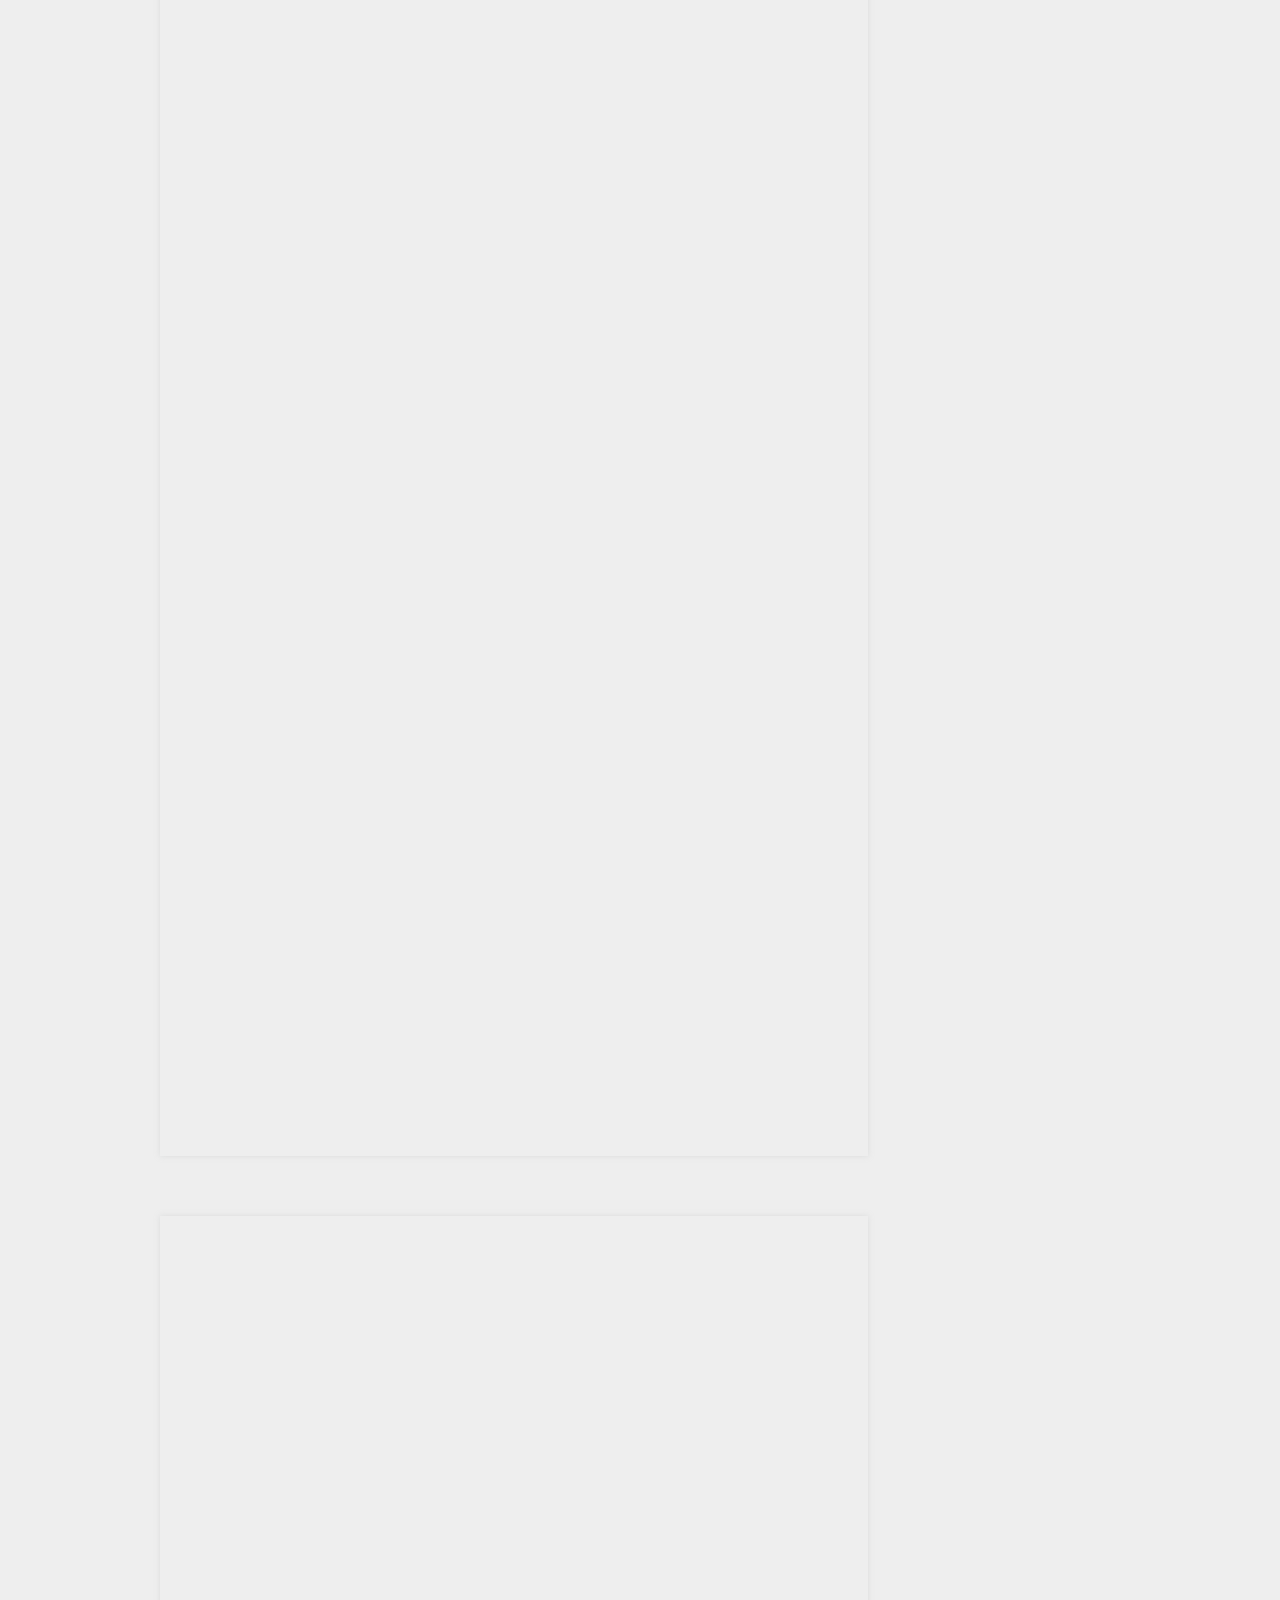
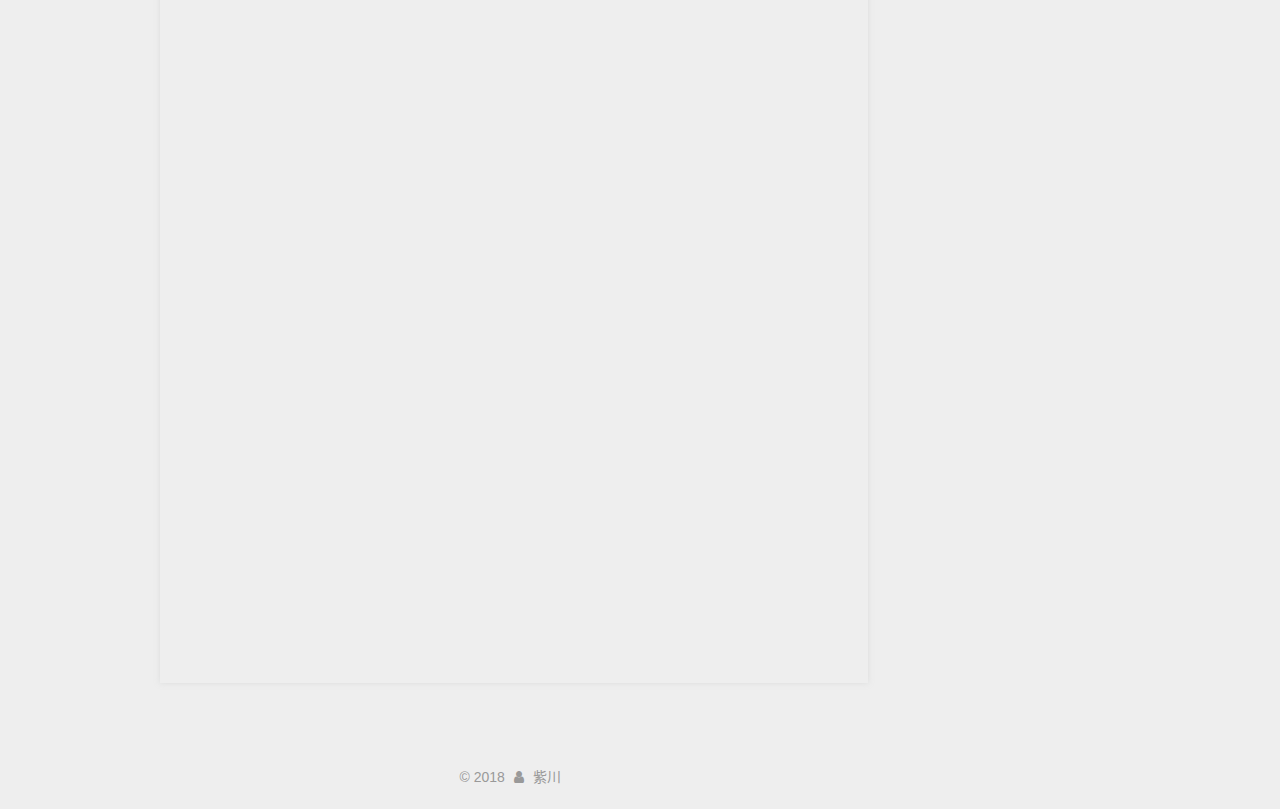
==== commit 4fc4e11b: "Site update at 2018-11-25 15:52:19" ====
--- a/index.html
+++ b/index.html
@@ -268,7 +268,7 @@
         
           <h1 class="post-title" itemprop="name headline">
                 
-                <a class="post-title-link" href="/2018/11/24/hello-hexo/" itemprop="url">hello-hexo</a></h1>
+                <a class="post-title-link" href="/2018/11/24/hello-hexo/" itemprop="url">Hexo初步--学习Markdown</a></h1>
         
 
         <div class="post-meta">
@@ -320,7 +320,153 @@
       
         
           
-            
+            <h1 id="MarkDown-语法学习"><a href="#MarkDown-语法学习" class="headerlink" title="MarkDown 语法学习"></a>MarkDown 语法学习</h1><hr>
+<h2 id="一、标题"><a href="#一、标题" class="headerlink" title="一、标题"></a><strong>一、标题</strong></h2><p>在想要作为标题的文字之前加#即可，几个#就是几级标题</p>
+<h1 id="这是一级标题"><a href="#这是一级标题" class="headerlink" title="这是一级标题"></a>这是一级标题</h1><h2 id="这是二级标题"><a href="#这是二级标题" class="headerlink" title="这是二级标题"></a>这是二级标题</h2><h3 id="这是三级标题"><a href="#这是三级标题" class="headerlink" title="这是三级标题"></a>这是三级标题</h3><h4 id="这是四级标题"><a href="#这是四级标题" class="headerlink" title="这是四级标题"></a>这是四级标题</h4><h5 id="这是五级标题"><a href="#这是五级标题" class="headerlink" title="这是五级标题"></a>这是五级标题</h5><h6 id="这是六级标题"><a href="#这是六级标题" class="headerlink" title="这是六级标题"></a>这是六级标题</h6><hr>
+<h2 id="二、字体"><a href="#二、字体" class="headerlink" title="二、字体"></a>二、字体</h2><p>加粗：<br>要加粗的文字左右分别用两个*号包起来</p>
+<p>斜体：<br>要倾斜的文字左右分别用一个*号包起来</p>
+<p>斜体加粗：<br>要倾斜和加粗的文字左右分别用三个*号包起来</p>
+<p>删除线：<br>要加删除线的文字左右分别用两个~~号包起来</p>
+<p>示例：</p>
+<p><strong>这是加粗的文字</strong></p>
+<p><em>这是倾斜的文字</em>`</p>
+<p><strong><em>这是斜体加粗的文字</em></strong></p>
+<p><del>这是加删除线的文字</del></p>
+<hr>
+<h2 id="三、引用"><a href="#三、引用" class="headerlink" title="三、引用"></a>三、引用</h2><p>在引用的文字前加&gt;即可。引用也可以嵌套，如加两个&gt;&gt;三个&gt;&gt;&gt;<br>n个…</p>
+<p>示例：</p>
+<blockquote>
+<p>这是引用的内容</p>
+<blockquote>
+<p>这是引用的内容</p>
+<blockquote>
+<blockquote>
+<blockquote>
+<blockquote>
+<blockquote>
+<p>这是引用的内容</p>
+</blockquote>
+</blockquote>
+</blockquote>
+</blockquote>
+</blockquote>
+</blockquote>
+</blockquote>
+<hr>
+<h2 id="四、分割线"><a href="#四、分割线" class="headerlink" title="四、分割线"></a>四、分割线</h2><p>三个或者三个以上的 - 或者 * 都可以。</p>
+<p>示例：</p>
+<hr>
+<hr>
+<hr>
+<hr>
+<h2 id="五、图片"><a href="#五、图片" class="headerlink" title="五、图片"></a>五、图片</h2><p>语法：</p>
+<p><code>![图片alt](&#39;图片地址&#39; &#39;图片title&#39;)</code></p>
+<p>图片alt就是显示在图片下面的文字，相当于对图片内容的解释。 图片块上下各需要一个空行<br>图片title是图片的标题，当鼠标移到图片上时显示的内容。title可加可不加<br>示例：</p>
+<p><img src="https://ss0.bdstatic.com/70cFvHSh_Q1YnxGkpoWK1HF6hhy/it/
+u=702257389,1274025419&amp;fm=27&amp;gp=0.jpg" alt="blockchain" title="区块链"></p>
+<hr>
+<h2 id="六、超链接"><a href="#六、超链接" class="headerlink" title="六、超链接"></a>六、超链接</h2><p>语法：</p>
+<p><a href="超链接地址" title="超链接title">超链接名</a><br>title可加可不加<br>示例：</p>
+<p><a href="http://google.com" target="_blank" rel="noopener">Google</a><br><a href="http://baidu.com" target="_blank" rel="noopener">百度</a></p>
+<hr>
+<h2 id="七、列表"><a href="#七、列表" class="headerlink" title="七、列表"></a>七、列表</h2><p>无序列表<br>语法：<br>无序列表用 - + * 任何一种都可以</p>
+<ul>
+<li>列表内容</li>
+</ul>
+<ul>
+<li>列表内容</li>
+</ul>
+<ul>
+<li>列表内容</li>
+</ul>
+<p>注意：- + * 跟内容之间都要有一个空格</p>
+<p>语法：<br>数字加点</p>
+<ol>
+<li>列表内容</li>
+<li>列表内容</li>
+<li>列表内容</li>
+</ol>
+<p>注意：序号跟内容之间要有空格</p>
+<p>列表嵌套<br>上一级和下一级之间敲三个空格即可</p>
+<ul>
+<li><p>一级无序列表内容</p>
+<ul>
+<li>二级无序列表内容</li>
+<li>二级无序列表内容</li>
+<li>二级无序列表内容</li>
+</ul>
+</li>
+<li><p>一级无序列表内容</p>
+<ol>
+<li>二级有序列表内容</li>
+<li>二级有序列表内容</li>
+<li>二级有序列表内容</li>
+</ol>
+</li>
+</ul>
+<ol>
+<li><p>一级有序列表内容</p>
+<ul>
+<li>二级无序列表内容</li>
+<li>二级无序列表内容</li>
+<li>二级无序列表内容</li>
+</ul>
+</li>
+<li><p>一级有序列表内容</p>
+<ol>
+<li>二级有序列表内容</li>
+<li>二级有序列表内容</li>
+<li>二级有序列表内容</li>
+</ol>
+</li>
+</ol>
+<hr>
+<h2 id="八、表格"><a href="#八、表格" class="headerlink" title="八、表格"></a>八、表格</h2><p>   语法：</p>
+<p>   表头|表头|表头</p>
+<p>   —-|:—-:|—-:</p>
+<p>   内容|内容|内容</p>
+<p>   内容|内容|内容</p>
+<p>   第二行分割表头和内容。</p>
+<p>   -有一个就行，为了对齐，多加了几个</p>
+<p>   文字默认居左</p>
+<p>   -两边加：表示文字居中</p>
+<p>   -右边加：表示文字居右</p>
+<p>   注：原生的语法两边都要用 | 包起来。此处省略</p>
+<p>示例：</p>
+<table>
+<thead>
+<tr>
+<th>姓名</th>
+<th style="text-align:center">技能</th>
+<th style="text-align:right">排行</th>
+</tr>
+</thead>
+<tbody>
+<tr>
+<td>刘备</td>
+<td style="text-align:center">哭</td>
+<td style="text-align:right">大哥</td>
+</tr>
+<tr>
+<td>关羽</td>
+<td style="text-align:center">打</td>
+<td style="text-align:right">二哥</td>
+</tr>
+<tr>
+<td>张飞</td>
+<td style="text-align:center">骂</td>
+<td style="text-align:right">三弟</td>
+</tr>
+</tbody>
+</table>
+<hr>
+<h2 id="九、代码"><a href="#九、代码" class="headerlink" title="九、代码"></a>九、代码</h2><p>语法：<br>单行代码：代码之间分别用一个反引号包起来</p>
+<p><code>代码内容</code></p>
+<p>代码块：代码之间分别用三个反引号包起来，且两边的反引号单独占一行</p>
+<figure class="highlight cpp"><table><tr><td class="gutter"><pre><span class="line">1</span><br><span class="line">2</span><br><span class="line">3</span><br><span class="line">4</span><br><span class="line">5</span><br><span class="line">6</span><br><span class="line">7</span><br><span class="line">8</span><br></pre></td><td class="code"><pre><span class="line"><span class="meta">#inlcude <span class="meta-string">&lt;iostream&gt;</span></span></span><br><span class="line"><span class="keyword">using</span> <span class="keyword">namespace</span> <span class="built_in">std</span>;</span><br><span class="line"></span><br><span class="line"><span class="function"><span class="keyword">int</span> <span class="title">main</span><span class="params">()</span></span></span><br><span class="line"><span class="function"></span>&#123;</span><br><span class="line">  <span class="built_in">cout</span> &lt;&lt; <span class="string">"hello world"</span>;</span><br><span class="line">  <span class="keyword">return</span> <span class="number">0</span>;</span><br><span class="line">&#125;</span><br></pre></td></tr></table></figure>
+<p>十、流程图</p>
+<figure class="highlight routeros"><table><tr><td class="gutter"><pre><span class="line">1</span><br><span class="line">2</span><br><span class="line">3</span><br><span class="line">4</span><br><span class="line">5</span><br><span class="line">6</span><br><span class="line">7</span><br><span class="line">8</span><br><span class="line">9</span><br><span class="line">10</span><br></pre></td><td class="code"><pre><span class="line">mermaid</span><br><span class="line">flow</span><br><span class="line"><span class="attribute">st</span>=&gt;start: 开始</span><br><span class="line"><span class="attribute">op</span>=&gt;operation: My Operation</span><br><span class="line"><span class="attribute">cond</span>=&gt;condition: <span class="literal">Yes</span> <span class="keyword">or</span> <span class="literal">No</span>?</span><br><span class="line"><span class="attribute">e</span>=&gt;end</span><br><span class="line">st-&gt;op-&gt;cond</span><br><span class="line">cond(<span class="literal">yes</span>)-&gt;e</span><br><span class="line">cond(<span class="literal">no</span>)-&gt;op</span><br><span class="line">&amp;</span><br></pre></td></tr></table></figure>
+
           
         
       
@@ -548,6 +694,15 @@
             
 
             
+              
+              
+              <div class="site-state-item site-state-tags">
+                
+                  <span class="site-state-item-count">1</span>
+                  <span class="site-state-item-name">tags</span>
+                
+              </div>
+            
 
           </nav>
 
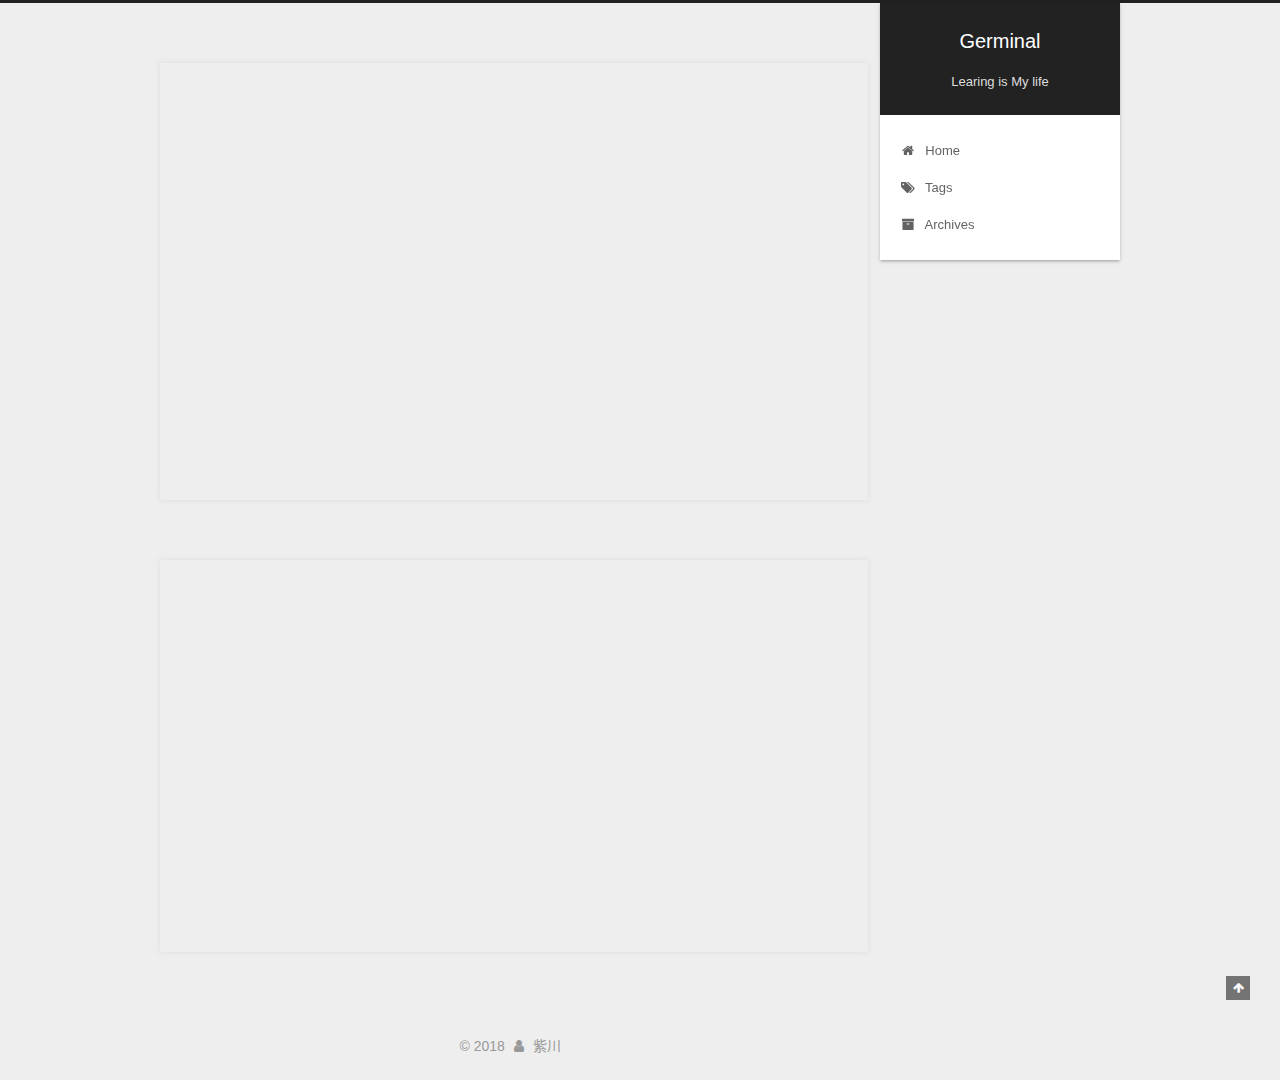
==== commit 09583412: "Site update at 2018-11-25 15:56:25" ====
--- a/index.html
+++ b/index.html
@@ -320,154 +320,20 @@
       
         
           
-            <h1 id="MarkDown-语法学习"><a href="#MarkDown-语法学习" class="headerlink" title="MarkDown 语法学习"></a>MarkDown 语法学习</h1><hr>
-<h2 id="一、标题"><a href="#一、标题" class="headerlink" title="一、标题"></a><strong>一、标题</strong></h2><p>在想要作为标题的文字之前加#即可，几个#就是几级标题</p>
-<h1 id="这是一级标题"><a href="#这是一级标题" class="headerlink" title="这是一级标题"></a>这是一级标题</h1><h2 id="这是二级标题"><a href="#这是二级标题" class="headerlink" title="这是二级标题"></a>这是二级标题</h2><h3 id="这是三级标题"><a href="#这是三级标题" class="headerlink" title="这是三级标题"></a>这是三级标题</h3><h4 id="这是四级标题"><a href="#这是四级标题" class="headerlink" title="这是四级标题"></a>这是四级标题</h4><h5 id="这是五级标题"><a href="#这是五级标题" class="headerlink" title="这是五级标题"></a>这是五级标题</h5><h6 id="这是六级标题"><a href="#这是六级标题" class="headerlink" title="这是六级标题"></a>这是六级标题</h6><hr>
-<h2 id="二、字体"><a href="#二、字体" class="headerlink" title="二、字体"></a>二、字体</h2><p>加粗：<br>要加粗的文字左右分别用两个*号包起来</p>
-<p>斜体：<br>要倾斜的文字左右分别用一个*号包起来</p>
-<p>斜体加粗：<br>要倾斜和加粗的文字左右分别用三个*号包起来</p>
-<p>删除线：<br>要加删除线的文字左右分别用两个~~号包起来</p>
-<p>示例：</p>
-<p><strong>这是加粗的文字</strong></p>
-<p><em>这是倾斜的文字</em>`</p>
-<p><strong><em>这是斜体加粗的文字</em></strong></p>
-<p><del>这是加删除线的文字</del></p>
-<hr>
-<h2 id="三、引用"><a href="#三、引用" class="headerlink" title="三、引用"></a>三、引用</h2><p>在引用的文字前加&gt;即可。引用也可以嵌套，如加两个&gt;&gt;三个&gt;&gt;&gt;<br>n个…</p>
-<p>示例：</p>
-<blockquote>
-<p>这是引用的内容</p>
-<blockquote>
-<p>这是引用的内容</p>
-<blockquote>
-<blockquote>
-<blockquote>
-<blockquote>
-<blockquote>
-<p>这是引用的内容</p>
-</blockquote>
-</blockquote>
-</blockquote>
-</blockquote>
-</blockquote>
-</blockquote>
-</blockquote>
-<hr>
-<h2 id="四、分割线"><a href="#四、分割线" class="headerlink" title="四、分割线"></a>四、分割线</h2><p>三个或者三个以上的 - 或者 * 都可以。</p>
-<p>示例：</p>
-<hr>
-<hr>
-<hr>
-<hr>
-<h2 id="五、图片"><a href="#五、图片" class="headerlink" title="五、图片"></a>五、图片</h2><p>语法：</p>
-<p><code>![图片alt](&#39;图片地址&#39; &#39;图片title&#39;)</code></p>
-<p>图片alt就是显示在图片下面的文字，相当于对图片内容的解释。 图片块上下各需要一个空行<br>图片title是图片的标题，当鼠标移到图片上时显示的内容。title可加可不加<br>示例：</p>
-<p><img src="https://ss0.bdstatic.com/70cFvHSh_Q1YnxGkpoWK1HF6hhy/it/
-u=702257389,1274025419&amp;fm=27&amp;gp=0.jpg" alt="blockchain" title="区块链"></p>
-<hr>
-<h2 id="六、超链接"><a href="#六、超链接" class="headerlink" title="六、超链接"></a>六、超链接</h2><p>语法：</p>
-<p><a href="超链接地址" title="超链接title">超链接名</a><br>title可加可不加<br>示例：</p>
-<p><a href="http://google.com" target="_blank" rel="noopener">Google</a><br><a href="http://baidu.com" target="_blank" rel="noopener">百度</a></p>
-<hr>
-<h2 id="七、列表"><a href="#七、列表" class="headerlink" title="七、列表"></a>七、列表</h2><p>无序列表<br>语法：<br>无序列表用 - + * 任何一种都可以</p>
-<ul>
-<li>列表内容</li>
-</ul>
-<ul>
-<li>列表内容</li>
-</ul>
-<ul>
-<li>列表内容</li>
-</ul>
-<p>注意：- + * 跟内容之间都要有一个空格</p>
-<p>语法：<br>数字加点</p>
-<ol>
-<li>列表内容</li>
-<li>列表内容</li>
-<li>列表内容</li>
-</ol>
-<p>注意：序号跟内容之间要有空格</p>
-<p>列表嵌套<br>上一级和下一级之间敲三个空格即可</p>
-<ul>
-<li><p>一级无序列表内容</p>
-<ul>
-<li>二级无序列表内容</li>
-<li>二级无序列表内容</li>
-<li>二级无序列表内容</li>
-</ul>
-</li>
-<li><p>一级无序列表内容</p>
-<ol>
-<li>二级有序列表内容</li>
-<li>二级有序列表内容</li>
-<li>二级有序列表内容</li>
-</ol>
-</li>
-</ul>
-<ol>
-<li><p>一级有序列表内容</p>
-<ul>
-<li>二级无序列表内容</li>
-<li>二级无序列表内容</li>
-<li>二级无序列表内容</li>
-</ul>
-</li>
-<li><p>一级有序列表内容</p>
-<ol>
-<li>二级有序列表内容</li>
-<li>二级有序列表内容</li>
-<li>二级有序列表内容</li>
-</ol>
-</li>
-</ol>
-<hr>
-<h2 id="八、表格"><a href="#八、表格" class="headerlink" title="八、表格"></a>八、表格</h2><p>   语法：</p>
-<p>   表头|表头|表头</p>
-<p>   —-|:—-:|—-:</p>
-<p>   内容|内容|内容</p>
-<p>   内容|内容|内容</p>
-<p>   第二行分割表头和内容。</p>
-<p>   -有一个就行，为了对齐，多加了几个</p>
-<p>   文字默认居左</p>
-<p>   -两边加：表示文字居中</p>
-<p>   -右边加：表示文字居右</p>
-<p>   注：原生的语法两边都要用 | 包起来。此处省略</p>
-<p>示例：</p>
-<table>
-<thead>
-<tr>
-<th>姓名</th>
-<th style="text-align:center">技能</th>
-<th style="text-align:right">排行</th>
-</tr>
-</thead>
-<tbody>
-<tr>
-<td>刘备</td>
-<td style="text-align:center">哭</td>
-<td style="text-align:right">大哥</td>
-</tr>
-<tr>
-<td>关羽</td>
-<td style="text-align:center">打</td>
-<td style="text-align:right">二哥</td>
-</tr>
-<tr>
-<td>张飞</td>
-<td style="text-align:center">骂</td>
-<td style="text-align:right">三弟</td>
-</tr>
-</tbody>
-</table>
-<hr>
-<h2 id="九、代码"><a href="#九、代码" class="headerlink" title="九、代码"></a>九、代码</h2><p>语法：<br>单行代码：代码之间分别用一个反引号包起来</p>
-<p><code>代码内容</code></p>
-<p>代码块：代码之间分别用三个反引号包起来，且两边的反引号单独占一行</p>
-<figure class="highlight cpp"><table><tr><td class="gutter"><pre><span class="line">1</span><br><span class="line">2</span><br><span class="line">3</span><br><span class="line">4</span><br><span class="line">5</span><br><span class="line">6</span><br><span class="line">7</span><br><span class="line">8</span><br></pre></td><td class="code"><pre><span class="line"><span class="meta">#inlcude <span class="meta-string">&lt;iostream&gt;</span></span></span><br><span class="line"><span class="keyword">using</span> <span class="keyword">namespace</span> <span class="built_in">std</span>;</span><br><span class="line"></span><br><span class="line"><span class="function"><span class="keyword">int</span> <span class="title">main</span><span class="params">()</span></span></span><br><span class="line"><span class="function"></span>&#123;</span><br><span class="line">  <span class="built_in">cout</span> &lt;&lt; <span class="string">"hello world"</span>;</span><br><span class="line">  <span class="keyword">return</span> <span class="number">0</span>;</span><br><span class="line">&#125;</span><br></pre></td></tr></table></figure>
-<p>十、流程图</p>
-<figure class="highlight routeros"><table><tr><td class="gutter"><pre><span class="line">1</span><br><span class="line">2</span><br><span class="line">3</span><br><span class="line">4</span><br><span class="line">5</span><br><span class="line">6</span><br><span class="line">7</span><br><span class="line">8</span><br><span class="line">9</span><br><span class="line">10</span><br></pre></td><td class="code"><pre><span class="line">mermaid</span><br><span class="line">flow</span><br><span class="line"><span class="attribute">st</span>=&gt;start: 开始</span><br><span class="line"><span class="attribute">op</span>=&gt;operation: My Operation</span><br><span class="line"><span class="attribute">cond</span>=&gt;condition: <span class="literal">Yes</span> <span class="keyword">or</span> <span class="literal">No</span>?</span><br><span class="line"><span class="attribute">e</span>=&gt;end</span><br><span class="line">st-&gt;op-&gt;cond</span><br><span class="line">cond(<span class="literal">yes</span>)-&gt;e</span><br><span class="line">cond(<span class="literal">no</span>)-&gt;op</span><br><span class="line">&amp;</span><br></pre></td></tr></table></figure>
-
-          
+          MarkDown 语法学习
+一、标题在想要作为标题的文字之前加#即可，几个#就是几级标题
+这是一级标题这是二级标题这是三级标题这是四级标题这是五级标题这是六级标题
+二、字体加粗：要加粗的文字左右分别用两个*号包起来
+斜体：要倾斜的文字左右分别用一个*号包起来
+斜体加粗：要倾斜和加粗的文字左右分别用三
+          ...
+          <!--noindex-->
+          <div class="post-button text-center">
+            <a class="btn" href="/2018/11/24/hello-hexo/#more" rel="contents">
+              Read more &raquo;
+            </a>
+          </div>
+          <!--/noindex-->
         
       
     </div>
@@ -589,17 +455,15 @@
       
         
           
-            <p>Welcome to <a href="https://hexo.io/" target="_blank" rel="noopener">Hexo</a>! This is your very first post. Check <a href="https://hexo.io/docs/" target="_blank" rel="noopener">documentation</a> for more info. If you get any problems when using Hexo, you can find the answer in <a href="https://hexo.io/docs/troubleshooting.html" target="_blank" rel="noopener">troubleshooting</a> or you can ask me on <a href="https://github.com/hexojs/hexo/issues" target="_blank" rel="noopener">GitHub</a>.</p>
-<h2 id="Quick-Start"><a href="#Quick-Start" class="headerlink" title="Quick Start"></a>Quick Start</h2><h3 id="Create-a-new-post"><a href="#Create-a-new-post" class="headerlink" title="Create a new post"></a>Create a new post</h3><figure class="highlight bash"><table><tr><td class="gutter"><pre><span class="line">1</span><br></pre></td><td class="code"><pre><span class="line">$ hexo new <span class="string">"My New Post"</span></span><br></pre></td></tr></table></figure>
-<p>More info: <a href="https://hexo.io/docs/writing.html" target="_blank" rel="noopener">Writing</a></p>
-<h3 id="Run-server"><a href="#Run-server" class="headerlink" title="Run server"></a>Run server</h3><figure class="highlight bash"><table><tr><td class="gutter"><pre><span class="line">1</span><br></pre></td><td class="code"><pre><span class="line">$ hexo server</span><br></pre></td></tr></table></figure>
-<p>More info: <a href="https://hexo.io/docs/server.html" target="_blank" rel="noopener">Server</a></p>
-<h3 id="Generate-static-files"><a href="#Generate-static-files" class="headerlink" title="Generate static files"></a>Generate static files</h3><figure class="highlight bash"><table><tr><td class="gutter"><pre><span class="line">1</span><br></pre></td><td class="code"><pre><span class="line">$ hexo generate</span><br></pre></td></tr></table></figure>
-<p>More info: <a href="https://hexo.io/docs/generating.html" target="_blank" rel="noopener">Generating</a></p>
-<h3 id="Deploy-to-remote-sites"><a href="#Deploy-to-remote-sites" class="headerlink" title="Deploy to remote sites"></a>Deploy to remote sites</h3><figure class="highlight bash"><table><tr><td class="gutter"><pre><span class="line">1</span><br></pre></td><td class="code"><pre><span class="line">$ hexo deploy</span><br></pre></td></tr></table></figure>
-<p>More info: <a href="https://hexo.io/docs/deployment.html" target="_blank" rel="noopener">Deployment</a></p>
-
-          
+          Welcome to Hexo! This is your very first post. Check documentation for more info. If you get any problems when using Hexo, you can find the answer in 
+          ...
+          <!--noindex-->
+          <div class="post-button text-center">
+            <a class="btn" href="/2018/11/24/hello-world/#more" rel="contents">
+              Read more &raquo;
+            </a>
+          </div>
+          <!--/noindex-->
         
       
     </div>
--- a/css/main.css
+++ b/css/main.css
@@ -1938,7 +1938,7 @@
   width: 4px;
   height: 4px;
   border-radius: 50%;
-  background: #cfdeb9;
+  background: #04fff4;
 }
 .links-of-blogroll {
   font-size: 13px;
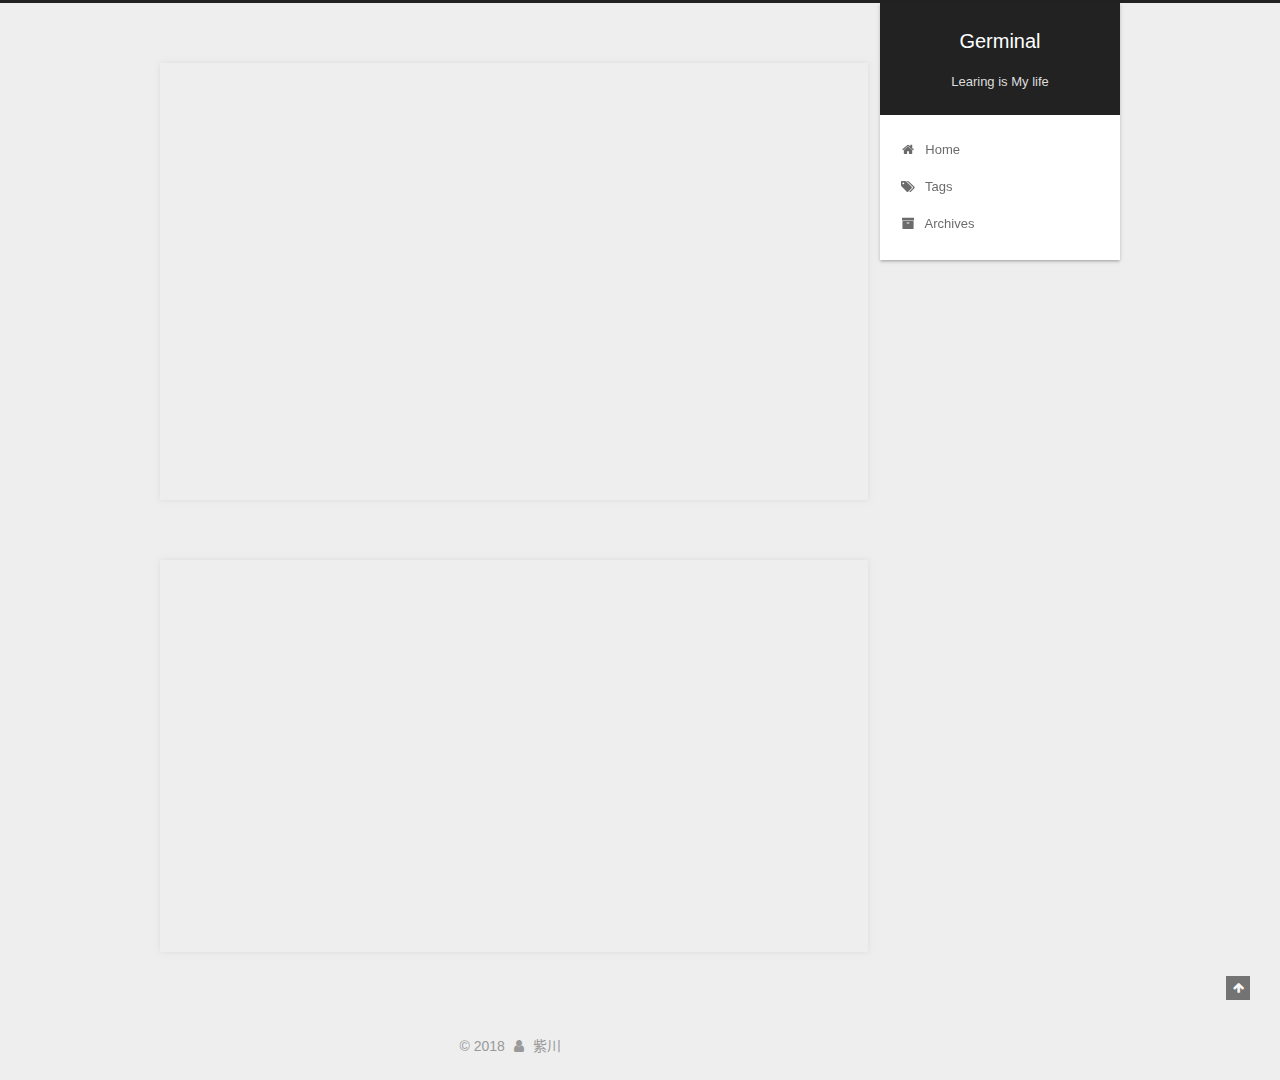
==== commit c1a993d1: "Site update at 2018-11-25 19:55:53" ====
--- a/index.html
+++ b/index.html
@@ -268,7 +268,7 @@
         
           <h1 class="post-title" itemprop="name headline">
                 
-                <a class="post-title-link" href="/2018/11/24/hello-hexo/" itemprop="url">Hexo初步--学习Markdown</a></h1>
+                <a class="post-title-link" href="/2018/11/24/hello-hexo/" itemprop="url">Hexo初步--学习MarkDown</a></h1>
         
 
         <div class="post-meta">
@@ -320,12 +320,10 @@
       
         
           
-          MarkDown 语法学习
-一、标题在想要作为标题的文字之前加#即可，几个#就是几级标题
-这是一级标题这是二级标题这是三级标题这是四级标题这是五级标题这是六级标题
-二、字体加粗：要加粗的文字左右分别用两个*号包起来
-斜体：要倾斜的文字左右分别用一个*号包起来
-斜体加粗：要倾斜和加粗的文字左右分别用三
+          MarkDown 语法学习作为一个大学生，现在已经是大三了，我有没有学到什么，想着写点博客，积累一些知识，同时也算是倒闭自己学习。
+因此，打算学习MarkDown，写点自己的博客，折腾一些东西，积累一些知识。
+个人感觉这篇文章还有许多不足之处，需要进一步完善，请大家多多指教。
+本片文章参考了一份来自
           ...
           <!--noindex-->
           <div class="post-button text-center">
